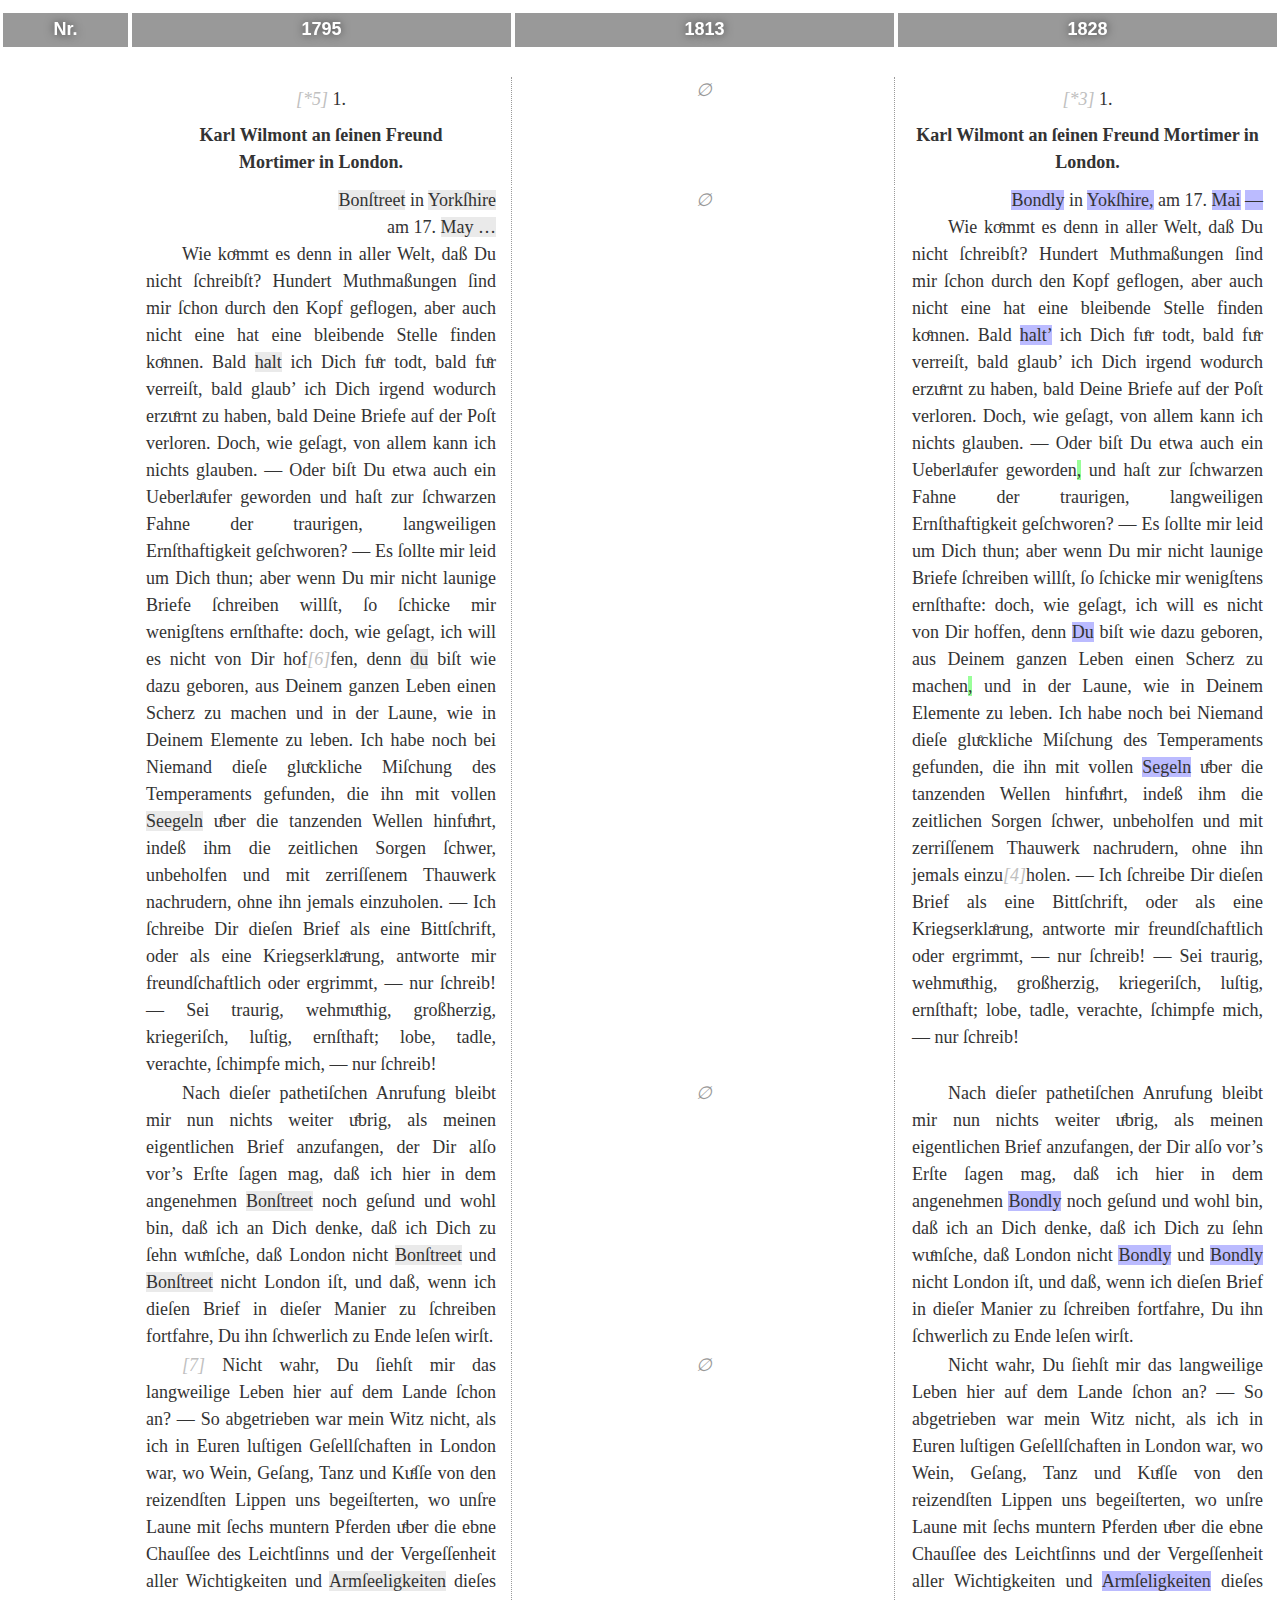
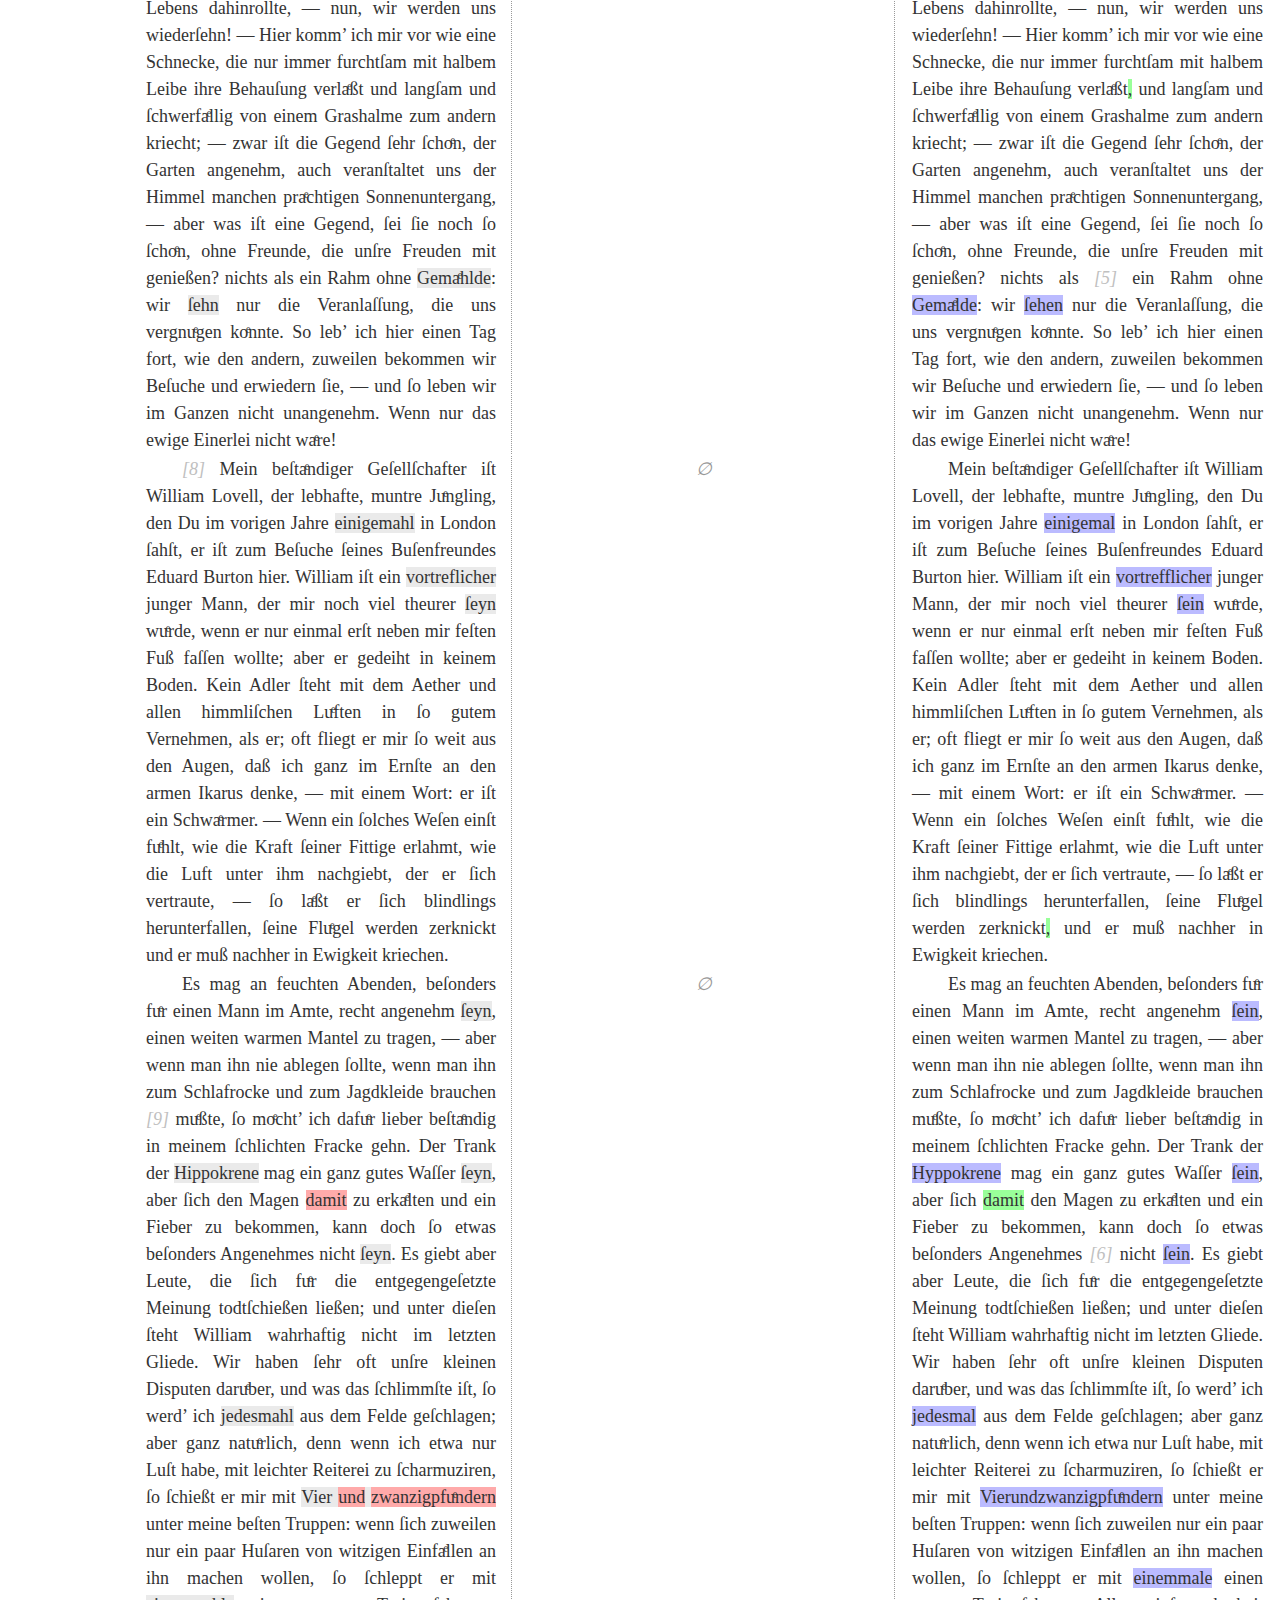
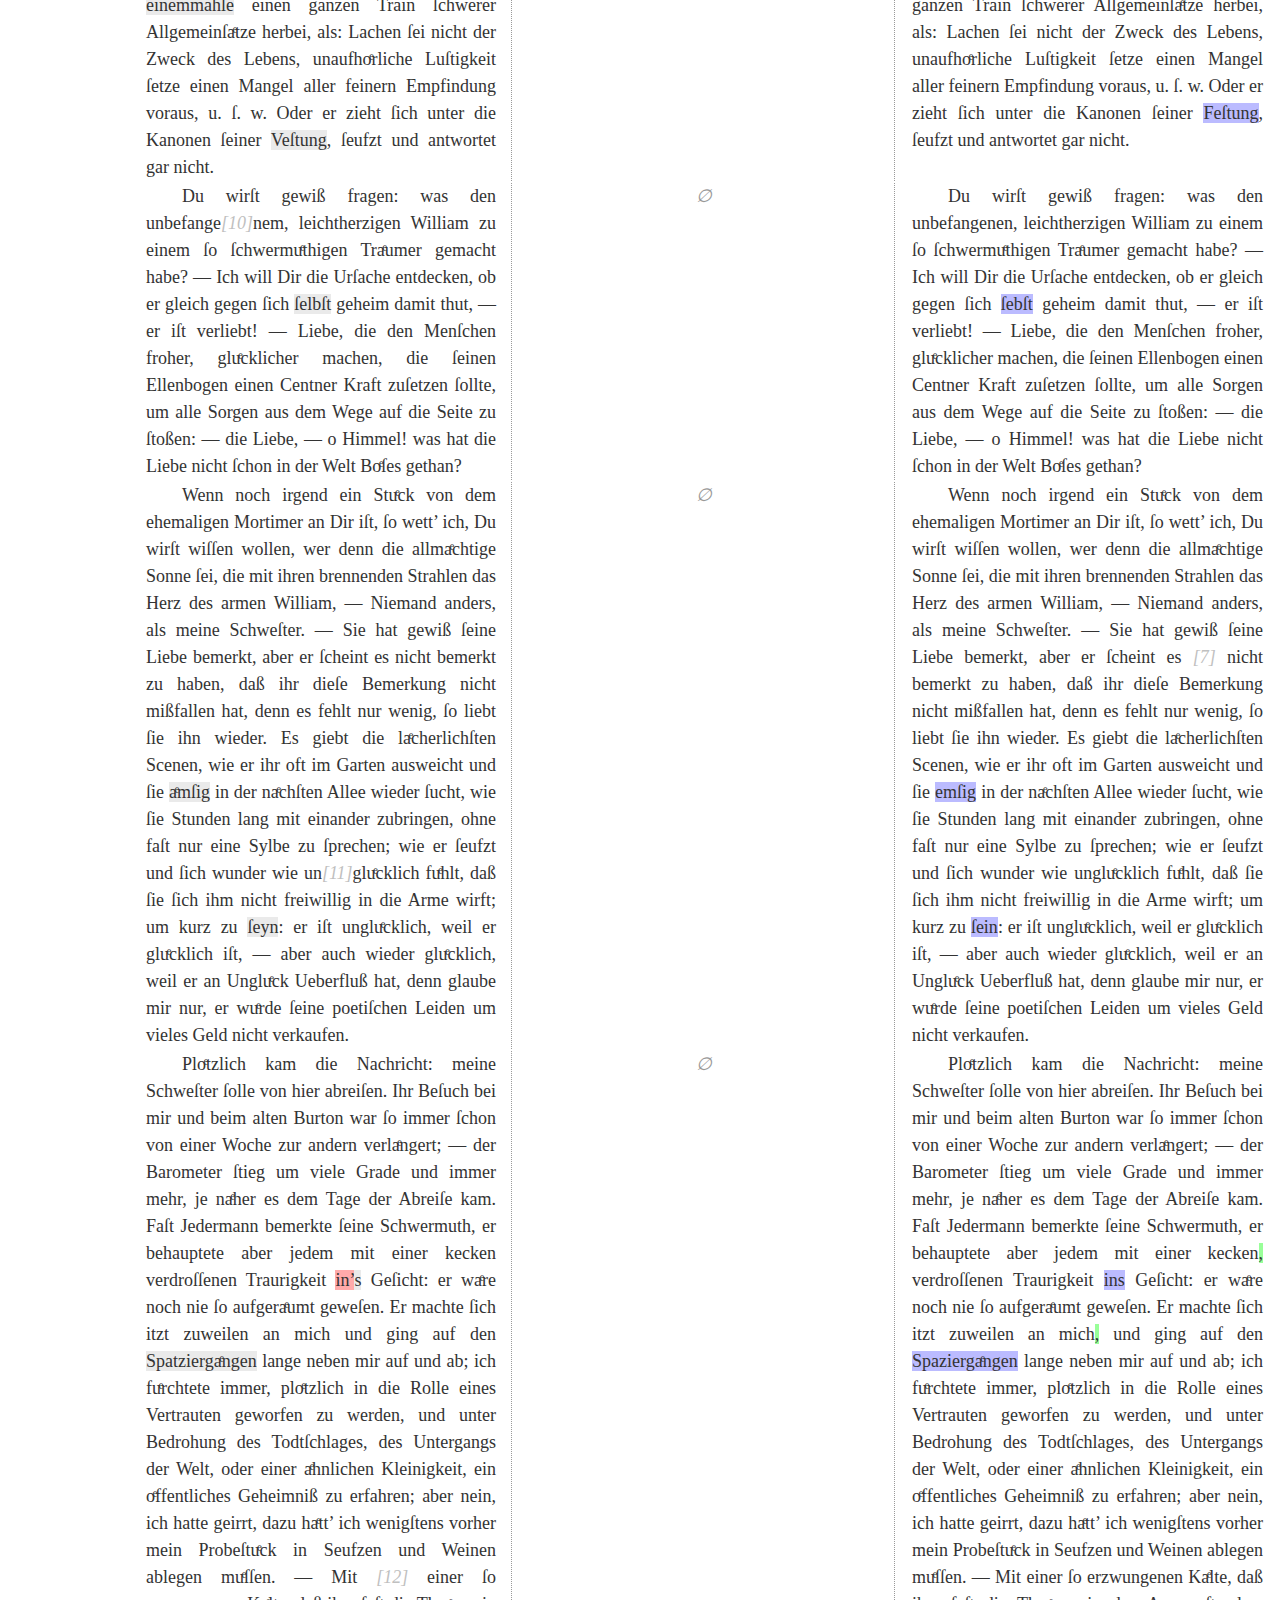
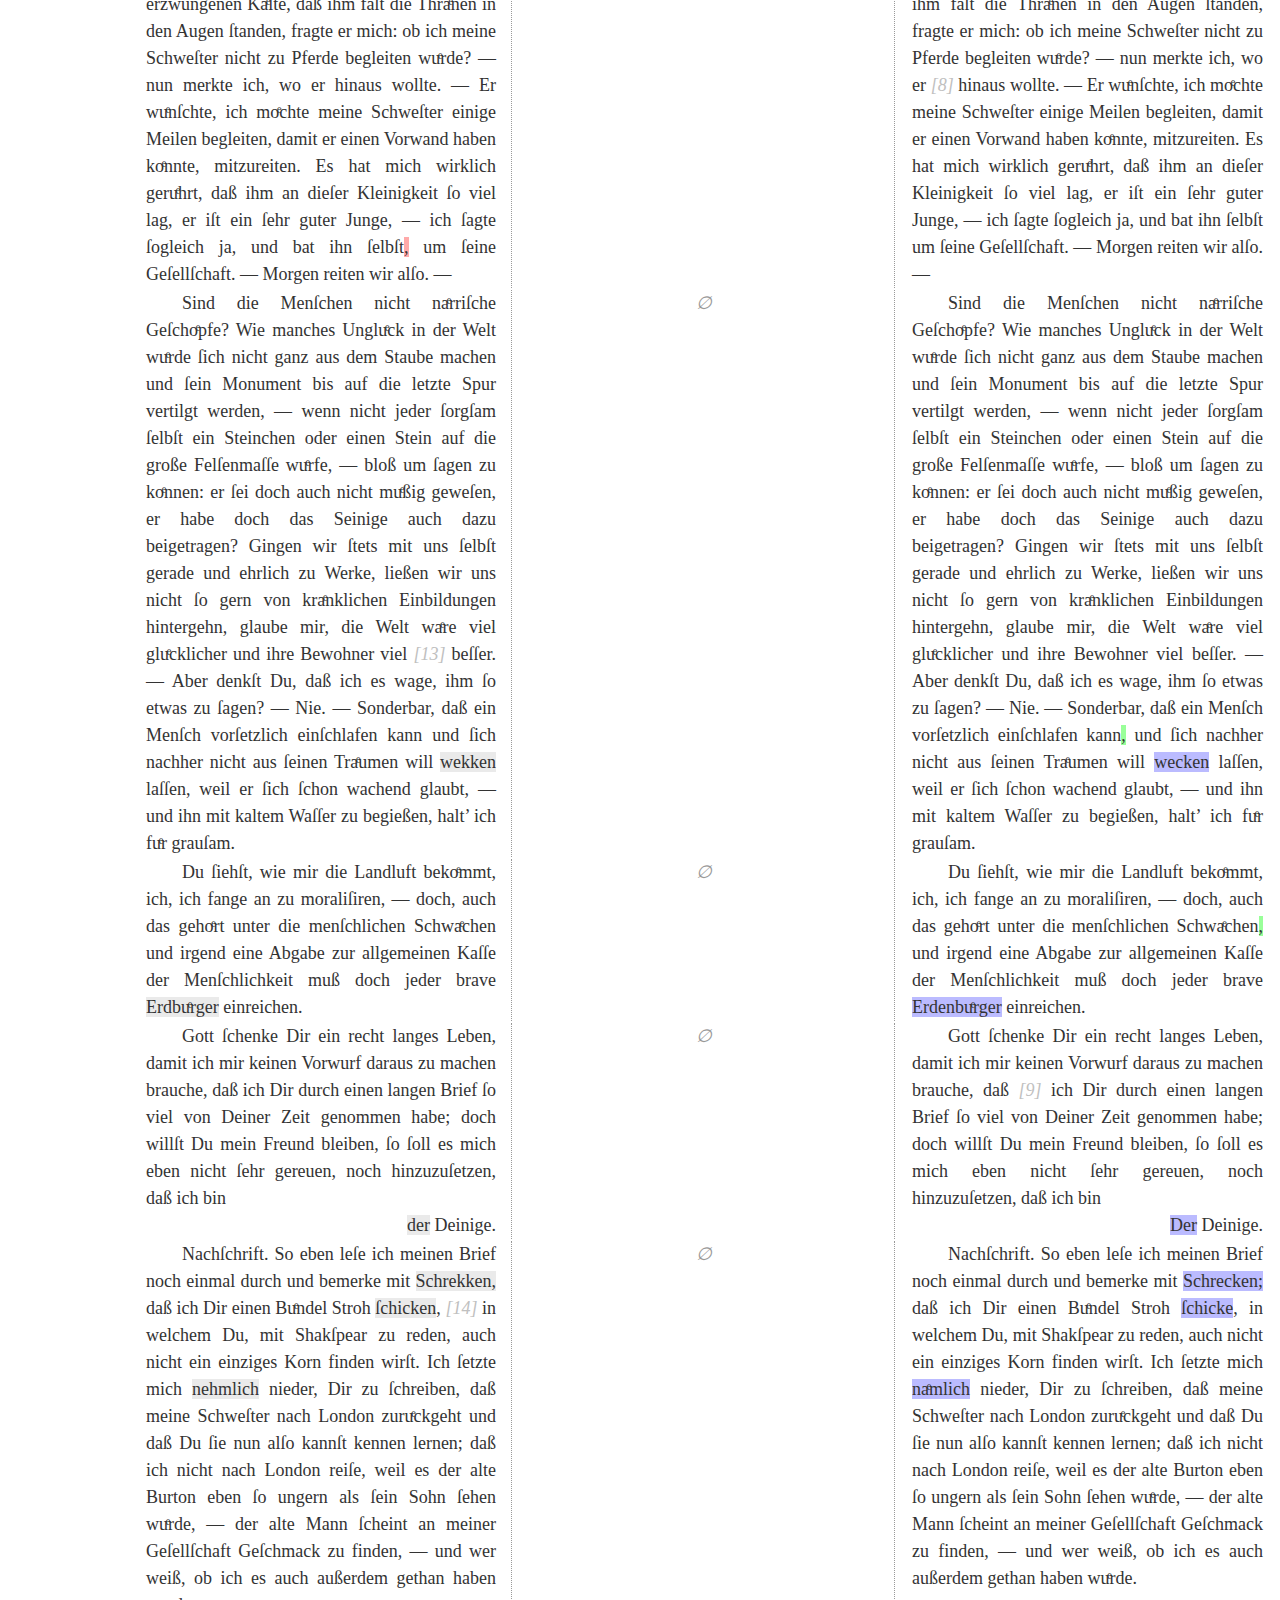
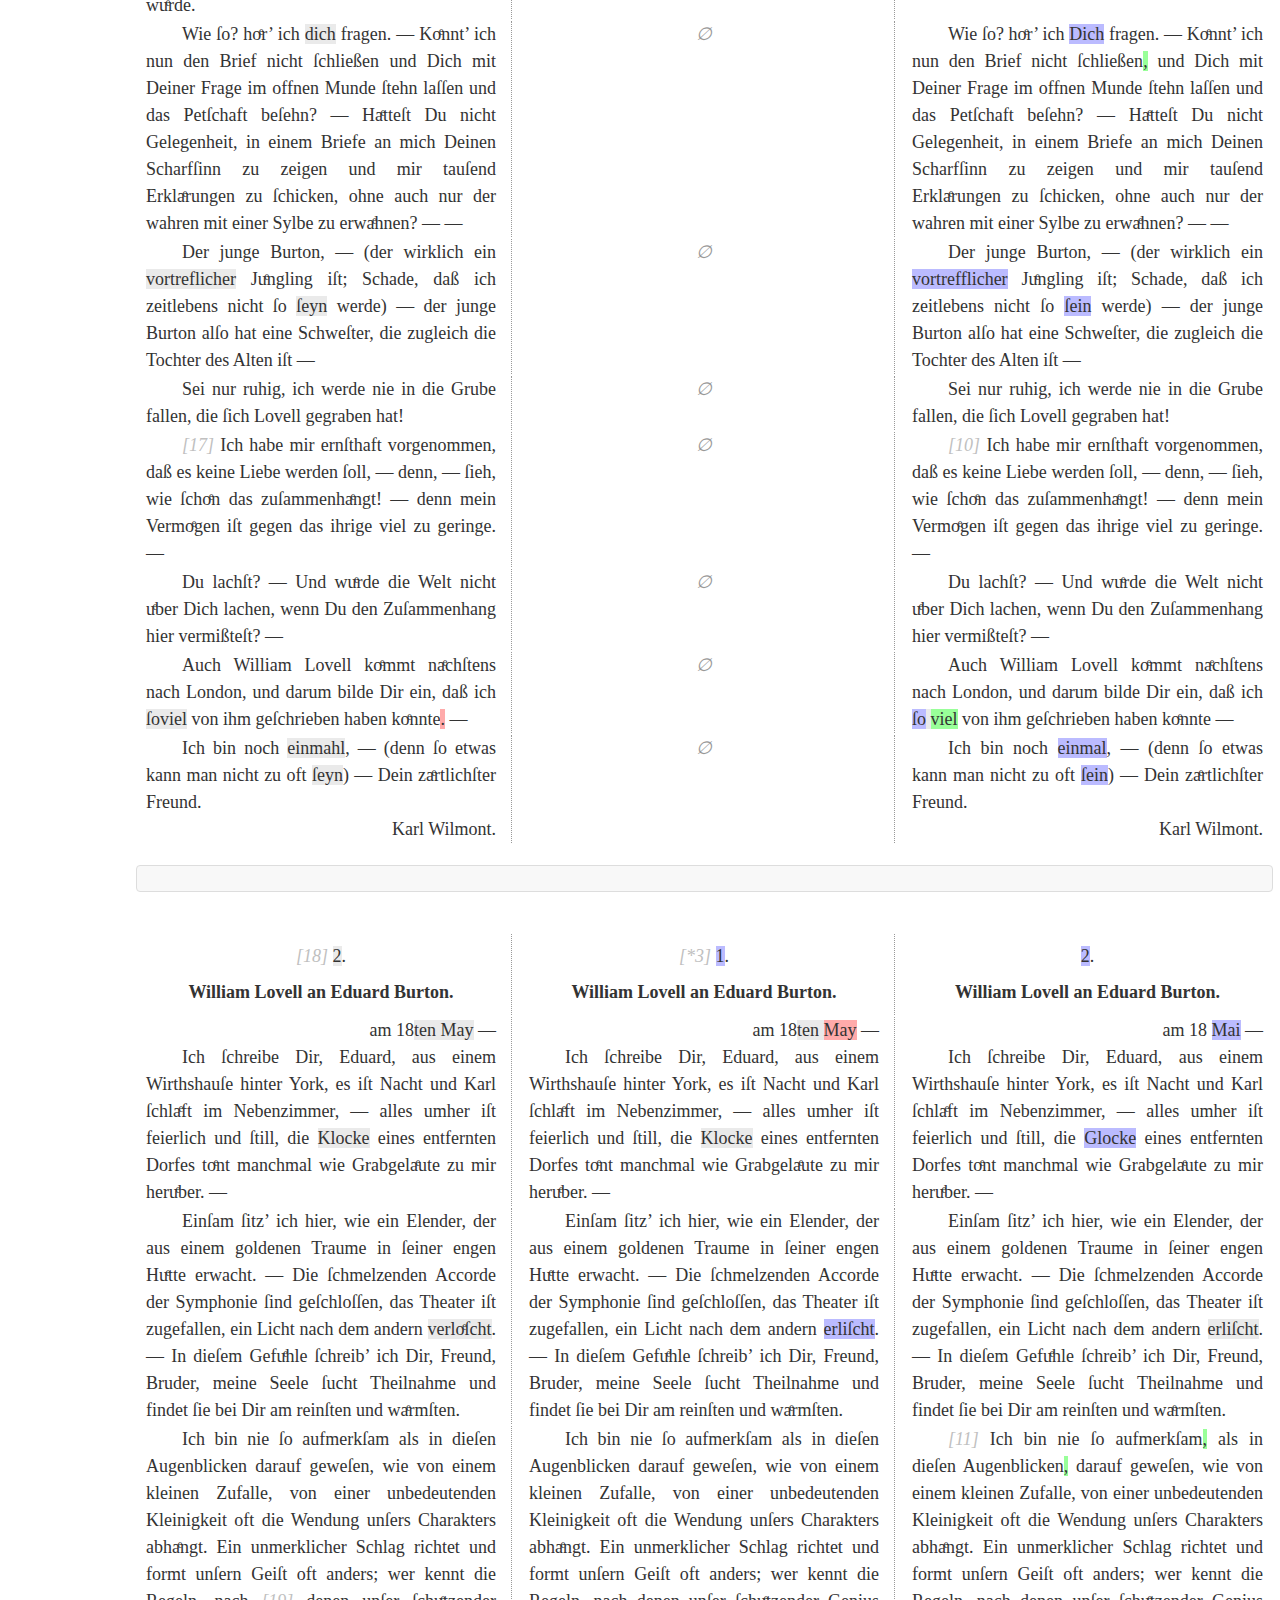
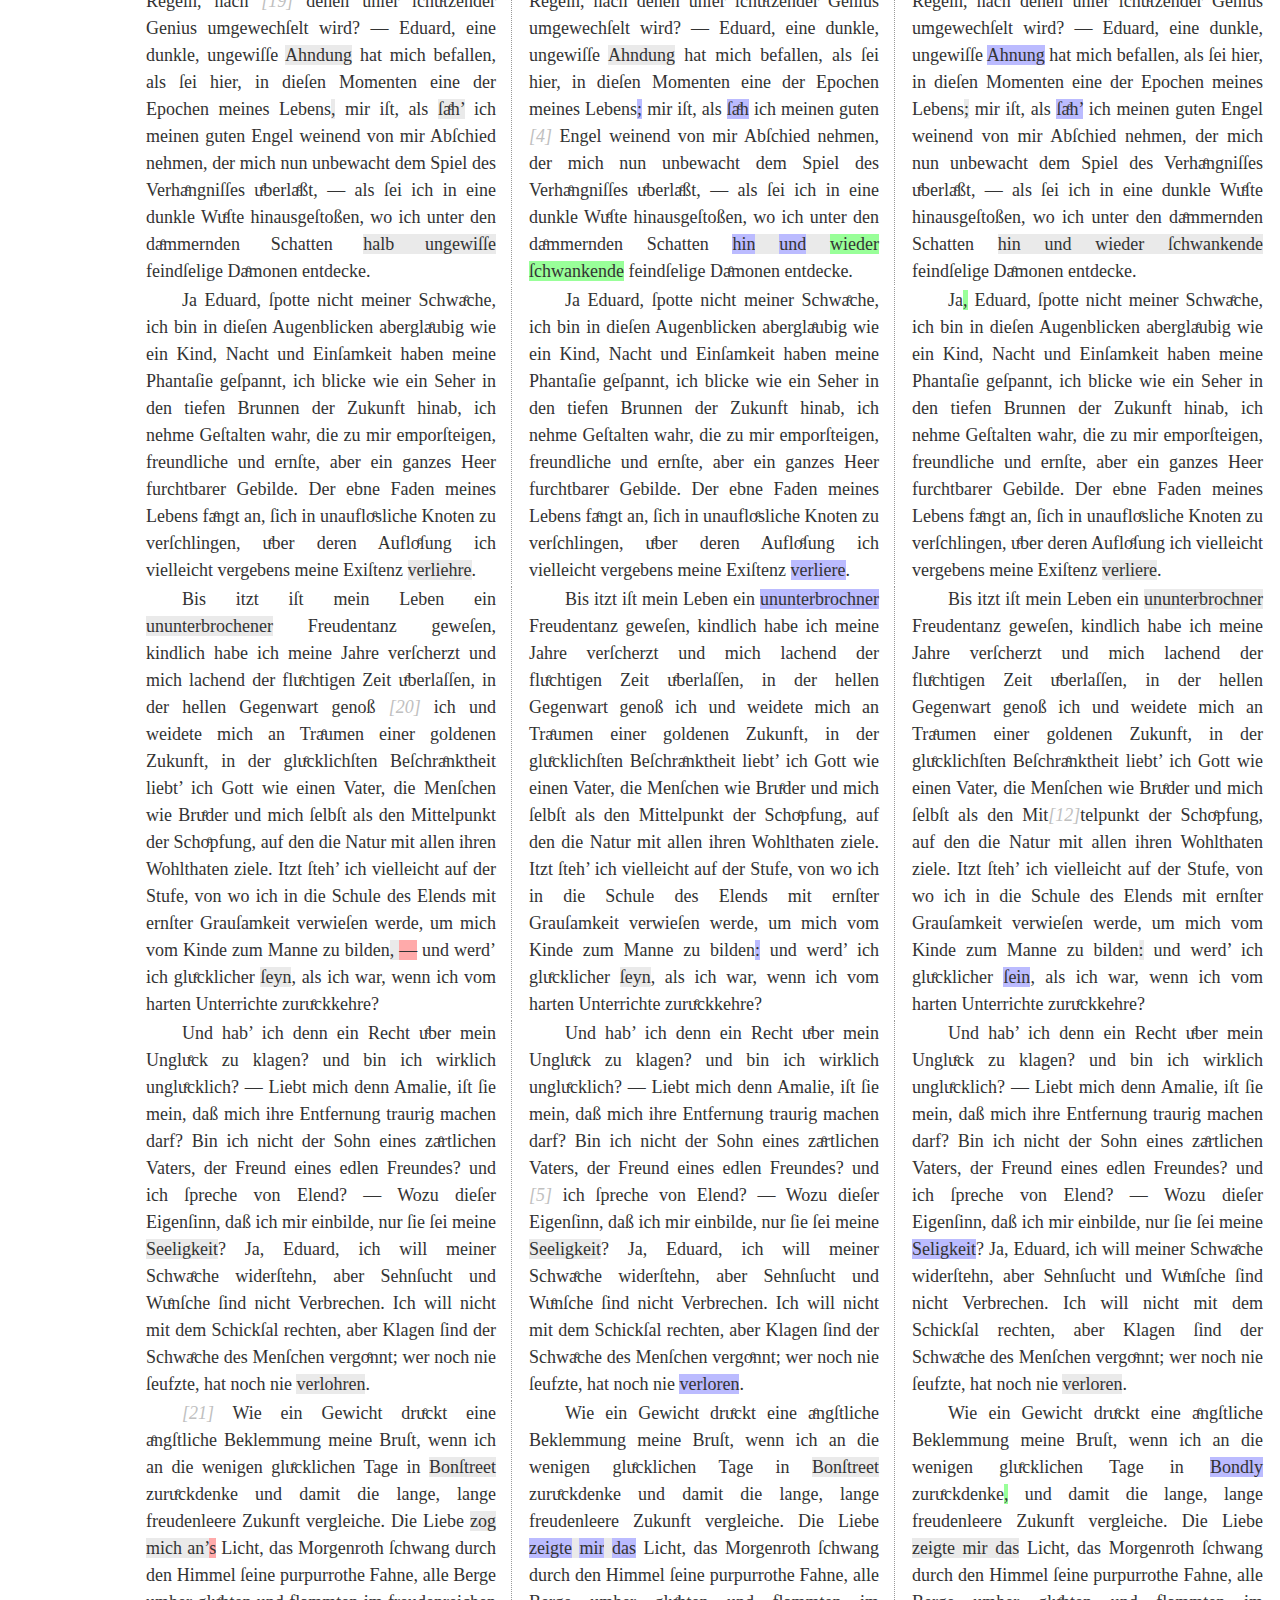
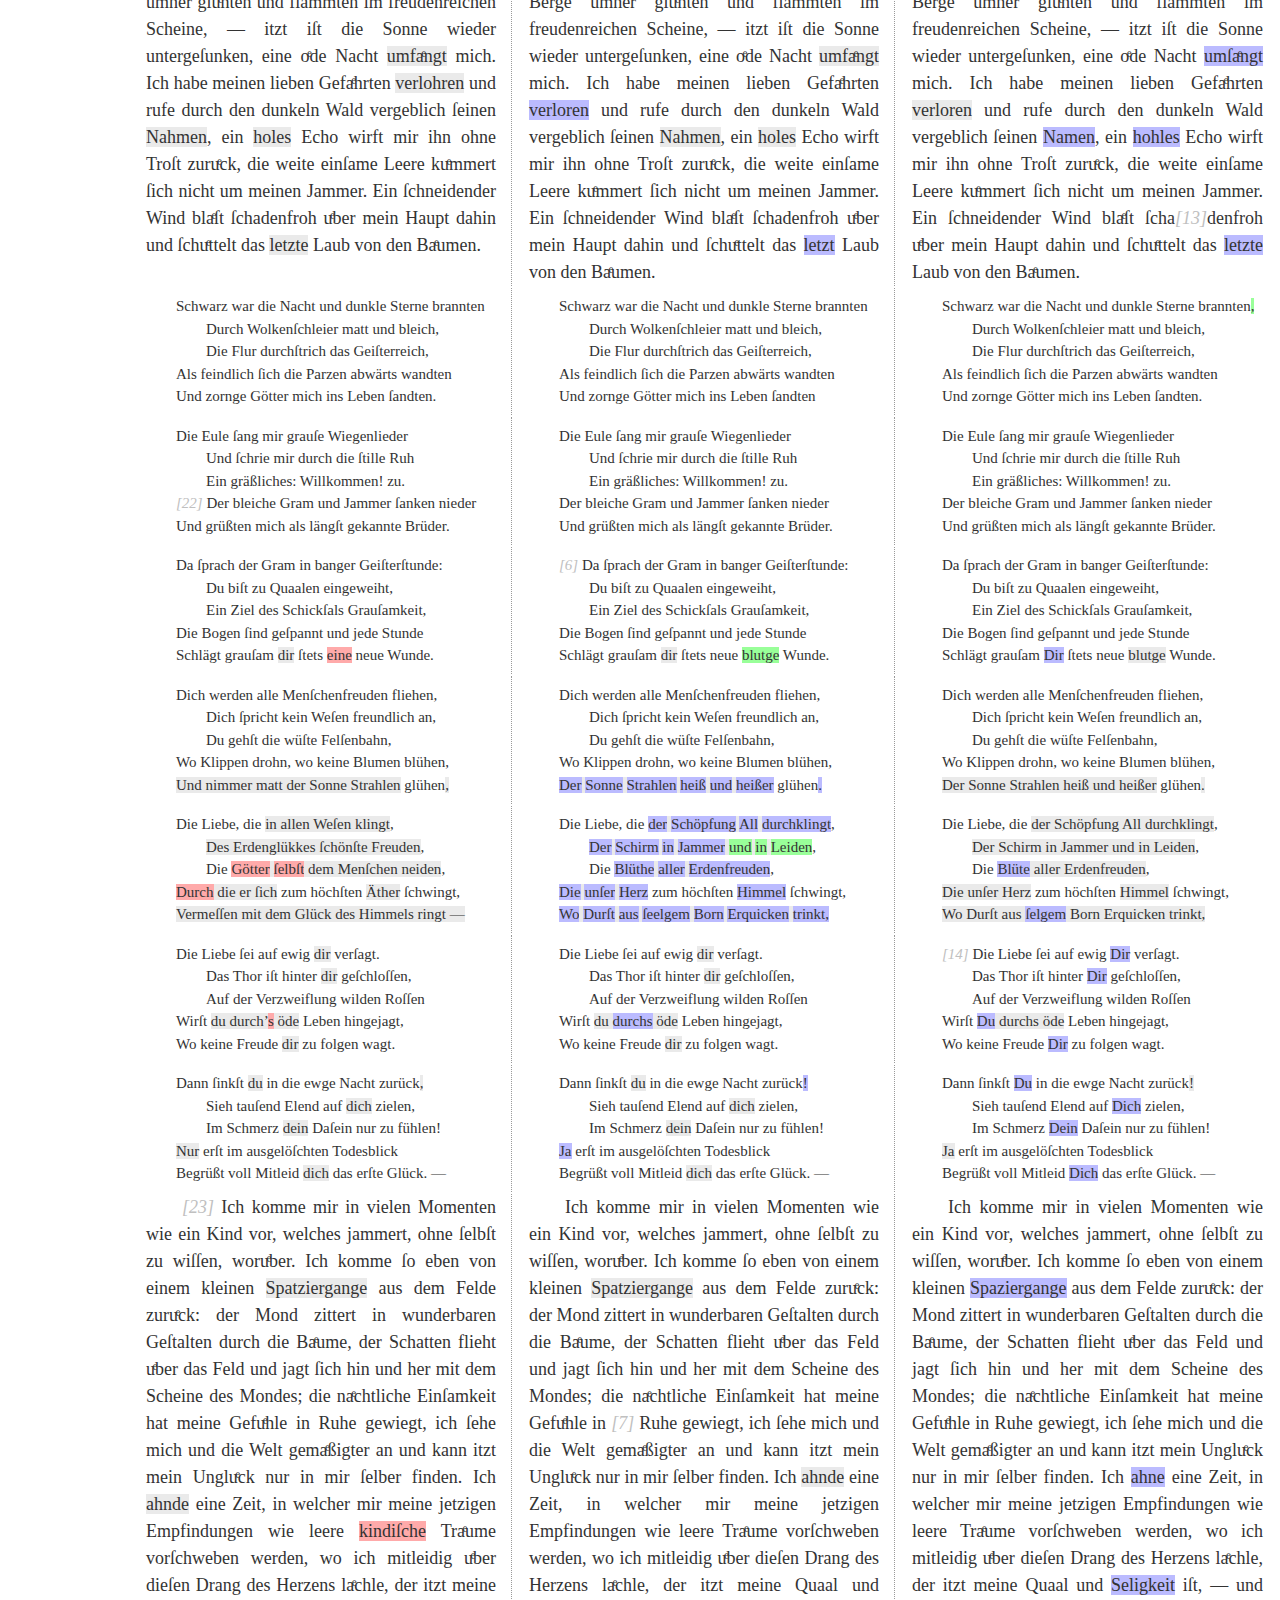
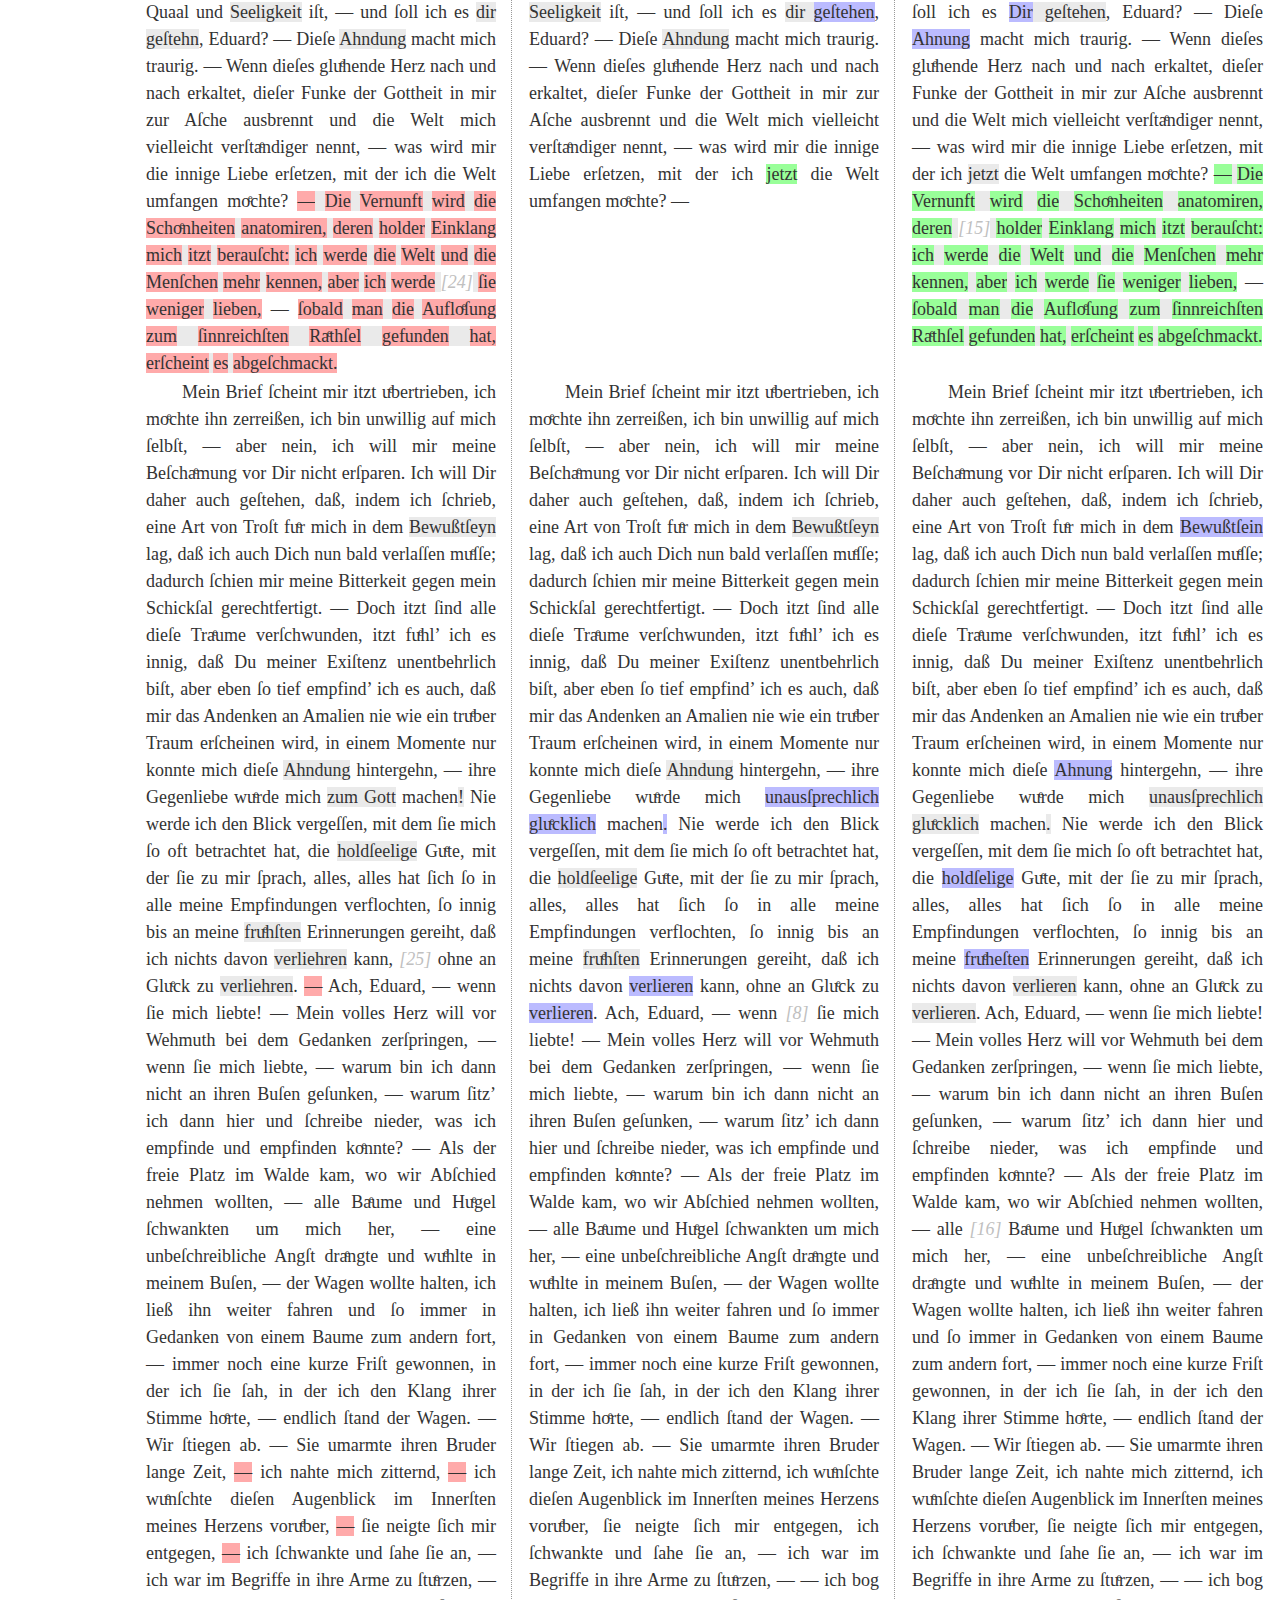
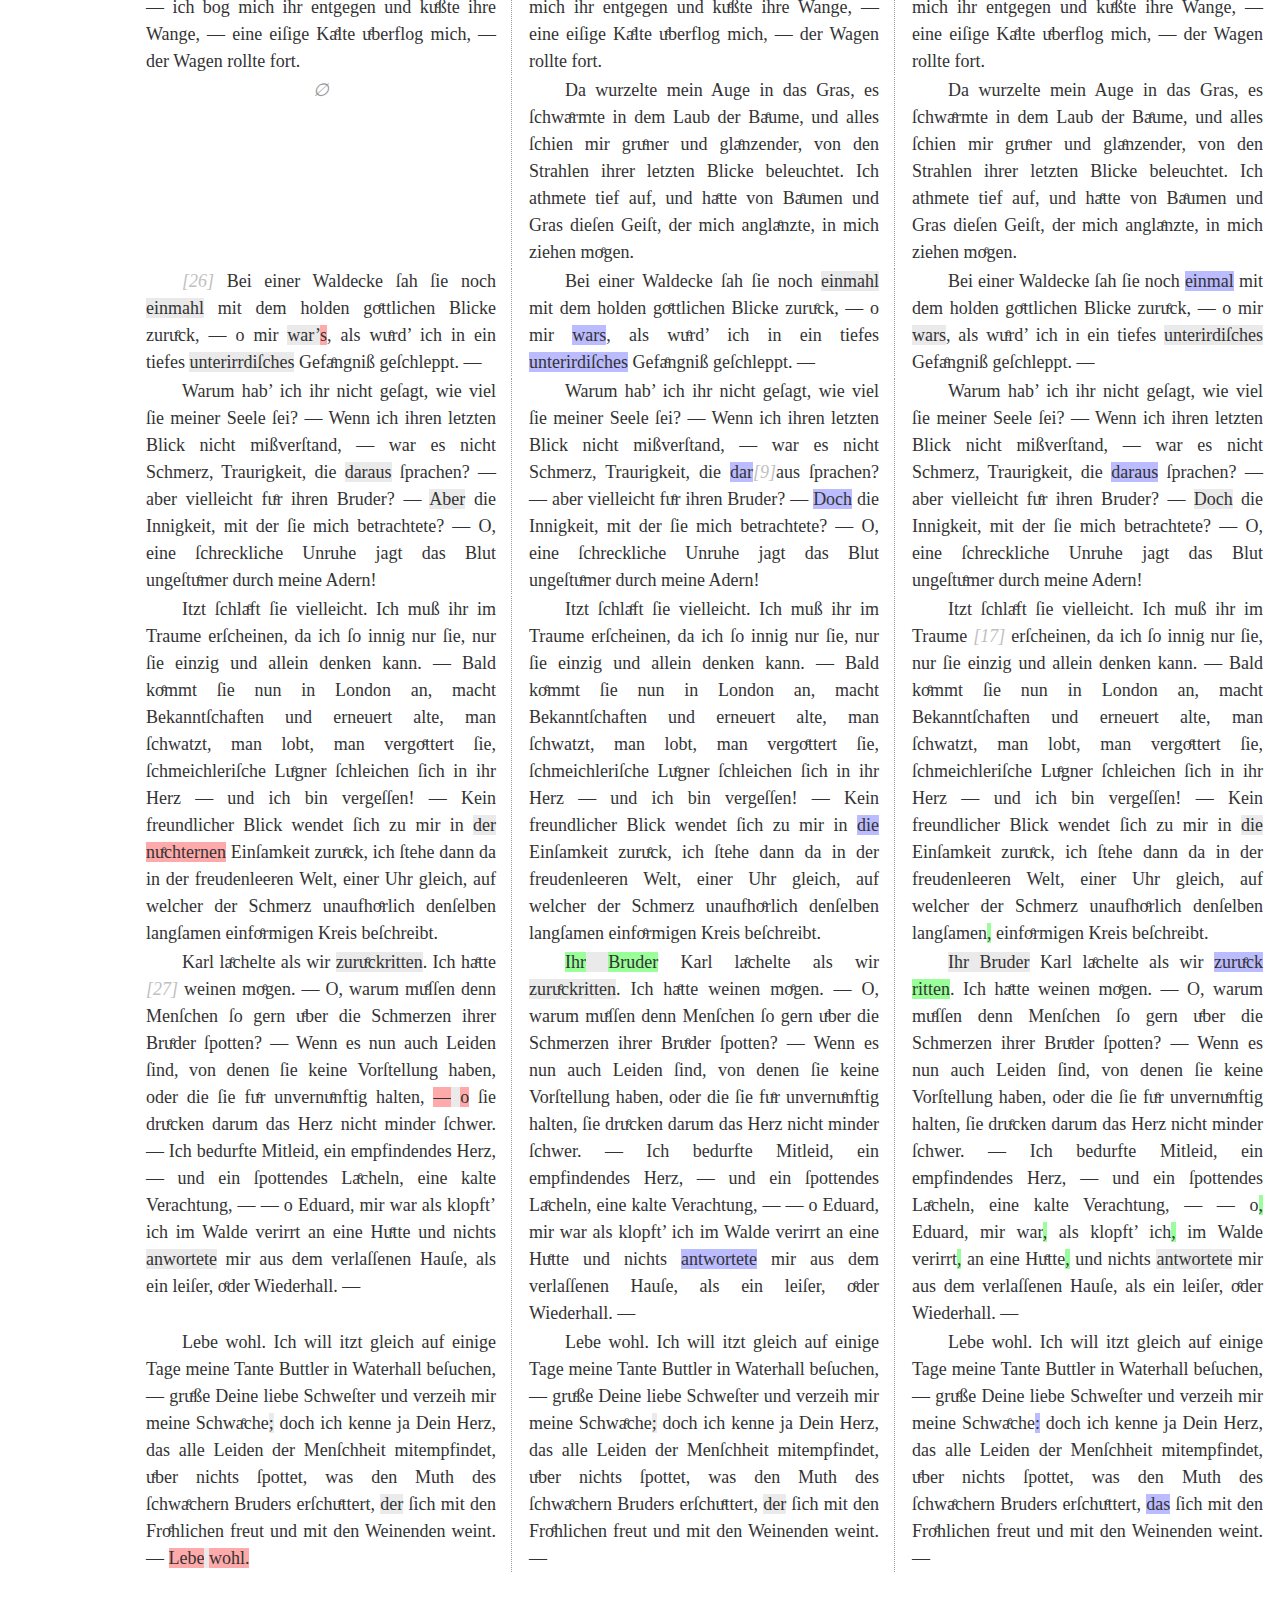
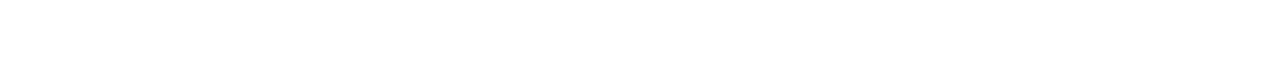
==== docs/preview/index.html @ abcecb5e "screenshots added; preview added" ====
<!DOCTYPE html>
<html>
  <head>
    <title>Lovell Digital - Preview</title>
    <meta http-equiv="content-type" content="text/html; charset=utf-8"/>
    <script src="lib/d3-5.9.0/d3.min.js"></script>
    <link rel="stylesheet" href="lib/catview/catview.css"/>
    <script src="lib/jquery-1.11.3.min.js"></script>
    <link rel="stylesheet" href="lib/lera.css"/>
    <script src="lib/lera.js"></script>
  </head>
  <body>
  	<div id="macro_level">
      <table id="macro-table-sticky" width="100%">
        <thead>
          <tr>
	      <th class="synopsis-headline" width="10%">
	          Nr.
	      </th>
	      <th class="synopsis-headline" width="30%">
              1795
            </th>
            <th class="synopsis-headline" width="30%">
              1813
            </th>
            <th class="synopsis-headline" width="30%">
              1828
            </th>
          </tr>
        </thead>
      	<tbody class="micro_level">
          <tr>
          	<td rowspan="46">
          		<table>
          			
          		</table>
          	</td>
            <td class="synopsis-segment">
              <div class="wasserzeichen">
                <div class="wasserzeichen-inner">
                  1
                </div>
              </div>
              <div class="synopsis-segment-text">
                <p class="align-center">
                  <span class="page-break">[*5]</span> 1.</p>
              	<p class="align-center font-bold">Karl Wilmont an ſeinen Freund<br />
                  Mortimer in London. 
                </p>
              </div>
            </td>
            <td class="synopsis-segment">
              <div class="synopsis-missing">
                ∅
              </div>
            </td>
            <td class="synopsis-segment">
              <div class="synopsis-segment-text">
                <p class="align-center">
                  <span class="page-break">[*3]</span> 1.</p>
              	<p class="align-center font-bold">Karl Wilmont an ſeinen Freund Mortimer in London. 
                </p>
              </div>
            </td>
          </tr>
          <tr>
            <td class="synopsis-segment">
              <div class="wasserzeichen">
                <div class="wasserzeichen-inner">
                  2
                </div>
              </div>
              <div class="synopsis-segment-text">
                <p class="align-right">
                  <span class="copy">Bonſtreet</span> in <span class="copy">Yorkſhire</span></p>
              	<p class="align-right">
                	am 17. <span class="copy">May …</span> </p>
                  <p>Wie koͤmmt es denn in aller Welt, daß Du nicht ſchreibſt? Hundert Muthmaßungen ſind mir ſchon durch den Kopf geflogen, aber auch nicht eine hat eine bleibende Stelle finden koͤnnen. Bald <span class="copy">halt</span> ich Dich fuͤr todt, bald fuͤr verreiſt, bald glaub’ ich Dich irgend wodurch erzuͤrnt zu haben, bald Deine Briefe auf der Poſt verloren. Doch, wie geſagt, von allem kann ich nichts glauben. — Oder biſt Du etwa auch ein Ueberlaͤufer geworden und haſt zur ſchwarzen Fahne der traurigen, langweiligen Ernſthaftigkeit geſchworen? — Es ſollte mir leid um Dich thun; aber wenn Du mir nicht launige Briefe ſchreiben willſt, ſo ſchicke mir wenigſtens ernſthafte: doch, wie geſagt, ich will es nicht von Dir hof<span class="page-break">[6]</span>fen, denn <span class="copy">du</span> biſt wie dazu geboren, aus Deinem ganzen Leben einen Scherz zu machen und in der Laune, wie in Deinem Elemente zu leben. Ich habe noch bei Niemand dieſe gluͤckliche Miſchung des Temperaments gefunden, die ihn mit vollen <span class="copy">Seegeln</span> uͤber die tanzenden Wellen hinfuͤhrt, indeß ihm die zeitlichen Sorgen ſchwer, unbeholfen und mit zerriſſenem Thauwerk nachrudern, ohne ihn jemals einzuholen. — Ich ſchreibe Dir dieſen Brief als eine Bittſchrift, oder als eine Kriegserklaͤrung, antworte mir freundſchaftlich oder ergrimmt, — nur ſchreib! — Sei traurig, wehmuͤthig, großherzig, kriegeriſch, luſtig, ernſthaft; lobe, tadle, verachte, ſchimpfe mich, — nur ſchreib! 
                </p>
              </div>
            </td>
            <td class="synopsis-segment">
              <div class="synopsis-missing">
                ∅
              </div>
            </td>
            <td class="synopsis-segment">
              <div class="synopsis-segment-text">
                <p class="align-right">
                  <span class="sub">Bondly</span> in <span class="sub">Yokſhire,</span> am 17. <span class="sub">Mai</span> <span class="sub">—</span> </p>
                  <p>Wie koͤmmt es denn in aller Welt, daß Du nicht ſchreibſt? Hundert Muthmaßungen ſind mir ſchon durch den Kopf geflogen, aber auch nicht eine hat eine bleibende Stelle finden koͤnnen. Bald <span class="sub">halt’</span> ich Dich fuͤr todt, bald fuͤr verreiſt, bald glaub’ ich Dich irgend wodurch erzuͤrnt zu haben, bald Deine Briefe auf der Poſt verloren. Doch, wie geſagt, von allem kann ich nichts glauben. — Oder biſt Du etwa auch ein Ueberlaͤufer geworden<span class="add">,</span> und haſt zur ſchwarzen Fahne der traurigen, langweiligen Ernſthaftigkeit geſchworen? — Es ſollte mir leid um Dich thun; aber wenn Du mir nicht launige Briefe ſchreiben willſt, ſo ſchicke mir wenigſtens ernſthafte: doch, wie geſagt, ich will es nicht von Dir hoffen, denn <span class="sub">Du</span> biſt wie dazu geboren, aus Deinem ganzen Leben einen Scherz zu machen<span class="add">,</span> und in der Laune, wie in Deinem Elemente zu leben. Ich habe noch bei Niemand dieſe gluͤckliche Miſchung des Temperaments gefunden, die ihn mit vollen <span class="sub">Segeln</span> uͤber die tanzenden Wellen hinfuͤhrt, indeß ihm die zeitlichen Sorgen ſchwer, unbeholfen und mit zerriſſenem Thauwerk nachrudern, ohne ihn jemals einzu<span class="page-break">[4]</span>holen. — Ich ſchreibe Dir dieſen Brief als eine Bittſchrift, oder als eine Kriegserklaͤrung, antworte mir freundſchaftlich oder ergrimmt, — nur ſchreib! — Sei traurig, wehmuͤthig, großherzig, kriegeriſch, luſtig, ernſthaft; lobe, tadle, verachte, ſchimpfe mich, — nur ſchreib! 
                </p>
              </div>
            </td>
          </tr>
          <tr>
            <td class="synopsis-segment">
              <div class="wasserzeichen">
                <div class="wasserzeichen-inner">
                  3
                </div>
              </div>
              <div class="synopsis-segment-text">
                <p>
                  Nach dieſer pathetiſchen Anrufung bleibt mir nun nichts weiter uͤbrig, als meinen eigentlichen Brief anzufangen, der Dir alſo vor’s Erſte ſagen mag, daß ich hier in dem angenehmen <span class="copy">Bonſtreet</span> noch geſund und wohl bin, daß ich an Dich denke, daß ich Dich zu ſehn wuͤnſche, daß London nicht <span class="copy">Bonſtreet</span> und <span class="copy">Bonſtreet</span> nicht London iſt, und daß, wenn ich dieſen Brief in dieſer Manier zu ſchreiben fortfahre, Du ihn ſchwerlich zu Ende leſen wirſt. 
                </p>
              </div>
            </td>
            <td class="synopsis-segment">
              <div class="synopsis-missing">
                ∅
              </div>
            </td>
            <td class="synopsis-segment">
              <div class="synopsis-segment-text">
                <p>
                  Nach dieſer pathetiſchen Anrufung bleibt mir nun nichts weiter uͤbrig, als meinen eigentlichen Brief anzufangen, der Dir alſo vor’s Erſte ſagen mag, daß ich hier in dem angenehmen <span class="sub">Bondly</span> noch geſund und wohl bin, daß ich an Dich denke, daß ich Dich zu ſehn wuͤnſche, daß London nicht <span class="sub">Bondly</span> und <span class="sub">Bondly</span> nicht London iſt, und daß, wenn ich dieſen Brief in dieſer Manier zu ſchreiben fortfahre, Du ihn ſchwerlich zu Ende leſen wirſt. 
                </p>
              </div>
            </td>
          </tr>
          <tr>
            <td class="synopsis-segment">
              <div class="wasserzeichen">
                <div class="wasserzeichen-inner">
                  4
                </div>
              </div>
              <div class="synopsis-segment-text">
                <p>
                  <span class="page-break">[7]</span>  Nicht wahr, Du ſiehſt mir das langweilige Leben hier auf dem Lande ſchon an? — So abgetrieben war mein Witz nicht, als ich in Euren luſtigen Geſellſchaften in London war, wo Wein, Geſang, Tanz und Kuͤſſe von den reizendſten Lippen uns begeiſterten, wo unſre Laune mit ſechs muntern Pferden uͤber die ebne Chauſſee des Leichtſinns und der Vergeſſenheit aller Wichtigkeiten und <span class="copy">Armſeeligkeiten</span> dieſes Lebens dahinrollte, — nun, wir werden uns wiederſehn! — Hier komm’ ich mir vor wie eine Schnecke, die nur immer furchtſam mit halbem Leibe ihre Behauſung verlaͤßt und langſam und ſchwerfaͤllig von einem Grashalme zum andern kriecht; — zwar iſt die Gegend ſehr ſchoͤn, der Garten angenehm, auch veranſtaltet uns der Himmel manchen praͤchtigen Sonnenuntergang, — aber was iſt eine Gegend, ſei ſie noch ſo ſchoͤn, ohne Freunde, die unſre Freuden mit genießen? nichts als ein Rahm ohne <span class="copy">Gemaͤhlde</span>: wir <span class="copy">ſehn</span> nur die Veranlaſſung, die uns vergnuͤgen koͤnnte. So leb’ ich hier einen Tag fort, wie den andern, zuweilen bekommen wir Beſuche und erwiedern ſie, — und ſo leben wir im Ganzen nicht unangenehm. Wenn nur das ewige Einerlei nicht waͤre! 
                </p>
              </div>
            </td>
            <td class="synopsis-segment">
              <div class="synopsis-missing">
                ∅
              </div>
            </td>
            <td class="synopsis-segment">
              <div class="synopsis-segment-text">
                <p>
                  Nicht wahr, Du ſiehſt mir das langweilige Leben hier auf dem Lande ſchon an? — So abgetrieben war mein Witz nicht, als ich in Euren luſtigen Geſellſchaften in London war, wo Wein, Geſang, Tanz und Kuͤſſe von den reizendſten Lippen uns begeiſterten, wo unſre Laune mit ſechs muntern Pferden uͤber die ebne Chauſſee des Leichtſinns und der Vergeſſenheit aller Wichtigkeiten und <span class="sub">Armſeligkeiten</span> dieſes Lebens dahinrollte, — nun, wir werden uns wiederſehn! — Hier komm’ ich mir vor wie eine Schnecke, die nur immer furchtſam mit halbem Leibe ihre Behauſung verlaͤßt<span class="add">,</span> und langſam und ſchwerfaͤllig von einem Grashalme zum andern kriecht; — zwar iſt die Gegend ſehr ſchoͤn, der Garten angenehm, auch veranſtaltet uns der Himmel manchen praͤchtigen Sonnenuntergang, — aber was iſt eine Gegend, ſei ſie noch ſo ſchoͤn, ohne Freunde, die unſre Freuden mit genießen? nichts als <span class="page-break">[5]</span> ein Rahm ohne <span class="sub">Gemaͤlde</span>: wir <span class="sub">ſehen</span> nur die Veranlaſſung, die uns vergnuͤgen koͤnnte. So leb’ ich hier einen Tag fort, wie den andern, zuweilen bekommen wir Beſuche und erwiedern ſie, — und ſo leben wir im Ganzen nicht unangenehm. Wenn nur das ewige Einerlei nicht waͤre! 
                </p>
              </div>
            </td>
          </tr>
          <tr>
            <td class="synopsis-segment">
              <div class="wasserzeichen">
                <div class="wasserzeichen-inner">
                  5
                </div>
              </div>
              <div class="synopsis-segment-text">
                <p>
                  <span class="page-break">[8]</span>  Mein beſtaͤndiger Geſellſchafter iſt William Lovell, der lebhafte, muntre Juͤngling, den Du im vorigen Jahre <span class="copy">einigemahl</span> in London ſahſt, er iſt zum Beſuche ſeines Buſenfreundes Eduard Burton hier. William iſt ein <span class="copy">vortreflicher</span> junger Mann, der mir noch viel theurer <span class="copy">ſeyn</span> wuͤrde, wenn er nur einmal erſt neben mir feſten Fuß faſſen wollte; aber er gedeiht in keinem Boden. Kein Adler ſteht mit dem Aether und allen himmliſchen Luͤften in ſo gutem Vernehmen, als er; oft fliegt er mir ſo weit aus den Augen, daß ich ganz im Ernſte an den armen Ikarus denke, — mit einem Wort: er iſt ein Schwaͤrmer. — Wenn ein ſolches Weſen einſt fuͤhlt, wie die Kraft ſeiner Fittige erlahmt, wie die Luft unter ihm nachgiebt, der er ſich vertraute, — ſo laͤßt er ſich blindlings herunterfallen, ſeine Fluͤgel werden zerknickt und er muß nachher in Ewigkeit kriechen. 
                </p>
              </div>
            </td>
            <td class="synopsis-segment">
              <div class="synopsis-missing">
                ∅
              </div>
            </td>
            <td class="synopsis-segment">
              <div class="synopsis-segment-text">
                <p>
                  Mein beſtaͤndiger Geſellſchafter iſt William Lovell, der lebhafte, muntre Juͤngling, den Du im vorigen Jahre <span class="sub">einigemal</span> in London ſahſt, er iſt zum Beſuche ſeines Buſenfreundes Eduard Burton hier. William iſt ein <span class="sub">vortrefflicher</span> junger Mann, der mir noch viel theurer <span class="sub">ſein</span> wuͤrde, wenn er nur einmal erſt neben mir feſten Fuß faſſen wollte; aber er gedeiht in keinem Boden. Kein Adler ſteht mit dem Aether und allen himmliſchen Luͤften in ſo gutem Vernehmen, als er; oft fliegt er mir ſo weit aus den Augen, daß ich ganz im Ernſte an den armen Ikarus denke, — mit einem Wort: er iſt ein Schwaͤrmer. — Wenn ein ſolches Weſen einſt fuͤhlt, wie die Kraft ſeiner Fittige erlahmt, wie die Luft unter ihm nachgiebt, der er ſich vertraute, — ſo laͤßt er ſich blindlings herunterfallen, ſeine Fluͤgel werden zerknickt<span class="add">,</span> und er muß nachher in Ewigkeit kriechen. 
                </p>
              </div>
            </td>
          </tr>
          <tr>
            <td class="synopsis-segment">
              <div class="wasserzeichen">
                <div class="wasserzeichen-inner">
                  6
                </div>
              </div>
              <div class="synopsis-segment-text">
                <p>
                  Es mag an feuchten Abenden, beſonders fuͤr einen Mann im Amte, recht angenehm <span class="copy">ſeyn</span>, einen weiten warmen Mantel zu tragen, — aber wenn man ihn nie ablegen ſollte, wenn man ihn zum Schlafrocke und zum Jagdkleide brauchen <span class="page-break">[9]</span> muͤßte, ſo moͤcht’ ich dafuͤr lieber beſtaͤndig in meinem ſchlichten Fracke gehn. Der Trank der <span class="copy">Hippokrene</span> mag ein ganz gutes Waſſer <span class="copy">ſeyn</span>, aber ſich den Magen <span class="del">damit</span> zu erkaͤlten und ein Fieber zu bekommen, kann doch ſo etwas beſonders Angenehmes nicht <span class="copy">ſeyn</span>. Es giebt aber Leute, die ſich fuͤr die entgegengeſetzte Meinung todtſchießen ließen; und unter dieſen ſteht William wahrhaftig nicht im letzten Gliede. Wir haben ſehr oft unſre kleinen Disputen daruͤber, und was das ſchlimmſte iſt, ſo werd’ ich <span class="copy">jedesmahl</span> aus dem Felde geſchlagen; aber ganz natuͤrlich, denn wenn ich etwa nur Luſt habe, mit leichter Reiterei zu ſcharmuziren, ſo ſchießt er mir mit <span class="copy">Vier </span><span class="del">und</span><span class="copy"> </span><span class="del">zwanzigpfuͤndern</span> unter meine beſten Truppen: wenn ſich zuweilen nur ein paar Huſaren von witzigen Einfaͤllen an ihn machen wollen, ſo ſchleppt er mit <span class="copy">einemmahle</span> einen ganzen Train ſchwerer Allgemeinſaͤtze herbei, als: Lachen ſei nicht der Zweck des Lebens, unaufhoͤrliche Luſtigkeit ſetze einen Mangel aller feinern Empfindung voraus, u. ſ. w. Oder er zieht ſich unter die Kanonen ſeiner <span class="copy">Veſtung</span>, ſeufzt und antwortet gar nicht. 
                </p>
              </div>
            </td>
            <td class="synopsis-segment">
              <div class="synopsis-missing">
                ∅
              </div>
            </td>
            <td class="synopsis-segment">
              <div class="synopsis-segment-text">
                <p>
                  Es mag an feuchten Abenden, beſonders fuͤr einen Mann im Amte, recht angenehm <span class="sub">ſein</span>, einen weiten warmen Mantel zu tragen, — aber wenn man ihn nie ablegen ſollte, wenn man ihn zum Schlafrocke und zum Jagdkleide brauchen muͤßte, ſo moͤcht’ ich dafuͤr lieber beſtaͤndig in meinem ſchlichten Fracke gehn. Der Trank der <span class="sub">Hyppokrene</span> mag ein ganz gutes Waſſer <span class="sub">ſein</span>, aber ſich <span class="add">damit</span> den Magen zu erkaͤlten und ein Fieber zu bekommen, kann doch ſo etwas beſonders Angenehmes <span class="page-break">[6]</span> nicht <span class="sub">ſein</span>. Es giebt aber Leute, die ſich fuͤr die entgegengeſetzte Meinung todtſchießen ließen; und unter dieſen ſteht William wahrhaftig nicht im letzten Gliede. Wir haben ſehr oft unſre kleinen Disputen daruͤber, und was das ſchlimmſte iſt, ſo werd’ ich <span class="sub">jedesmal</span> aus dem Felde geſchlagen; aber ganz natuͤrlich, denn wenn ich etwa nur Luſt habe, mit leichter Reiterei zu ſcharmuziren, ſo ſchießt er mir mit <span class="sub">Vierundzwanzigpfuͤndern</span> unter meine beſten Truppen: wenn ſich zuweilen nur ein paar Huſaren von witzigen Einfaͤllen an ihn machen wollen, ſo ſchleppt er mit <span class="sub">einemmale</span> einen ganzen Train ſchwerer Allgemeinſaͤtze herbei, als: Lachen ſei nicht der Zweck des Lebens, unaufhoͤrliche Luſtigkeit ſetze einen Mangel aller feinern Empfindung voraus, u. ſ. w. Oder er zieht ſich unter die Kanonen ſeiner <span class="sub">Feſtung</span>, ſeufzt und antwortet gar nicht. 
                </p>
              </div>
            </td>
          </tr>
          <tr>
            <td class="synopsis-segment">
              <div class="wasserzeichen">
                <div class="wasserzeichen-inner">
                  7
                </div>
              </div>
              <div class="synopsis-segment-text">
                <p>
                  Du wirſt gewiß fragen: was den unbefange<span class="page-break">[10]</span>nem, leichtherzigen William zu einem ſo ſchwermuͤthigen Traͤumer gemacht habe? — Ich will Dir die Urſache entdecken, ob er gleich gegen ſich <span class="copy">ſelbſt</span> geheim damit thut, — er iſt verliebt! — Liebe, die den Menſchen froher, gluͤcklicher machen, die ſeinen Ellenbogen einen Centner Kraft zuſetzen ſollte, um alle Sorgen aus dem Wege auf die Seite zu ſtoßen: — die Liebe, — o Himmel! was hat die Liebe nicht ſchon in der Welt Boͤſes gethan? 
                </p>
              </div>
            </td>
            <td class="synopsis-segment">
              <div class="synopsis-missing">
                ∅
              </div>
            </td>
            <td class="synopsis-segment">
              <div class="synopsis-segment-text">
                <p>
                  Du wirſt gewiß fragen: was den unbefangenen, leichtherzigen William zu einem ſo ſchwermuͤthigen Traͤumer gemacht habe? — Ich will Dir die Urſache entdecken, ob er gleich gegen ſich <span class="sub">ſebſt</span> geheim damit thut, — er iſt verliebt! — Liebe, die den Menſchen froher, gluͤcklicher machen, die ſeinen Ellenbogen einen Centner Kraft zuſetzen ſollte, um alle Sorgen aus dem Wege auf die Seite zu ſtoßen: — die Liebe, — o Himmel! was hat die Liebe nicht ſchon in der Welt Boͤſes gethan? 
                </p>
              </div>
            </td>
          </tr>
          <tr>
            <td class="synopsis-segment">
              <div class="wasserzeichen">
                <div class="wasserzeichen-inner">
                  8
                </div>
              </div>
              <div class="synopsis-segment-text">
                <p>
                	Wenn noch irgend ein Stuͤck von dem ehemaligen Mortimer an Dir iſt, ſo wett’ ich, Du wirſt wiſſen wollen, wer denn die allmaͤchtige Sonne ſei, die mit ihren brennenden Strahlen das Herz des armen William, — Niemand anders, als meine Schweſter. — Sie hat gewiß ſeine Liebe bemerkt, aber er ſcheint es nicht bemerkt zu haben, daß ihr dieſe Bemerkung nicht mißfallen hat, denn es fehlt nur wenig, ſo liebt ſie ihn wieder. Es giebt die laͤcherlichſten Scenen, wie er ihr oft im Garten ausweicht und ſie <span class="copy">aͤmſig</span> in der naͤchſten Allee wieder ſucht, wie ſie Stunden lang mit einander zubringen, ohne faſt nur eine Sylbe zu ſprechen; wie er ſeufzt und ſich wunder wie un<span class="page-break">[11]</span>gluͤcklich fuͤhlt, daß ſie ſich ihm nicht freiwillig in die Arme wirft; um kurz zu <span class="copy">ſeyn</span>: er iſt ungluͤcklich, weil er gluͤcklich iſt, — aber auch wieder gluͤcklich, weil er an Ungluͤck Ueberfluß hat, denn glaube mir nur, er wuͤrde ſeine poetiſchen Leiden um vieles Geld nicht verkaufen. 
                </p>
              </div>
            </td>
            <td class="synopsis-segment">
              <div class="synopsis-missing">
                ∅
              </div>
            </td>
            <td class="synopsis-segment">
              <div class="synopsis-segment-text">
                <p>
                  Wenn noch irgend ein Stuͤck von dem ehemaligen Mortimer an Dir iſt, ſo wett’ ich, Du wirſt wiſſen wollen, wer denn die allmaͤchtige Sonne ſei, die mit ihren brennenden Strahlen das Herz des armen William, — Niemand anders, als meine Schweſter. — Sie hat gewiß ſeine Liebe bemerkt, aber er ſcheint es <span class="page-break">[7]</span> nicht bemerkt zu haben, daß ihr dieſe Bemerkung nicht mißfallen hat, denn es fehlt nur wenig, ſo liebt ſie ihn wieder. Es giebt die laͤcherlichſten Scenen, wie er ihr oft im Garten ausweicht und ſie <span class="sub">emſig</span> in der naͤchſten Allee wieder ſucht, wie ſie Stunden lang mit einander zubringen, ohne faſt nur eine Sylbe zu ſprechen; wie er ſeufzt und ſich wunder wie ungluͤcklich fuͤhlt, daß ſie ſich ihm nicht freiwillig in die Arme wirft; um kurz zu <span class="sub">ſein</span>: er iſt ungluͤcklich, weil er gluͤcklich iſt, — aber auch wieder gluͤcklich, weil er an Ungluͤck Ueberfluß hat, denn glaube mir nur, er wuͤrde ſeine poetiſchen Leiden um vieles Geld nicht verkaufen. 
                </p>
              </div>
            </td>
          </tr>
          <tr>
            <td class="synopsis-segment">
              <div class="wasserzeichen">
                <div class="wasserzeichen-inner">
                  9
                </div>
              </div>
              <div class="synopsis-segment-text">
                <p>
                  Ploͤtzlich kam die Nachricht: meine Schweſter ſolle von hier abreiſen. Ihr Beſuch bei mir und beim alten Burton war ſo immer ſchon von einer Woche zur andern verlaͤngert; — der Barometer ſtieg um viele Grade und immer mehr, je naͤher es dem Tage der Abreiſe kam. Faſt Jedermann bemerkte ſeine Schwermuth, er behauptete aber jedem mit einer kecken verdroſſenen Traurigkeit <span class="del">in’</span><span class="copy">s</span> Geſicht: er waͤre noch nie ſo aufgeraͤumt geweſen. Er machte ſich itzt zuweilen an mich und ging auf den <span class="copy">Spatziergaͤngen</span> lange neben mir auf und ab; ich fuͤrchtete immer, ploͤtzlich in die Rolle eines Vertrauten geworfen zu werden, und unter Bedrohung des Todtſchlages, des Untergangs der Welt, oder einer aͤhnlichen Kleinigkeit, ein oͤffentliches Geheimniß zu erfahren; aber nein, ich hatte geirrt, dazu haͤtt’ ich wenigſtens vorher mein Probeſtuͤck in Seufzen und Weinen ablegen muͤſſen. — Mit <span class="page-break">[12]</span> einer ſo erzwungenen Kaͤlte, daß ihm faſt die Thraͤnen in den Augen ſtanden, fragte er mich: ob ich meine Schweſter nicht zu Pferde begleiten wuͤrde? — nun merkte ich, wo er hinaus wollte. — Er wuͤnſchte, ich moͤchte meine Schweſter einige Meilen begleiten, damit er einen Vorwand haben koͤnnte, mitzureiten. Es hat mich wirklich geruͤhrt, daß ihm an dieſer Kleinigkeit ſo viel lag, er iſt ein ſehr guter Junge, — ich ſagte ſogleich ja, und bat ihn ſelbſt<span class="del">,</span> um ſeine Geſellſchaft. — Morgen reiten wir alſo. — 
                </p>
              </div>
            </td>
            <td class="synopsis-segment">
              <div class="synopsis-missing">
                ∅
              </div>
            </td>
            <td class="synopsis-segment">
              <div class="synopsis-segment-text">
                <p>
                  Ploͤtzlich kam die Nachricht: meine Schweſter ſolle von hier abreiſen. Ihr Beſuch bei mir und beim alten Burton war ſo immer ſchon von einer Woche zur andern verlaͤngert; — der Barometer ſtieg um viele Grade und immer mehr, je naͤher es dem Tage der Abreiſe kam. Faſt Jedermann bemerkte ſeine Schwermuth, er behauptete aber jedem mit einer kecken<span class="add">,</span> verdroſſenen Traurigkeit <span class="sub">ins</span> Geſicht: er waͤre noch nie ſo aufgeraͤumt geweſen. Er machte ſich itzt zuweilen an mich<span class="add">,</span> und ging auf den <span class="sub">Spaziergaͤngen</span> lange neben mir auf und ab; ich fuͤrchtete immer, ploͤtzlich in die Rolle eines Vertrauten geworfen zu werden, und unter Bedrohung des Todtſchlages, des Untergangs der Welt, oder einer aͤhnlichen Kleinigkeit, ein oͤffentliches Geheimniß zu erfahren; aber nein, ich hatte geirrt, dazu haͤtt’ ich wenigſtens vorher mein Probeſtuͤck in Seufzen und Weinen ablegen muͤſſen. — Mit einer ſo erzwungenen Kaͤlte, daß ihm faſt die Thraͤnen in den Augen ſtanden, fragte er mich: ob ich meine Schweſter nicht zu Pferde begleiten wuͤrde? — nun merkte ich, wo er <span class="page-break">[8]</span> hinaus wollte. — Er wuͤnſchte, ich moͤchte meine Schweſter einige Meilen begleiten, damit er einen Vorwand haben koͤnnte, mitzureiten. Es hat mich wirklich geruͤhrt, daß ihm an dieſer Kleinigkeit ſo viel lag, er iſt ein ſehr guter Junge, — ich ſagte ſogleich ja, und bat ihn ſelbſt um ſeine Geſellſchaft. — Morgen reiten wir alſo. — 
                </p>
              </div>
            </td>
          </tr>
          <tr>
            <td class="synopsis-segment">
              <div class="wasserzeichen">
                <div class="wasserzeichen-inner">
                  10
                </div>
              </div>
              <div class="synopsis-segment-text">
                <p>
                  Sind die Menſchen nicht naͤrriſche Geſchoͤpfe? Wie manches Ungluͤck in der Welt wuͤrde ſich nicht ganz aus dem Staube machen und ſein Monument bis auf die letzte Spur vertilgt werden, — wenn nicht jeder ſorgſam ſelbſt ein Steinchen oder einen Stein auf die große Felſenmaſſe wuͤrfe, — bloß um ſagen zu koͤnnen: er ſei doch auch nicht muͤßig geweſen, er habe doch das Seinige auch dazu beigetragen? Gingen wir ſtets mit uns ſelbſt gerade und ehrlich zu Werke, ließen wir uns nicht ſo gern von kraͤnklichen Einbildungen hintergehn, glaube mir, die Welt waͤre viel gluͤcklicher und ihre Bewohner viel <span class="page-break">[13]</span> beſſer. — Aber denkſt Du, daß ich es wage, ihm ſo etwas zu ſagen? — Nie. — Sonderbar, daß ein Menſch vorſetzlich einſchlafen kann und ſich nachher nicht aus ſeinen Traͤumen will <span class="copy">wekken</span> laſſen, weil er ſich ſchon wachend glaubt, — und ihn mit kaltem Waſſer zu begießen, halt’ ich fuͤr grauſam. 
                </p>
              </div>
            </td>
            <td class="synopsis-segment">
              <div class="synopsis-missing">
                ∅
              </div>
            </td>
            <td class="synopsis-segment">
              <div class="synopsis-segment-text">
                <p>
                  Sind die Menſchen nicht naͤrriſche Geſchoͤpfe? Wie manches Ungluͤck in der Welt wuͤrde ſich nicht ganz aus dem Staube machen und ſein Monument bis auf die letzte Spur vertilgt werden, — wenn nicht jeder ſorgſam ſelbſt ein Steinchen oder einen Stein auf die große Felſenmaſſe wuͤrfe, — bloß um ſagen zu koͤnnen: er ſei doch auch nicht muͤßig geweſen, er habe doch das Seinige auch dazu beigetragen? Gingen wir ſtets mit uns ſelbſt gerade und ehrlich zu Werke, ließen wir uns nicht ſo gern von kraͤnklichen Einbildungen hintergehn, glaube mir, die Welt waͤre viel gluͤcklicher und ihre Bewohner viel beſſer. — Aber denkſt Du, daß ich es wage, ihm ſo etwas zu ſagen? — Nie. — Sonderbar, daß ein Menſch vorſetzlich einſchlafen kann<span class="add">,</span> und ſich nachher nicht aus ſeinen Traͤumen will <span class="sub">wecken</span> laſſen, weil er ſich ſchon wachend glaubt, — und ihn mit kaltem Waſſer zu begießen, halt’ ich fuͤr grauſam. 
                </p>
              </div>
            </td>
          </tr>
          <tr>
            <td class="synopsis-segment">
              <div class="wasserzeichen">
                <div class="wasserzeichen-inner">
                  11
                </div>
              </div>
              <div class="synopsis-segment-text">
                <p>
                  Du ſiehſt, wie mir die Landluft bekoͤmmt, ich, ich fange an zu moraliſiren, — doch, auch das gehoͤrt unter die menſchlichen Schwaͤchen und irgend eine Abgabe zur allgemeinen Kaſſe der Menſchlichkeit muß doch jeder brave <span class="copy">Erdbuͤrger</span> einreichen. 
                </p>
              </div>
            </td>
            <td class="synopsis-segment">
              <div class="synopsis-missing">
                ∅
              </div>
            </td>
            <td class="synopsis-segment">
              <div class="synopsis-segment-text">
                <p>
                  Du ſiehſt, wie mir die Landluft bekoͤmmt, ich, ich fange an zu moraliſiren, — doch, auch das gehoͤrt unter die menſchlichen Schwaͤchen<span class="add">,</span> und irgend eine Abgabe zur allgemeinen Kaſſe der Menſchlichkeit muß doch jeder brave <span class="sub">Erdenbuͤrger</span> einreichen. 
                </p>
              </div>
            </td>
          </tr>
          <tr>
            <td class="synopsis-segment">
              <div class="wasserzeichen">
                <div class="wasserzeichen-inner">
                  12
                </div>
              </div>
              <div class="synopsis-segment-text">
                <p>
                  Gott ſchenke Dir ein recht langes Leben, damit ich mir keinen Vorwurf daraus zu machen brauche, daß ich Dir durch einen langen Brief ſo viel von Deiner Zeit genommen habe; doch willſt Du mein Freund bleiben, ſo ſoll es mich eben nicht ſehr gereuen, noch hinzuzuſetzen, daß ich bin
                  </p><p class="align-right"><span class="copy">der</span> Deinige. 
                </p>
              </div>
            </td>
            <td class="synopsis-segment">
              <div class="synopsis-missing">
                ∅
              </div>
            </td>
            <td class="synopsis-segment">
              <div class="synopsis-segment-text">
                <p>
                  Gott ſchenke Dir ein recht langes Leben, damit ich mir keinen Vorwurf daraus zu machen brauche, daß <span class="page-break">[9]</span> ich Dir durch einen langen Brief ſo viel von Deiner Zeit genommen habe; doch willſt Du mein Freund bleiben, ſo ſoll es mich eben nicht ſehr gereuen, noch hinzuzuſetzen, daß ich bin
                	</p><p class="align-right"><span class="sub">Der</span> Deinige. 
                </p>
              </div>
            </td>
          </tr>
          <tr>
            <td class="synopsis-segment">
              <div class="wasserzeichen">
                <div class="wasserzeichen-inner">
                  13
                </div>
              </div>
              <div class="synopsis-segment-text">
                <p>
                  Nachſchrift. So eben leſe ich meinen Brief noch einmal durch und bemerke mit <span class="copy">Schrekken,</span> daß ich Dir einen Buͤndel Stroh <span class="copy">ſchicken</span>, <span class="page-break">[14]</span> in welchem Du, mit Shakſpear zu reden, auch nicht ein einziges Korn finden wirſt. Ich ſetzte mich <span class="copy">nehmlich</span> nieder, Dir zu ſchreiben, daß meine Schweſter nach London zuruͤckgeht und daß Du ſie nun alſo kannſt kennen lernen; daß ich nicht nach London reiſe, weil es der alte Burton eben ſo ungern als ſein Sohn ſehen wuͤrde, — der alte Mann ſcheint an meiner Geſellſchaft Geſchmack zu finden, — und wer weiß, ob ich es auch außerdem gethan haben wuͤrde. 
                </p>
              </div>
            </td>
            <td class="synopsis-segment">
              <div class="synopsis-missing">
                ∅
              </div>
            </td>
            <td class="synopsis-segment">
              <div class="synopsis-segment-text">
                <p>
                  Nachſchrift. So eben leſe ich meinen Brief noch einmal durch und bemerke mit <span class="sub">Schrecken;</span> daß ich Dir einen Buͤndel Stroh <span class="sub">ſchicke</span>, in welchem Du, mit Shakſpear zu reden, auch nicht ein einziges Korn finden wirſt. Ich ſetzte mich <span class="sub">naͤmlich</span> nieder, Dir zu ſchreiben, daß meine Schweſter nach London zuruͤckgeht und daß Du ſie nun alſo kannſt kennen lernen; daß ich nicht nach London reiſe, weil es der alte Burton eben ſo ungern als ſein Sohn ſehen wuͤrde, — der alte Mann ſcheint an meiner Geſellſchaft Geſchmack zu finden, — und wer weiß, ob ich es auch außerdem gethan haben wuͤrde. 
                </p>
              </div>
            </td>
          </tr>
          <tr>
            <td class="synopsis-segment">
              <div class="wasserzeichen">
                <div class="wasserzeichen-inner">
                  14
                </div>
              </div>
              <div class="synopsis-segment-text">
                <p>
                  Wie ſo? hoͤr’ ich <span class="copy">dich</span> fragen. — Koͤnnt’ ich nun den Brief nicht ſchließen und Dich mit Deiner Frage im offnen Munde ſtehn laſſen und das Petſchaft beſehn? — Haͤtteſt Du nicht Gelegenheit, in einem Briefe an mich Deinen Scharfſinn zu zeigen und mir tauſend Erklaͤrungen zu ſchicken, ohne auch nur der wahren mit einer Sylbe zu erwaͤhnen? — — 
                </p>
              </div>
            </td>
            <td class="synopsis-segment">
              <div class="synopsis-missing">
                ∅
              </div>
            </td>
            <td class="synopsis-segment">
              <div class="synopsis-segment-text">
                <p>
                  Wie ſo? hoͤr’ ich <span class="sub">Dich</span> fragen. — Koͤnnt’ ich nun den Brief nicht ſchließen<span class="add">,</span> und Dich mit Deiner Frage im offnen Munde ſtehn laſſen und das Petſchaft beſehn? — Haͤtteſt Du nicht Gelegenheit, in einem Briefe an mich Deinen Scharfſinn zu zeigen und mir tauſend Erklaͤrungen zu ſchicken, ohne auch nur der wahren mit einer Sylbe zu erwaͤhnen? — — 
                </p>
              </div>
            </td>
          </tr>
          <tr>
            <td class="synopsis-segment">
              <div class="wasserzeichen">
                <div class="wasserzeichen-inner">
                  15
                </div>
              </div>
              <div class="synopsis-segment-text">
                <p>
                  Der junge Burton, — (der wirklich ein <span class="copy">vortreflicher</span> Juͤngling iſt; Schade, daß ich zeitlebens nicht ſo <span class="copy">ſeyn</span> werde) — der junge Burton alſo hat eine Schweſter, die zugleich die Tochter des Alten iſt — 
                </p>
              </div>
            </td>
            <td class="synopsis-segment">
              <div class="synopsis-missing">
                ∅
              </div>
            </td>
            <td class="synopsis-segment">
              <div class="synopsis-segment-text">
                <p>
                  Der junge Burton, — (der wirklich ein <span class="sub">vortrefflicher</span> Juͤngling iſt; Schade, daß ich zeitlebens nicht ſo <span class="sub">ſein</span> werde) — der junge Burton alſo hat eine Schweſter, die zugleich die Tochter des Alten iſt — 
                </p>
              </div>
            </td>
          </tr>
          <tr>
            <td class="synopsis-segment">
              <div class="wasserzeichen">
                <div class="wasserzeichen-inner">
                  16
                </div>
              </div>
              <div class="synopsis-segment-text">
                <p>
                  Sei nur ruhig, ich werde nie in die Grube fallen, die ſich Lovell gegraben hat! 
                </p>
              </div>
            </td>
            <td class="synopsis-segment">
              <div class="synopsis-missing">
                ∅
              </div>
            </td>
            <td class="synopsis-segment">
              <div class="synopsis-segment-text">
                <p>
                  Sei nur ruhig, ich werde nie in die Grube fallen, die ſich Lovell gegraben hat! 
                </p>
              </div>
            </td>
          </tr>
          <tr>
            <td class="synopsis-segment">
              <div class="wasserzeichen">
                <div class="wasserzeichen-inner">
                  17
                </div>
              </div>
              <div class="synopsis-segment-text">
                <p>
                  <span class="page-break">[17]</span>  Ich habe mir ernſthaft vorgenommen, daß es keine Liebe werden ſoll, — denn, — ſieh, wie ſchoͤn das zuſammenhaͤngt! — denn mein Vermoͤgen iſt gegen das ihrige viel zu geringe. — 
                </p>
              </div>
            </td>
            <td class="synopsis-segment">
              <div class="synopsis-missing">
                ∅
              </div>
            </td>
            <td class="synopsis-segment">
              <div class="synopsis-segment-text">
                <p>
                  <span class="page-break">[10]</span> Ich habe mir ernſthaft vorgenommen, daß es keine Liebe werden ſoll, — denn, — ſieh, wie ſchoͤn das zuſammenhaͤngt! — denn mein Vermoͤgen iſt gegen das ihrige viel zu geringe. — 
                </p>
              </div>
            </td>
          </tr>
          <tr>
            <td class="synopsis-segment">
              <div class="wasserzeichen">
                <div class="wasserzeichen-inner">
                  18
                </div>
              </div>
              <div class="synopsis-segment-text">
                <p>
                  Du lachſt? — Und wuͤrde die Welt nicht uͤber Dich lachen, wenn Du den Zuſammenhang hier vermißteſt? — 
                </p>
              </div>
            </td>
            <td class="synopsis-segment">
              <div class="synopsis-missing">
                ∅
              </div>
            </td>
            <td class="synopsis-segment">
              <div class="synopsis-segment-text">
                <p>
                  Du lachſt? — Und wuͤrde die Welt nicht uͤber Dich lachen, wenn Du den Zuſammenhang hier vermißteſt? — 
                </p>
              </div>
            </td>
          </tr>
          <tr>
            <td class="synopsis-segment">
              <div class="wasserzeichen">
                <div class="wasserzeichen-inner">
                  19
                </div>
              </div>
              <div class="synopsis-segment-text">
                <p>
                  Auch William Lovell koͤmmt naͤchſtens nach London, und darum bilde Dir ein, daß ich <span class="copy">ſoviel</span> von ihm geſchrieben haben koͤnnte<span class="del">.</span> — 
                </p>
              </div>
            </td>
            <td class="synopsis-segment">
              <div class="synopsis-missing">
                ∅
              </div>
            </td>
            <td class="synopsis-segment">
              <div class="synopsis-segment-text">
                <p>
                  Auch William Lovell koͤmmt naͤchſtens nach London, und darum bilde Dir ein, daß ich <span class="sub">ſo</span><span class="copy"> </span><span class="add">viel</span> von ihm geſchrieben haben koͤnnte — 
                </p>
              </div>
            </td>
          </tr>
          <tr>
            <td class="synopsis-segment">
              <div class="wasserzeichen">
                <div class="wasserzeichen-inner">
                  20
                </div>
              </div>
              <div class="synopsis-segment-text">
                <p>
                  Ich bin noch <span class="copy">einmahl</span>, — (denn ſo etwas kann man nicht zu oft <span class="copy">ſeyn</span>) — Dein zaͤrtlichſter Freund.
                	</p><p class="align-right">Karl Wilmont. 
                </p>
              </div>
            </td>
            <td class="synopsis-segment">
              <div class="synopsis-missing">
                ∅
              </div>
            </td>
            <td class="synopsis-segment">
              <div class="synopsis-segment-text">
                <p>
                  Ich bin noch <span class="sub">einmal</span>, — (denn ſo etwas kann man nicht zu oft <span class="sub">ſein</span>) — Dein zaͤrtlichſter Freund.
                	</p><p class="align-right">Karl Wilmont. 
                </p>
              </div>
            </td>
          </tr>
      		<tr>
      			<td class="synopsis-ml-menu" colspan="3">
      				<span class="btn btn-ml-menu-non">&nbsp;</span>
      			</td>
      		</tr>
      		<tr>
            <td class="synopsis-segment">
              <div class="wasserzeichen">
                <div class="wasserzeichen-inner">
                  21
                </div>
              </div>
              <div class="synopsis-segment-text">
                <p class="align-center">
                  <span class="page-break">[18]</span> <span class="copy">2</span>.</p>
              	<p class="align-center font-bold">William Lovell an Eduard Burton. 
                </p>
              </div>
            </td>
            <td class="synopsis-segment">
              <div class="synopsis-segment-text">
              	<p class="align-center">
                  <span class="page-break">[*3]</span> <span class="sub">1</span>.</p>
              	<p class="align-center font-bold">William Lovell an Eduard Burton. 
                </p>
              </div>
            </td>
            <td class="synopsis-segment">
              <div class="synopsis-segment-text">
              	<p class="align-center"><span class="sub">2</span>.</p>
              	<p class="align-center font-bold">William Lovell an Eduard Burton. 
                </p>
              </div>
            </td>
          </tr>
      	<tr>
            <td class="synopsis-segment">
              <div class="wasserzeichen">
                <div class="wasserzeichen-inner">
                  22
                </div>
              </div>
              <div class="synopsis-segment-text">
              	<p class="align-right">
                  am 18<span class="copy">ten May</span> — </p>
                  <p>Ich ſchreibe Dir, Eduard, aus einem Wirthshauſe hinter York, es iſt Nacht und Karl ſchlaͤft im Nebenzimmer, — alles umher iſt feierlich und ſtill, die <span class="copy">Klocke</span> eines entfernten Dorfes toͤnt manchmal wie Grabgelaͤute zu mir heruͤber. — 
                </p>
              </div>
            </td>
            <td class="synopsis-segment">
              <div class="synopsis-segment-text">
              	<p class="align-right">
                  am 18<span class="copy">ten </span><span class="del">May</span> — </p>
                  <p>Ich ſchreibe Dir, Eduard, aus einem Wirthshauſe hinter York, es iſt Nacht und Karl ſchlaͤft im Nebenzimmer, — alles umher iſt feierlich und ſtill, die <span class="copy">Klocke</span> eines entfernten Dorfes toͤnt manchmal wie Grabgelaͤute  zu mir heruͤber. — 
                </p>
              </div>
            </td>
            <td class="synopsis-segment">
              <div class="synopsis-segment-text">
              	<p class="align-right">
                  am 18 <span class="sub">Mai</span> — </p>
                  <p>Ich ſchreibe Dir, Eduard, aus einem Wirthshauſe hinter York, es iſt Nacht und Karl ſchlaͤft im Nebenzimmer, — alles umher iſt feierlich und ſtill, die <span class="sub">Glocke</span> eines entfernten Dorfes toͤnt manchmal wie Grabgelaͤute zu mir heruͤber. — 
                </p>
              </div>
            </td>
          </tr>
          <tr>
            <td class="synopsis-segment">
              <div class="wasserzeichen">
                <div class="wasserzeichen-inner">
                  23
                </div>
              </div>
              <div class="synopsis-segment-text">
                <p>
                  Einſam ſitz’ ich hier, wie ein Elender, der aus einem goldenen Traume in ſeiner engen Huͤtte erwacht. — Die ſchmelzenden Accorde der Symphonie ſind geſchloſſen, das Theater iſt zugefallen, ein Licht nach dem andern <span class="copy">verloͤſcht</span>. — In dieſem Gefuͤhle ſchreib’ ich Dir, Freund, Bruder, meine Seele ſucht Theilnahme und findet ſie bei Dir am reinſten und waͤrmſten. 
                </p>
              </div>
            </td>
            <td class="synopsis-segment">
              <div class="synopsis-segment-text">
                <p>
                  Einſam ſitz’ ich hier, wie ein Elender, der aus einem  goldenen Traume in ſeiner engen Huͤtte erwacht. — Die  ſchmelzenden Accorde der Symphonie ſind geſchloſſen,  das Theater iſt zugefallen, ein Licht nach dem andern <span class="sub">erliſcht</span>. — In dieſem Gefuͤhle ſchreib’ ich Dir, Freund,  Bruder, meine Seele ſucht Theilnahme und findet ſie  bei Dir am reinſten und waͤrmſten. 
                </p>
              </div>
            </td>
            <td class="synopsis-segment">
              <div class="synopsis-segment-text">
                <p>
                  Einſam ſitz’ ich hier, wie ein Elender, der aus einem goldenen Traume in ſeiner engen Huͤtte erwacht. — Die ſchmelzenden Accorde der Symphonie ſind geſchloſſen, das Theater iſt zugefallen, ein Licht nach dem andern <span class="copy">erliſcht</span>. — In dieſem Gefuͤhle ſchreib’ ich Dir, Freund, Bruder, meine Seele ſucht Theilnahme und findet ſie bei Dir am reinſten und waͤrmſten. 
                </p>
              </div>
            </td>
          </tr>
          <tr>
            <td class="synopsis-segment">
              <div class="wasserzeichen">
                <div class="wasserzeichen-inner">
                  24
                </div>
              </div>
              <div class="synopsis-segment-text">
                <p>
                  Ich bin nie ſo aufmerkſam als in dieſen Augenblicken darauf geweſen, wie von einem kleinen Zufalle, von einer unbedeutenden Kleinigkeit oft die Wendung unſers Charakters abhaͤngt. Ein unmerklicher Schlag richtet und formt unſern Geiſt oft anders; wer kennt die Regeln, nach <span class="page-break">[19]</span> denen unſer ſchuͤtzender Genius umgewechſelt wird? — Eduard, eine dunkle, ungewiſſe <span class="copy">Ahndung</span> hat mich befallen, als ſei hier, in dieſen Momenten eine der Epochen meines Lebens<span class="copy">,</span> mir iſt, als <span class="copy">ſaͤh’</span> ich meinen guten Engel weinend von mir Abſchied nehmen, der mich nun unbewacht dem Spiel des Verhaͤngniſſes uͤberlaͤßt, — als ſei ich in eine dunkle Wuͤſte hinausgeſtoßen, wo ich unter den daͤmmernden Schatten <span class="copy">halb ungewiſſe</span> feindſelige Daͤmonen entdecke. 
                </p>
              </div>
            </td>
            <td class="synopsis-segment">
              <div class="synopsis-segment-text">
                <p>
                  Ich bin nie ſo aufmerkſam als in dieſen Augenblicken  darauf geweſen, wie von einem kleinen Zufalle, von einer unbedeutenden Kleinigkeit oft die Wendung unſers  Charakters abhaͤngt. Ein unmerklicher Schlag richtet  und formt unſern Geiſt oft anders; wer kennt die Regeln, nach denen unſer ſchuͤtzender Genius umgewechſelt  wird? — Eduard, eine dunkle, ungewiſſe <span class="copy">Ahndung</span> hat  mich befallen, als ſei hier, in dieſen Momenten eine der  Epochen meines Lebens<span class="sub">;</span> mir iſt, als <span class="sub">ſaͤh</span> ich meinen guten  <span class="page-break">[4]</span> Engel weinend von mir Abſchied nehmen, der mich nun  unbewacht dem Spiel des Verhaͤngniſſes uͤberlaͤßt, — als  ſei ich in eine dunkle Wuͤſte hinausgeſtoßen, wo ich unter den daͤmmernden Schatten <span class="sub">hin</span><span class="copy"> </span><span class="sub">und</span><span class="copy"> </span><span class="add">wieder</span><span class="copy"> </span><span class="add">ſchwankende</span> feindſelige Daͤmonen entdecke. 
                </p>
              </div>
            </td>
            <td class="synopsis-segment">
              <div class="synopsis-segment-text">
                <p>
                  <span class="page-break">[11]</span> Ich bin nie ſo aufmerkſam<span class="add">,</span> als in dieſen Augenblicken<span class="add">,</span> darauf geweſen, wie von einem kleinen Zufalle, von einer unbedeutenden Kleinigkeit oft die Wendung unſers Charakters abhaͤngt. Ein unmerklicher Schlag richtet und formt unſern Geiſt oft anders; wer kennt die Regeln, nach denen unſer ſchuͤtzender Genius umgewechſelt wird? — Eduard, eine dunkle, ungewiſſe <span class="sub">Ahnung</span> hat mich befallen, als ſei hier, in dieſen Momenten eine der Epochen meines Lebens<span class="copy">;</span> mir iſt, als <span class="sub">ſaͤh’</span> ich meinen guten Engel weinend von mir Abſchied nehmen, der mich nun unbewacht dem Spiel des Verhaͤngniſſes uͤberlaͤßt, — als ſei ich in eine dunkle Wuͤſte hinausgeſtoßen, wo ich unter den daͤmmernden Schatten <span class="copy">hin und wieder ſchwankende</span> feindſelige Daͤmonen entdecke. 
                </p>
              </div>
            </td>
          </tr>
          <tr>
            <td class="synopsis-segment">
              <div class="wasserzeichen">
                <div class="wasserzeichen-inner">
                  25
                </div>
              </div>
              <div class="synopsis-segment-text">
                <p>
                  Ja Eduard, ſpotte nicht meiner Schwaͤche, ich bin in dieſen Augenblicken aberglaͤubig wie ein Kind, Nacht und Einſamkeit haben meine Phantaſie geſpannt, ich blicke wie ein Seher in den tiefen Brunnen der Zukunft hinab, ich nehme Geſtalten wahr, die zu mir emporſteigen, freundliche und ernſte, aber ein ganzes Heer furchtbarer Gebilde. Der ebne Faden meines Lebens faͤngt an, ſich in unaufloͤsliche Knoten zu verſchlingen, uͤber deren Aufloͤſung ich vielleicht vergebens meine Exiſtenz <span class="copy">verliehre</span>. 
                </p>
              </div>
            </td>
            <td class="synopsis-segment">
              <div class="synopsis-segment-text">
                <p>
                  Ja Eduard, ſpotte nicht meiner Schwaͤche, ich bin in  dieſen Augenblicken aberglaͤubig wie ein Kind, Nacht und  Einſamkeit haben meine Phantaſie geſpannt, ich blicke wie  ein Seher in den tiefen Brunnen der Zukunft hinab, ich  nehme Geſtalten wahr, die zu mir emporſteigen, freundliche und ernſte, aber ein ganzes Heer furchtbarer Gebilde.  Der ebne Faden meines Lebens faͤngt an, ſich in unaufloͤsliche Knoten zu verſchlingen, uͤber deren Aufloͤſung ich  vielleicht vergebens meine Exiſtenz <span class="sub">verliere</span>. 
                </p>
              </div>
            </td>
            <td class="synopsis-segment">
              <div class="synopsis-segment-text">
                <p>
                  Ja<span class="add">,</span> Eduard, ſpotte nicht meiner Schwaͤche, ich bin in dieſen Augenblicken aberglaͤubig wie ein Kind, Nacht und Einſamkeit haben meine Phantaſie geſpannt, ich blicke wie ein Seher in den tiefen Brunnen der Zukunft hinab, ich nehme Geſtalten wahr, die zu mir emporſteigen, freundliche und ernſte, aber ein ganzes Heer furchtbarer Gebilde. Der ebne Faden meines Lebens faͤngt an, ſich in unaufloͤsliche Knoten zu verſchlingen, uͤber deren Aufloͤſung ich vielleicht vergebens meine Exiſtenz <span class="copy">verliere</span>. 
                </p>
              </div>
            </td>
          </tr>
          <tr>
            <td class="synopsis-segment">
              <div class="wasserzeichen">
                <div class="wasserzeichen-inner">
                  26
                </div>
              </div>
              <div class="synopsis-segment-text">
                <p>
                  Bis itzt iſt mein Leben ein <span class="copy">ununterbrochener</span> Freudentanz geweſen, kindlich habe ich meine Jahre verſcherzt und mich lachend der fluͤchtigen Zeit uͤberlaſſen, in der hellen Gegenwart genoß  <span class="page-break">[20]</span> ich und weidete mich an Traͤumen einer goldenen Zukunft, in der gluͤcklichſten Beſchraͤnktheit liebt’ ich Gott wie einen Vater, die Menſchen wie Bruͤder und mich ſelbſt als den Mittelpunkt der Schoͤpfung, auf den die Natur mit allen ihren Wohlthaten ziele. Itzt ſteh’ ich vielleicht auf der Stufe, von wo ich in die Schule des Elends mit ernſter Grauſamkeit verwieſen werde, um mich vom Kinde zum Manne zu bilden<span class="copy">, </span><span class="del">—</span> und werd’ ich gluͤcklicher <span class="copy">ſeyn</span>, als ich war, wenn ich vom harten Unterrichte zuruͤckkehre? 
                </p>
              </div>
            </td>
            <td class="synopsis-segment">
              <div class="synopsis-segment-text">
                <p>
                  Bis itzt iſt mein Leben ein <span class="sub">ununterbrochner</span> Freudentanz geweſen, kindlich habe ich meine Jahre verſcherzt und  mich lachend der fluͤchtigen Zeit uͤberlaſſen, in der hellen  Gegenwart genoß ich und weidete mich an Traͤumen einer goldenen Zukunft, in der gluͤcklichſten Beſchraͤnktheit  liebt’ ich Gott wie einen Vater, die Menſchen wie Bruͤder und mich ſelbſt als den Mittelpunkt der Schoͤpfung,  auf den die Natur mit allen ihren Wohlthaten ziele.  Itzt ſteh’ ich vielleicht auf der Stufe, von wo ich in die  Schule des Elends mit ernſter Grauſamkeit verwieſen  werde, um mich vom Kinde zum Manne zu bilden<span class="sub">:</span> und  werd’ ich gluͤcklicher <span class="copy">ſeyn</span>, als ich war, wenn ich vom  harten Unterrichte zuruͤckkehre? 
                </p>
              </div>
            </td>
            <td class="synopsis-segment">
              <div class="synopsis-segment-text">
                <p>
                  Bis itzt iſt mein Leben ein <span class="copy">ununterbrochner</span> Freudentanz geweſen, kindlich habe ich meine Jahre verſcherzt und mich lachend der fluͤchtigen Zeit uͤberlaſſen, in der hellen Gegenwart genoß ich und weidete mich an Traͤumen einer goldenen Zukunft, in der gluͤcklichſten Beſchraͤnktheit liebt’ ich Gott wie einen Vater, die Menſchen wie Bruͤder und mich ſelbſt als den Mit<span class="page-break">[12]</span>telpunkt der Schoͤpfung, auf den die Natur mit allen ihren Wohlthaten ziele. Itzt ſteh’ ich vielleicht auf der Stufe, von wo ich in die Schule des Elends mit ernſter Grauſamkeit verwieſen werde, um mich vom Kinde zum Manne zu bilden<span class="copy">:</span> und werd’ ich gluͤcklicher <span class="sub">ſein</span>, als ich war, wenn ich vom harten Unterrichte zuruͤckkehre? 
                </p>
              </div>
            </td>
          </tr>
          <tr>
            <td class="synopsis-segment">
              <div class="wasserzeichen">
                <div class="wasserzeichen-inner">
                  27
                </div>
              </div>
              <div class="synopsis-segment-text">
                <p>
                  Und hab’ ich denn ein Recht uͤber mein Ungluͤck zu klagen? und bin ich wirklich ungluͤcklich? — Liebt mich denn Amalie, iſt ſie mein, daß mich ihre Entfernung traurig machen darf? Bin ich nicht der Sohn eines zaͤrtlichen Vaters, der Freund eines edlen Freundes? und ich ſpreche von Elend? — Wozu dieſer Eigenſinn, daß ich mir einbilde, nur ſie ſei meine <span class="copy">Seeligkeit</span>? Ja, Eduard, ich will meiner Schwaͤche widerſtehn, aber Sehnſucht und Wuͤnſche ſind nicht Verbrechen. Ich will nicht mit dem Schickſal rechten, aber Klagen ſind der Schwaͤche des Menſchen vergoͤnnt; wer noch nie ſeufzte, hat noch nie <span class="copy">verlohren</span>. 
                </p>
              </div>
            </td>
            <td class="synopsis-segment">
              <div class="synopsis-segment-text">
                <p>
                  Und hab’ ich denn ein Recht uͤber mein Ungluͤck zu  klagen? und bin ich wirklich ungluͤcklich? — Liebt mich  denn Amalie, iſt ſie mein, daß mich ihre Entfernung  traurig machen darf? Bin ich nicht der Sohn eines  zaͤrtlichen Vaters, der Freund eines edlen Freundes? und  <span class="page-break">[5]</span>  ich ſpreche von Elend? — Wozu dieſer Eigenſinn, daß  ich mir einbilde, nur ſie ſei meine <span class="copy">Seeligkeit</span>? Ja,  Eduard, ich will meiner Schwaͤche widerſtehn, aber Sehnſucht und Wuͤnſche ſind nicht Verbrechen. Ich will nicht  mit dem Schickſal rechten, aber Klagen ſind der Schwaͤche  des Menſchen vergoͤnnt; wer noch nie ſeufzte, hat noch  nie <span class="sub">verloren</span>. 
                </p>
              </div>
            </td>
            <td class="synopsis-segment">
              <div class="synopsis-segment-text">
                <p>
                  Und hab’ ich denn ein Recht uͤber mein Ungluͤck zu klagen? und bin ich wirklich ungluͤcklich? — Liebt mich denn Amalie, iſt ſie mein, daß mich ihre Entfernung traurig machen darf? Bin ich nicht der Sohn eines zaͤrtlichen Vaters, der Freund eines edlen Freundes? und ich ſpreche von Elend? — Wozu dieſer Eigenſinn, daß ich mir einbilde, nur ſie ſei meine <span class="sub">Seligkeit</span>? Ja, Eduard, ich will meiner Schwaͤche widerſtehn, aber Sehnſucht und Wuͤnſche ſind nicht Verbrechen. Ich will nicht mit dem Schickſal rechten, aber Klagen ſind der Schwaͤche des Menſchen vergoͤnnt; wer noch nie ſeufzte, hat noch nie <span class="copy">verloren</span>. 
                </p>
              </div>
            </td>
          </tr>
          <tr>
            <td class="synopsis-segment">
              <div class="wasserzeichen">
                <div class="wasserzeichen-inner">
                  28
                </div>
              </div>
              <div class="synopsis-segment-text">
                <p>
                  <span class="page-break">[21]</span>  Wie ein Gewicht druͤckt eine aͤngſtliche Beklemmung meine Bruſt, wenn ich an die wenigen gluͤcklichen Tage in <span class="copy">Bonſtreet</span> zuruͤckdenke und damit die lange, lange freudenleere Zukunft vergleiche. Die Liebe <span class="copy">zog mich an’</span><span class="del">s</span> Licht, das Morgenroth ſchwang durch den Himmel ſeine purpurrothe Fahne, alle Berge umher gluͤhten und flammten im freudenreichen Scheine, — itzt iſt die Sonne wieder untergeſunken, eine oͤde Nacht <span class="copy">umfaͤngt</span> mich. Ich habe meinen lieben Gefaͤhrten <span class="copy">verlohren</span> und rufe durch den dunkeln Wald vergeblich ſeinen <span class="copy">Nahmen</span>, ein <span class="copy">holes</span> Echo wirft mir ihn ohne Troſt zuruͤck, die weite einſame Leere kuͤmmert ſich nicht um meinen Jammer. Ein ſchneidender Wind blaͤſt ſchadenfroh uͤber mein Haupt dahin und ſchuͤttelt das <span class="copy">letzte</span> Laub von den Baͤumen. 
                </p>
              </div>
            </td>
            <td class="synopsis-segment">
              <div class="synopsis-segment-text">
                <p>
                  Wie ein Gewicht druͤckt eine aͤngſtliche Beklemmung  meine Bruſt, wenn ich an die wenigen gluͤcklichen Tage  in <span class="copy">Bonſtreet</span> zuruͤckdenke und damit die lange, lange  freudenleere Zukunft vergleiche. Die Liebe <span class="sub">zeigte</span><span class="copy"> </span><span class="sub">mir</span><span class="copy"> </span><span class="sub">das</span>  Licht, das Morgenroth ſchwang durch den Himmel ſeine  purpurrothe Fahne, alle Berge umher gluͤhten und flammten im freudenreichen Scheine, — itzt iſt die Sonne  wieder untergeſunken, eine oͤde Nacht <span class="copy">umfaͤngt</span> mich. Ich  habe meinen lieben Gefaͤhrten <span class="sub">verloren</span> und rufe durch  den dunkeln Wald vergeblich ſeinen <span class="copy">Nahmen</span>, ein <span class="copy">holes</span>  Echo wirft mir ihn ohne Troſt zuruͤck, die weite einſame  Leere kuͤmmert ſich nicht um meinen Jammer. Ein ſchneidender Wind blaͤſt ſchadenfroh uͤber mein Haupt dahin  und ſchuͤttelt das <span class="sub">letzt</span> Laub von den Baͤumen. 
                </p>
              </div>
            </td>
            <td class="synopsis-segment">
              <div class="synopsis-segment-text">
                <p>
                  Wie ein Gewicht druͤckt eine aͤngſtliche Beklemmung meine Bruſt, wenn ich an die wenigen gluͤcklichen Tage in <span class="sub">Bondly</span> zuruͤckdenke<span class="add">,</span> und damit die lange, lange freudenleere Zukunft vergleiche. Die Liebe <span class="copy">zeigte mir das</span> Licht, das Morgenroth ſchwang durch den Himmel ſeine purpurrothe Fahne, alle Berge umher gluͤhten und flammten im freudenreichen Scheine, — itzt iſt die Sonne wieder untergeſunken, eine oͤde Nacht <span class="sub">umſaͤngt</span> mich. Ich habe meinen lieben Gefaͤhrten <span class="copy">verloren</span> und rufe durch den dunkeln Wald vergeblich ſeinen <span class="sub">Namen</span>, ein <span class="sub">hohles</span> Echo wirft mir ihn ohne Troſt zuruͤck, die weite einſame Leere kuͤmmert ſich nicht um meinen Jammer. Ein ſchneidender Wind blaͤſt ſcha<span class="page-break">[13]</span>denfroh uͤber mein Haupt dahin und ſchuͤttelt das <span class="sub">letzte</span> Laub von den Baͤumen. 
                </p>
              </div>
            </td>
          </tr>
          <tr>
            <td class="synopsis-segment">
              <div class="wasserzeichen">
                <div class="wasserzeichen-inner">
                  29
                </div>
              </div>
              <div class="synopsis-segment-text">
              	<p class="verse">
                  Schwarz war die Nacht und dunkle Sterne brannten 
                  <br />  Durch Wolkenſchleier matt und bleich, 
                  <br />  Die Flur durchſtrich das Geiſterreich, 
                  <br />Als feindlich ſich die Parzen abwärts wandten
                  <br />Und zornge Götter mich ins Leben ſandten.
                  </p>
              </div>
            </td>
            <td class="synopsis-segment">
              <div class="synopsis-segment-text">
              	<p class="verse">
                  Schwarz war die Nacht und dunkle Sterne brannten  
                  <br />  Durch Wolkenſchleier matt und bleich,  
                  <br />  Die Flur durchſtrich das Geiſterreich,  
                  <br />Als feindlich ſich die Parzen abwärts wandten
                  <br />Und zornge Götter mich ins Leben ſandten
                </p>
              </div>
            </td>
            <td class="synopsis-segment">
              <div class="synopsis-segment-text">
              	<p class="verse">
                  Schwarz war die Nacht und dunkle Sterne brannten<span class="add">,</span> 
                  <br />  Durch Wolkenſchleier matt und bleich, 
                  <br />  Die Flur durchſtrich das Geiſterreich, 
                  <br />Als feindlich ſich die Parzen abwärts wandten 
                  <br />Und zornge Götter mich ins Leben ſandten. 
                </p>
              </div>
            </td>
          </tr>
          <tr>
            <td class="synopsis-segment">
              <div class="wasserzeichen">
                <div class="wasserzeichen-inner">
                  30
                </div>
              </div>
              <div class="synopsis-segment-text">
              	<p class="verse">
                  Die Eule ſang mir grauſe Wiegenlieder 
                  <br />  Und ſchrie mir durch die ſtille Ruh 
                  <br />  Ein gräßliches: Willkommen! zu. 
                  <br /><span class="page-break">[22]</span> Der bleiche Gram und Jammer ſanken nieder 
                  <br />Und grüßten mich als längſt gekannte Brüder. 
                </p>
              </div>
            </td>
            <td class="synopsis-segment">
              <div class="synopsis-segment-text">
              	<p class="verse">
                  Die Eule ſang mir grauſe Wiegenlieder  
                  <br />  Und ſchrie mir durch die ſtille Ruh  
                  <br />  Ein gräßliches: Willkommen! zu.  
                  <br />Der bleiche Gram und Jammer ſanken nieder  
                  <br />Und grüßten mich als längſt gekannte Brüder. 
                </p>
              </div>
            </td>
            <td class="synopsis-segment">
              <div class="synopsis-segment-text">
              	<p class="verse">
                  Die Eule ſang mir grauſe Wiegenlieder 
                  <br />  Und ſchrie mir durch die ſtille Ruh 
                  <br />  Ein gräßliches: Willkommen! zu. 
                  <br />Der bleiche Gram und Jammer ſanken nieder 
                  <br />Und grüßten mich als längſt gekannte Brüder. 
                </p>
              </div>
            </td>
          </tr>
          <tr>
            <td class="synopsis-segment">
              <div class="wasserzeichen">
                <div class="wasserzeichen-inner">
                  31
                </div>
              </div>
              <div class="synopsis-segment-text">
              	<p class="verse">
                  Da ſprach der Gram in banger Geiſterſtunde: 
                  <br />  Du biſt zu Quaalen eingeweiht, 
                  <br />  Ein Ziel des Schickſals Grauſamkeit, 
                  <br />Die Bogen ſind geſpannt und jede Stunde 
                  <br />Schlägt grauſam <span class="copy">dir</span> ſtets <span class="del">eine</span> neue Wunde. 
                </p>
              </div>
            </td>
            <td class="synopsis-segment">
              <div class="synopsis-segment-text">
              	<p class="verse">
                  <span class="page-break">[6]</span> Da ſprach der Gram in banger Geiſterſtunde:  
                  <br />  Du biſt zu Quaalen eingeweiht,  
                  <br />  Ein Ziel des Schickſals Grauſamkeit,  
                  <br />Die Bogen ſind geſpannt und jede Stunde  
                  <br />Schlägt grauſam <span class="copy">dir</span> ſtets neue <span class="add">blutge</span> Wunde. 
                </p>
              </div>
            </td>
            <td class="synopsis-segment">
              <div class="synopsis-segment-text">
              	<p class="verse">
                  Da ſprach der Gram in banger Geiſterſtunde: 
                  <br />  Du biſt zu Quaalen eingeweiht, 
                  <br />  Ein Ziel des Schickſals Grauſamkeit, 
                  <br />Die Bogen ſind geſpannt und jede Stunde 
                  <br />Schlägt grauſam <span class="sub">Dir</span> ſtets neue <span class="copy">blutge</span> Wunde. 
                </p>
              </div>
            </td>
          </tr>
          <tr>
            <td class="synopsis-segment">
              <div class="wasserzeichen">
                <div class="wasserzeichen-inner">
                  32
                </div>
              </div>
              <div class="synopsis-segment-text">
              	<p class="verse">
                  Dich werden alle Menſchenfreuden fliehen, 
                  <br />  Dich ſpricht kein Weſen freundlich an, 
                  <br />  Du gehſt die wüſte Felſenbahn, 
                  <br />Wo Klippen drohn, wo keine Blumen blühen, 
                  <br /><span class="copy">Und nimmer matt der Sonne Strahlen</span> glühen<span class="copy">,</span> 
                </p>
              </div>
            </td>
            <td class="synopsis-segment">
              <div class="synopsis-segment-text">
              	<p class="verse">
                  Dich werden alle Menſchenfreuden fliehen,  
                  <br />  Dich ſpricht kein Weſen freundlich an,  
                  <br />  Du gehſt die wüſte Felſenbahn,  
                  <br />Wo Klippen drohn, wo keine Blumen blühen,  
                  <br /><span class="sub">Der</span><span class="copy"> </span><span class="sub">Sonne</span><span class="copy"> </span><span class="sub">Strahlen</span><span class="copy"> </span><span class="sub">heiß</span><span class="copy"> </span><span class="sub">und</span><span class="copy"> </span><span class="sub">heißer</span> glühen<span class="sub">.</span> 
                </p>
              </div>
            </td>
            <td class="synopsis-segment">
              <div class="synopsis-segment-text">
              	<p class="verse">
                  Dich werden alle Menſchenfreuden fliehen, 
                  <br />  Dich ſpricht kein Weſen freundlich an, 
                  <br />  Du gehſt die wüſte Felſenbahn, 
                  <br />Wo Klippen drohn, wo keine Blumen blühen, 
                  <br /><span class="copy">Der Sonne Strahlen heiß und heißer</span> glühen<span class="copy">.</span> 
                </p>
              </div>
            </td>
          </tr>
          <tr>
            <td class="synopsis-segment">
              <div class="wasserzeichen">
                <div class="wasserzeichen-inner">
                  33
                </div>
              </div>
              <div class="synopsis-segment-text">
              	<p class="verse">
                  Die Liebe, die <span class="copy">in allen Weſen klingt</span>, 
                  <br />  <span class="copy">Des Erdenglükkes ſchönſte Freuden</span>, 
                  <br />  Die <span class="del">Götter</span><span class="copy"> </span><span class="del">ſelbſt</span><span class="copy"> dem Menſchen neiden</span>, 
                  <br /><span class="del">Durch</span><span class="copy"> die er ſich</span> zum höchſten <span class="copy">Äther</span> ſchwingt, 
                  <br /><span class="copy">Vermeſſen mit dem Glück des Himmels ringt —</span> 
                </p>
              </div>
            </td>
            <td class="synopsis-segment">
              <div class="synopsis-segment-text">
              	<p class="verse">
                  Die Liebe, die <span class="sub">der</span><span class="copy"> </span><span class="sub">Schöpfung</span><span class="copy"> </span><span class="sub">All</span><span class="copy"> </span><span class="sub">durchklingt</span>,  
                  <br />  <span class="sub">Der</span><span class="copy"> </span><span class="sub">Schirm</span><span class="copy"> </span><span class="sub">in</span><span class="copy"> </span><span class="sub">Jammer</span><span class="copy"> </span><span class="add">und</span><span class="copy"> </span><span class="add">in</span><span class="copy"> </span><span class="add">Leiden</span>,  
                  <br />  Die <span class="sub">Blüthe</span><span class="copy"> </span><span class="sub">aller</span><span class="copy"> </span><span class="sub">Erdenfreuden</span>,  
                  <br /><span class="sub">Die</span><span class="copy"> </span><span class="sub">unſer</span><span class="copy"> </span><span class="sub">Herz</span> zum höchſten <span class="sub">Himmel</span> ſchwingt,  
                  <br /><span class="sub">Wo</span><span class="copy"> </span><span class="sub">Durſt</span><span class="copy"> </span><span class="sub">aus</span><span class="copy"> </span><span class="sub">ſeelgem</span><span class="copy"> </span><span class="sub">Born</span><span class="copy"> </span><span class="sub">Erquicken</span><span class="copy"> </span><span class="sub">trinkt,</span> 
                </p>
              </div>
            </td>
            <td class="synopsis-segment">
              <div class="synopsis-segment-text">
              	<p class="verse">
                  Die Liebe, die <span class="copy">der Schöpfung All durchklingt</span>, 
                  <br />  <span class="copy">Der Schirm in Jammer und in Leiden</span>, 
                  <br />  Die <span class="sub">Blüte</span><span class="copy"> aller Erdenfreuden</span>, 
                  <br /><span class="copy">Die unſer Herz</span> zum höchſten <span class="copy">Himmel</span> ſchwingt, 
                  <br /><span class="copy">Wo Durſt aus </span><span class="sub">ſelgem</span><span class="copy"> Born Erquicken trinkt,</span> 
                </p>
              </div>
            </td>
          </tr>
          <tr>
            <td class="synopsis-segment">
              <div class="wasserzeichen">
                <div class="wasserzeichen-inner">
                  34
                </div>
              </div>
              <div class="synopsis-segment-text">
              	<p class="verse">
                  Die Liebe ſei auf ewig <span class="copy">dir</span> verſagt. 
                  <br />  Das Thor iſt hinter <span class="copy">dir</span> geſchloſſen, 
                  <br />  Auf der Verzweiflung wilden Roſſen 
                  <br />Wirſt <span class="copy">du durch’</span><span class="del">s</span><span class="copy"> öde</span> Leben hingejagt,  
                  <br />Wo keine Freude <span class="copy">dir</span> zu folgen wagt. 
                </p>
              </div>
            </td>
            <td class="synopsis-segment">
              <div class="synopsis-segment-text">
              	<p class="verse">
                  Die Liebe ſei auf ewig <span class="copy">dir</span> verſagt.  
                  <br />  Das Thor iſt hinter <span class="copy">dir</span> geſchloſſen,  
                  <br />  Auf der Verzweiflung wilden Roſſen  
                  <br />Wirſt <span class="copy">du </span><span class="sub">durchs</span><span class="copy"> öde</span> Leben hingejagt,  
                  <br />Wo keine Freude <span class="copy">dir</span> zu folgen wagt. 
                </p>
              </div>
            </td>
            <td class="synopsis-segment">
              <div class="synopsis-segment-text">
              	<p class="verse">
                  <span class="page-break">[14]</span> Die Liebe ſei auf ewig <span class="sub">Dir</span> verſagt. 
                  <br />  Das Thor iſt hinter <span class="sub">Dir</span> geſchloſſen, 
                  <br />  Auf der Verzweiflung wilden Roſſen 
                  <br />Wirſt <span class="sub">Du</span><span class="copy"> durchs öde</span> Leben hingejagt, 
                  <br />Wo keine Freude <span class="sub">Dir</span> zu folgen wagt. 
                </p>
              </div>
            </td>
          </tr>
          <tr>
            <td class="synopsis-segment">
              <div class="wasserzeichen">
                <div class="wasserzeichen-inner">
                  35
                </div>
              </div>
              <div class="synopsis-segment-text">
              	<p class="verse">
                  Dann ſinkſt <span class="copy">du</span> in die ewge Nacht zurück<span class="copy">,</span> 
                  <br />  Sieh tauſend Elend auf <span class="copy">dich</span> zielen, 
                  <br />  Im Schmerz <span class="copy">dein</span> Daſein nur zu fühlen! 
                  <br /><span class="copy">Nur</span> erſt im ausgelöſchten Todesblick 
                  <br />Begrüßt voll Mitleid <span class="copy">dich</span> das erſte Glück. — 
              	</p>
              </div>
            </td>
            <td class="synopsis-segment">
              <div class="synopsis-segment-text">
              	<p class="verse">
                  Dann ſinkſt <span class="copy">du</span> in die ewge Nacht zurück<span class="sub">!</span>  
                  <br />  Sieh tauſend Elend auf <span class="copy">dich</span> zielen,  
                  <br />  Im Schmerz <span class="copy">dein</span> Daſein nur zu fühlen!  
                  <br /><span class="sub">Ja</span> erſt im ausgelöſchten Todesblick  
                  <br />Begrüßt voll Mitleid <span class="copy">dich</span> das erſte Glück. — 
              	</p>
              </div>
            </td>
            <td class="synopsis-segment">
              <div class="synopsis-segment-text">
                <p class="verse">
                  Dann ſinkſt <span class="sub">Du</span> in die ewge Nacht zurück<span class="copy">!</span> 
                  <br />  Sieh tauſend Elend auf <span class="sub">Dich</span> zielen, 
                  <br />  Im Schmerz <span class="sub">Dein</span> Daſein nur zu fühlen! 
                  <br /><span class="copy">Ja</span> erſt im ausgelöſchten Todesblick 
                  <br />Begrüßt voll Mitleid <span class="sub">Dich</span> das erſte Glück. — 
                </p>
              </div>
            </td>
          </tr>
          <tr>
            <td class="synopsis-segment">
              <div class="wasserzeichen">
                <div class="wasserzeichen-inner">
                  36
                </div>
              </div>
              <div class="synopsis-segment-text">
                <p>
                  <span class="page-break">[23]</span> Ich komme mir in vielen Momenten wie ein Kind vor, welches jammert, ohne ſelbſt zu wiſſen, woruͤber. Ich komme ſo eben von einem kleinen <span class="copy">Spatziergange</span> aus dem Felde zuruͤck: der Mond zittert in wunderbaren Geſtalten durch die Baͤume, der Schatten flieht uͤber das Feld und jagt ſich hin und her mit dem Scheine des Mondes; die naͤchtliche Einſamkeit hat meine Gefuͤhle in Ruhe gewiegt, ich ſehe mich und die Welt gemaͤßigter an und kann itzt mein Ungluͤck nur in mir ſelber finden. Ich <span class="copy">ahnde</span> eine Zeit, in welcher mir meine jetzigen Empfindungen wie leere <span class="del">kindiſche</span> Traͤume vorſchweben werden, wo ich mitleidig uͤber dieſen Drang des Herzens laͤchle, der itzt meine Quaal und <span class="copy">Seeligkeit</span> iſt, — und ſoll ich es <span class="copy">dir geſtehn</span>, Eduard? — Dieſe <span class="copy">Ahndung</span> macht mich traurig. — Wenn dieſes gluͤhende Herz nach und nach erkaltet, dieſer Funke der Gottheit in mir zur Aſche ausbrennt und die Welt mich vielleicht verſtaͤndiger nennt, — was wird mir die innige Liebe erſetzen, mit der ich die Welt umfangen moͤchte? <span class="del">—</span><span class="copy"> </span><span class="del">Die</span><span class="copy"> </span><span class="del">Vernunft</span><span class="copy"> </span><span class="del">wird</span><span class="copy"> </span><span class="del">die</span><span class="copy"> </span><span class="del">Schoͤnheiten</span><span class="copy"> </span><span class="del">anatomiren,</span><span class="copy"> </span><span class="del">deren</span><span class="copy"> </span><span class="del">holder</span><span class="copy"> </span><span class="del">Einklang</span><span class="copy"> </span><span class="del">mich</span><span class="copy"> </span><span class="del">itzt</span><span class="copy"> </span><span class="del">berauſcht:</span><span class="copy"> </span><span class="del">ich</span><span class="copy"> </span><span class="del">werde</span><span class="copy"> </span><span class="del">die</span><span class="copy"> </span><span class="del">Welt</span><span class="copy"> </span><span class="del">und</span><span class="copy"> </span><span class="del">die</span><span class="copy"> </span><span class="del">Menſchen</span><span class="copy"> </span><span class="del">mehr</span><span class="copy"> </span><span class="del">kennen,</span><span class="copy"> </span><span class="del">aber</span><span class="copy"> </span><span class="del">ich</span><span class="copy"> </span><span class="del">werde</span><span class="copy"> </span><span class="page-break">[24]</span><span class="copy"> </span><span class="del">ſie</span><span class="copy"> </span><span class="del">weniger</span><span class="copy"> </span><span class="del">lieben,</span> — <span class="del">ſobald</span><span class="copy"> </span><span class="del">man</span><span class="copy"> </span><span class="del">die</span><span class="copy"> </span><span class="del">Aufloͤſung</span><span class="copy"> </span><span class="del">zum</span><span class="copy"> </span><span class="del">ſinnreichſten</span><span class="copy"> </span><span class="del">Raͤthſel</span><span class="copy"> </span><span class="del">gefunden</span><span class="copy"> </span><span class="del">hat,</span><span class="copy"> </span><span class="del">erſcheint</span><span class="copy"> </span><span class="del">es</span><span class="copy"> </span><span class="del">abgeſchmackt.</span> 
                </p>
              </div>
            </td>
            <td class="synopsis-segment">
              <div class="synopsis-segment-text">
                <p>
                  Ich komme mir in vielen Momenten wie ein Kind  vor, welches jammert, ohne ſelbſt zu wiſſen, woruͤber.  Ich komme ſo eben von einem kleinen <span class="copy">Spatziergange</span> aus  dem Felde zuruͤck: der Mond zittert in wunderbaren Geſtalten durch die Baͤume, der Schatten flieht uͤber das  Feld und jagt ſich hin und her mit dem Scheine des  Mondes; die naͤchtliche Einſamkeit hat meine Gefuͤhle in  <span class="page-break">[7]</span>  Ruhe gewiegt, ich ſehe mich und die Welt gemaͤßigter  an und kann itzt mein Ungluͤck nur in mir ſelber finden.  Ich <span class="copy">ahnde</span> eine Zeit, in welcher mir meine jetzigen Empfindungen wie leere Traͤume vorſchweben werden, wo  ich mitleidig uͤber dieſen Drang des Herzens laͤchle, der  itzt meine Quaal und <span class="copy">Seeligkeit</span> iſt, — und ſoll ich es  <span class="copy">dir </span><span class="sub">geſtehen</span>, Eduard? — Dieſe <span class="copy">Ahndung</span> macht mich  traurig. — Wenn dieſes gluͤhende Herz nach und nach  erkaltet, dieſer Funke der Gottheit in mir zur Aſche ausbrennt und die Welt mich vielleicht verſtaͤndiger nennt,  — was wird mir die innige Liebe erſetzen, mit der ich  <span class="add">jetzt</span> die Welt umfangen moͤchte? — 
                </p>
              </div>
            </td>
            <td class="synopsis-segment">
              <div class="synopsis-segment-text">
                <p>
                  Ich komme mir in vielen Momenten wie ein Kind vor, welches jammert, ohne ſelbſt zu wiſſen, woruͤber. Ich komme ſo eben von einem kleinen <span class="sub">Spaziergange</span> aus dem Felde zuruͤck: der Mond zittert in wunderbaren Geſtalten durch die Baͤume, der Schatten flieht uͤber das Feld und jagt ſich hin und her mit dem Scheine des Mondes; die naͤchtliche Einſamkeit hat meine Gefuͤhle in Ruhe gewiegt, ich ſehe mich und die Welt gemaͤßigter an und kann itzt mein Ungluͤck nur in mir ſelber finden. Ich <span class="sub">ahne</span> eine Zeit, in welcher mir meine jetzigen Empfindungen wie leere Traͤume vorſchweben werden, wo ich mitleidig uͤber dieſen Drang des Herzens laͤchle, der itzt meine Quaal und <span class="sub">Seligkeit</span> iſt, — und ſoll ich es <span class="sub">Dir</span><span class="copy"> geſtehen</span>, Eduard? — Dieſe <span class="sub">Ahnung</span> macht mich traurig. — Wenn dieſes gluͤhende Herz nach und nach erkaltet, dieſer Funke der Gottheit in mir zur Aſche ausbrennt und die Welt mich vielleicht verſtaͤndiger nennt, — was wird mir die innige Liebe erſetzen, mit der ich <span class="copy">jetzt</span> die Welt umfangen moͤchte? <span class="add">—</span><span class="copy"> </span><span class="add">Die</span><span class="copy"> </span><span class="add">Vernunft</span><span class="copy"> </span><span class="add">wird</span><span class="copy"> </span><span class="add">die</span><span class="copy"> </span><span class="add">Schoͤnheiten</span><span class="copy"> </span><span class="add">anatomiren,</span><span class="copy"> </span><span class="add">deren</span><span class="copy"> </span><span class="page-break">[15]</span><span class="copy"> </span><span class="add">holder</span><span class="copy"> </span><span class="add">Einklang</span><span class="copy"> </span><span class="add">mich</span><span class="copy"> </span><span class="add">itzt</span><span class="copy"> </span><span class="add">berauſcht:</span><span class="copy"> </span><span class="add">ich</span><span class="copy"> </span><span class="add">werde</span><span class="copy"> </span><span class="add">die</span><span class="copy"> </span><span class="add">Welt</span><span class="copy"> </span><span class="add">und</span><span class="copy"> </span><span class="add">die</span><span class="copy"> </span><span class="add">Menſchen</span><span class="copy"> </span><span class="add">mehr</span><span class="copy"> </span><span class="add">kennen,</span><span class="copy"> </span><span class="add">aber</span><span class="copy"> </span><span class="add">ich</span><span class="copy"> </span><span class="add">werde</span><span class="copy"> </span><span class="add">ſie</span><span class="copy"> </span><span class="add">weniger</span><span class="copy"> </span><span class="add">lieben,</span> — <span class="add">ſobald</span><span class="copy"> </span><span class="add">man</span><span class="copy"> </span><span class="add">die</span><span class="copy"> </span><span class="add">Aufloͤſung</span><span class="copy"> </span><span class="add">zum</span><span class="copy"> </span><span class="add">ſinnreichſten</span><span class="copy"> </span><span class="add">Raͤthſel</span><span class="copy"> </span><span class="add">gefunden</span><span class="copy"> </span><span class="add">hat,</span><span class="copy"> </span><span class="add">erſcheint</span><span class="copy"> </span><span class="add">es</span><span class="copy"> </span><span class="add">abgeſchmackt.</span> 
                </p>
              </div>
            </td>
          </tr>
          <tr>
            <td class="synopsis-segment">
              <div class="wasserzeichen">
                <div class="wasserzeichen-inner">
                  37
                </div>
              </div>
              <div class="synopsis-segment-text">
                <p>
                  Mein Brief ſcheint mir itzt uͤbertrieben, ich moͤchte ihn zerreißen, ich bin unwillig auf mich ſelbſt, — aber nein, ich will mir meine Beſchaͤmung vor Dir nicht erſparen. Ich will Dir daher auch geſtehen, daß, indem ich ſchrieb, eine Art von Troſt fuͤr mich in dem <span class="copy">Bewußtſeyn</span> lag, daß ich auch Dich nun bald verlaſſen muͤſſe; dadurch ſchien mir meine Bitterkeit gegen mein Schickſal gerechtfertigt. — Doch itzt ſind alle dieſe Traͤume verſchwunden, itzt fuͤhl’ ich es innig, daß Du meiner Exiſtenz unentbehrlich biſt, aber eben ſo tief empfind’ ich es auch, daß mir das Andenken an Amalien nie wie ein truͤber Traum erſcheinen wird, in einem Momente nur konnte mich dieſe <span class="copy">Ahndung</span> hintergehn, — ihre Gegenliebe wuͤrde mich <span class="copy">zum Gott</span> machen<span class="copy">!</span> Nie werde ich den Blick vergeſſen, mit dem ſie mich ſo oft betrachtet hat, die <span class="copy">holdſeelige</span> Guͤte, mit der ſie zu mir ſprach, alles, alles hat ſich ſo in alle meine Empfindungen verflochten, ſo innig bis an meine <span class="copy">fruͤhſten</span> Erinnerungen gereiht, daß ich nichts davon <span class="copy">verliehren</span> kann, <span class="page-break">[25]</span> ohne an Gluͤck zu <span class="copy">verliehren</span>. <span class="del">—</span> Ach, Eduard, — wenn ſie mich liebte! — Mein volles Herz will vor Wehmuth bei dem Gedanken zerſpringen, — wenn ſie mich liebte, — warum bin ich dann nicht an ihren Buſen geſunken, — warum ſitz’ ich dann hier und ſchreibe nieder, was ich empfinde und empfinden koͤnnte? — Als der freie Platz im Walde kam, wo wir Abſchied nehmen wollten, — alle Baͤume und Huͤgel ſchwankten um mich her, — eine unbeſchreibliche Angſt draͤngte und wuͤhlte in meinem Buſen, — der Wagen wollte halten, ich ließ ihn weiter fahren und ſo immer in Gedanken von einem Baume zum andern fort, — immer noch eine kurze Friſt gewonnen, in der ich ſie ſah, in der ich den Klang ihrer Stimme hoͤrte, — endlich ſtand der Wagen. — Wir ſtiegen ab. — Sie umarmte ihren Bruder lange Zeit, <span class="del">—</span> ich nahte mich zitternd, <span class="del">—</span> ich wuͤnſchte dieſen Augenblick im Innerſten meines Herzens voruͤber, <span class="del">—</span> ſie neigte ſich mir entgegen, <span class="del">—</span> ich ſchwankte und ſahe ſie an, — ich war im Begriffe in ihre Arme zu ſtuͤrzen, — — ich bog mich ihr entgegen und kuͤßte ihre Wange, — eine eiſige Kaͤlte uͤberflog mich, — der Wagen rollte fort. 
                </p>
              </div>
            </td>
            <td class="synopsis-segment">
              <div class="synopsis-segment-text">
                <p>
                  Mein Brief ſcheint mir itzt uͤbertrieben, ich moͤchte  ihn zerreißen, ich bin unwillig auf mich ſelbſt, — aber  nein, ich will mir meine Beſchaͤmung vor Dir nicht erſparen. Ich will Dir daher auch geſtehen, daß, indem  ich ſchrieb, eine Art von Troſt fuͤr mich in dem <span class="copy">Bewußtſeyn</span> lag, daß ich auch Dich nun bald verlaſſen muͤſſe;  dadurch ſchien mir meine Bitterkeit gegen mein Schickſal  gerechtfertigt. — Doch itzt ſind alle dieſe Traͤume verſchwunden, itzt fuͤhl’ ich es innig, daß Du meiner  Exiſtenz unentbehrlich biſt, aber eben ſo tief empfind’ ich  es auch, daß mir das Andenken an Amalien nie wie ein  truͤber Traum erſcheinen wird, in einem Momente nur  konnte mich dieſe <span class="copy">Ahndung</span> hintergehn, — ihre Gegenliebe wuͤrde mich <span class="sub">unausſprechlich</span><span class="copy"> </span><span class="sub">gluͤcklich</span> machen<span class="sub">.</span> Nie  werde ich den Blick vergeſſen, mit dem ſie mich ſo oft  betrachtet hat, die <span class="copy">holdſeelige</span> Guͤte, mit der ſie zu mir  ſprach, alles, alles hat ſich ſo in alle meine Empfindungen verflochten, ſo innig bis an meine <span class="copy">fruͤhſten</span> Erinnerungen gereiht, daß ich nichts davon <span class="sub">verlieren</span> kann,  ohne an Gluͤck zu <span class="sub">verlieren</span>. Ach, Eduard, — wenn  <span class="page-break">[8]</span>  ſie mich liebte! — Mein volles Herz will vor Wehmuth  bei dem Gedanken zerſpringen, — wenn ſie mich liebte,  — warum bin ich dann nicht an ihren Buſen geſunken, — warum ſitz’ ich dann hier und ſchreibe nieder,  was ich empfinde und empfinden koͤnnte? — Als der  freie Platz im Walde kam, wo wir Abſchied nehmen  wollten, — alle Baͤume und Huͤgel ſchwankten um mich  her, — eine unbeſchreibliche Angſt draͤngte und wuͤhlte  in meinem Buſen, — der Wagen wollte halten, ich ließ  ihn weiter fahren und ſo immer in Gedanken von einem Baume zum andern fort, — immer noch eine kurze  Friſt gewonnen, in der ich ſie ſah, in der ich den Klang  ihrer Stimme hoͤrte, — endlich ſtand der Wagen. —  Wir ſtiegen ab. — Sie umarmte ihren Bruder lange  Zeit, ich nahte mich zitternd, ich wuͤnſchte dieſen Augenblick im Innerſten meines Herzens voruͤber, ſie neigte  ſich mir entgegen, ich ſchwankte und ſahe ſie an, — ich  war im Begriffe in ihre Arme zu ſtuͤrzen, — — ich bog  mich ihr entgegen und kuͤßte ihre Wange, — eine eiſige  Kaͤlte uͤberflog mich, — der Wagen rollte fort. 
                </p>
              </div>
            </td>
            <td class="synopsis-segment">
              <div class="synopsis-segment-text">
                <p>
                  Mein Brief ſcheint mir itzt uͤbertrieben, ich moͤchte ihn zerreißen, ich bin unwillig auf mich ſelbſt, — aber nein, ich will mir meine Beſchaͤmung vor Dir nicht erſparen. Ich will Dir daher auch geſtehen, daß, indem ich ſchrieb, eine Art von Troſt fuͤr mich in dem <span class="sub">Bewußtſein</span> lag, daß ich auch Dich nun bald verlaſſen muͤſſe; dadurch ſchien mir meine Bitterkeit gegen mein Schickſal gerechtfertigt. — Doch itzt ſind alle dieſe Traͤume verſchwunden, itzt fuͤhl’ ich es innig, daß Du meiner Exiſtenz unentbehrlich biſt, aber eben ſo tief empfind’ ich es auch, daß mir das Andenken an Amalien nie wie ein truͤber Traum erſcheinen wird, in einem Momente nur konnte mich dieſe <span class="sub">Ahnung</span> hintergehn, — ihre Gegenliebe wuͤrde mich <span class="copy">unausſprechlich gluͤcklich</span> machen<span class="copy">.</span> Nie werde ich den Blick vergeſſen, mit dem ſie mich ſo oft betrachtet hat, die <span class="sub">holdſelige</span> Guͤte, mit der ſie zu mir ſprach, alles, alles hat ſich ſo in alle meine Empfindungen verflochten, ſo innig bis an meine <span class="sub">fruͤheſten</span> Erinnerungen gereiht, daß ich nichts davon <span class="copy">verlieren</span> kann, ohne an Gluͤck zu <span class="copy">verlieren</span>. Ach, Eduard, — wenn ſie mich liebte! — Mein volles Herz will vor Wehmuth bei dem Gedanken zerſpringen, — wenn ſie mich liebte, — warum bin ich dann nicht an ihren Buſen geſunken, — warum ſitz’ ich dann hier und ſchreibe nieder, was ich empfinde und empfinden koͤnnte? — Als der freie Platz im Walde kam, wo wir Abſchied nehmen wollten, — alle <span class="page-break">[16]</span> Baͤume und Huͤgel ſchwankten um mich her, — eine unbeſchreibliche Angſt draͤngte und wuͤhlte in meinem Buſen, — der Wagen wollte halten, ich ließ ihn weiter fahren und ſo immer in Gedanken von einem Baume zum andern fort, — immer noch eine kurze Friſt gewonnen, in der ich ſie ſah, in der ich den Klang ihrer Stimme hoͤrte, — endlich ſtand der Wagen. — Wir ſtiegen ab. — Sie umarmte ihren Bruder lange Zeit, ich nahte mich zitternd, ich wuͤnſchte dieſen Augenblick im Innerſten meines Herzens voruͤber, ſie neigte ſich mir entgegen, ich ſchwankte und ſahe ſie an, — ich war im Begriffe in ihre Arme zu ſtuͤrzen, — — ich bog mich ihr entgegen und kuͤßte ihre Wange, — eine eiſige Kaͤlte uͤberflog mich, — der Wagen rollte fort. 
                </p>
              </div>
            </td>
          </tr>
          <tr>
            <td class="synopsis-segment">
              <div class="wasserzeichen">
                <div class="wasserzeichen-inner">
                  38
                </div>
              </div>
              <div class="synopsis-missing">
                ∅
              </div>
            </td>
            <td class="synopsis-segment">
              <div class="synopsis-segment-text">
                <p>
                  Da wurzelte mein Auge in das Gras, es ſchwaͤrmte  in dem Laub der Baͤume, und alles ſchien mir gruͤner  und glaͤnzender, von den Strahlen ihrer letzten Blicke  beleuchtet. Ich athmete tief auf, und haͤtte von Baͤumen und Gras dieſen Geiſt, der mich anglaͤnzte, in mich  ziehen moͤgen. 
                </p>
              </div>
            </td>
            <td class="synopsis-segment">
              <div class="synopsis-segment-text">
                <p>
                  Da wurzelte mein Auge in das Gras, es ſchwaͤrmte in dem Laub der Baͤume, und alles ſchien mir gruͤner und glaͤnzender, von den Strahlen ihrer letzten Blicke beleuchtet. Ich athmete tief auf, und haͤtte von Baͤumen und Gras dieſen Geiſt, der mich anglaͤnzte, in mich ziehen moͤgen. 
                </p>
              </div>
            </td>
          </tr>
          <tr>
            <td class="synopsis-segment">
              <div class="wasserzeichen">
                <div class="wasserzeichen-inner">
                  39
                </div>
              </div>
              <div class="synopsis-segment-text">
                <p>
                  <span class="page-break">[26]</span>  Bei einer Waldecke ſah ſie noch <span class="copy">einmahl</span> mit dem holden goͤttlichen Blicke zuruͤck, — o mir <span class="copy">war’</span><span class="del">s</span>, als wuͤrd’ ich in ein tiefes <span class="copy">unterirrdiſches</span> Gefaͤngniß geſchleppt. — 
                </p>
              </div>
            </td>
            <td class="synopsis-segment">
              <div class="synopsis-segment-text">
                <p>
                  Bei einer Waldecke ſah ſie noch <span class="copy">einmahl</span> mit dem holden goͤttlichen Blicke zuruͤck, — o mir <span class="sub">wars</span>, als wuͤrd’  ich in ein tiefes <span class="sub">unterirdiſches</span> Gefaͤngniß geſchleppt. — 
                </p>
              </div>
            </td>
            <td class="synopsis-segment">
              <div class="synopsis-segment-text">
                <p>
                  Bei einer Waldecke ſah ſie noch <span class="sub">einmal</span> mit dem holden goͤttlichen Blicke zuruͤck, — o mir <span class="copy">wars</span>, als wuͤrd’ ich in ein tiefes <span class="copy">unterirdiſches</span> Gefaͤngniß geſchleppt. — 
                </p>
              </div>
            </td>
          </tr>
          <tr>
            <td class="synopsis-segment">
              <div class="wasserzeichen">
                <div class="wasserzeichen-inner">
                  40
                </div>
              </div>
              <div class="synopsis-segment-text">
                <p>
                  Warum hab’ ich ihr nicht geſagt, wie viel ſie meiner Seele ſei? — Wenn ich ihren letzten Blick nicht mißverſtand, — war es nicht Schmerz, Traurigkeit, die <span class="copy">daraus</span> ſprachen? — aber vielleicht fuͤr ihren Bruder? — <span class="copy">Aber</span> die Innigkeit, mit der ſie mich betrachtete? — O, eine ſchreckliche Unruhe jagt das Blut ungeſtuͤmer durch meine Adern! 
                </p>
              </div>
            </td>
            <td class="synopsis-segment">
              <div class="synopsis-segment-text">
                <p>
                  Warum hab’ ich ihr nicht geſagt, wie viel ſie meiner  Seele ſei? — Wenn ich ihren letzten Blick nicht mißverſtand, — war es nicht Schmerz, Traurigkeit, die <span class="sub">dar</span><span class="page-break">[9]</span>aus  ſprachen? — aber vielleicht fuͤr ihren Bruder? —  <span class="sub">Doch</span> die Innigkeit, mit der ſie mich betrachtete? — O,  eine ſchreckliche Unruhe jagt das Blut ungeſtuͤmer durch  meine Adern! 
                </p>
              </div>
            </td>
            <td class="synopsis-segment">
              <div class="synopsis-segment-text">
                <p>
                  Warum hab’ ich ihr nicht geſagt, wie viel ſie meiner Seele ſei? — Wenn ich ihren letzten Blick nicht mißverſtand, — war es nicht Schmerz, Traurigkeit, die <span class="sub">daraus</span> ſprachen? — aber vielleicht fuͤr ihren Bruder? — <span class="copy">Doch</span> die Innigkeit, mit der ſie mich betrachtete? — O, eine ſchreckliche Unruhe jagt das Blut ungeſtuͤmer durch meine Adern! 
                </p>
              </div>
            </td>
          </tr>
          <tr>
            <td class="synopsis-segment">
              <div class="wasserzeichen">
                <div class="wasserzeichen-inner">
                  41
                </div>
              </div>
              <div class="synopsis-segment-text">
                <p>
                  Itzt ſchlaͤft ſie vielleicht. Ich muß ihr im Traume erſcheinen, da ich ſo innig nur ſie, nur ſie einzig und allein denken kann. — Bald koͤmmt ſie nun in London an, macht Bekanntſchaften und erneuert alte, man ſchwatzt, man lobt, man vergoͤttert ſie, ſchmeichleriſche Luͤgner ſchleichen ſich in ihr Herz — und ich bin vergeſſen! — Kein freundlicher Blick wendet ſich zu mir in <span class="copy">der </span><span class="del">nuͤchternen</span> Einſamkeit zuruͤck, ich ſtehe dann da in der freudenleeren Welt, einer Uhr gleich, auf welcher der Schmerz unaufhoͤrlich denſelben langſamen einfoͤrmigen Kreis beſchreibt. 
                </p>
              </div>
            </td>
            <td class="synopsis-segment">
              <div class="synopsis-segment-text">
                <p>
                  Itzt ſchlaͤft ſie vielleicht. Ich muß ihr im Traume  erſcheinen, da ich ſo innig nur ſie, nur ſie einzig und  allein denken kann. — Bald koͤmmt ſie nun in London  an, macht Bekanntſchaften und erneuert alte, man ſchwatzt,  man lobt, man vergoͤttert ſie, ſchmeichleriſche Luͤgner  ſchleichen ſich in ihr Herz — und ich bin vergeſſen! —  Kein freundlicher Blick wendet ſich zu mir in <span class="sub">die</span> Einſamkeit zuruͤck, ich ſtehe dann da in der freudenleeren  Welt, einer Uhr gleich, auf welcher der Schmerz unaufhoͤrlich denſelben langſamen einfoͤrmigen Kreis beſchreibt. 
                </p>
              </div>
            </td>
            <td class="synopsis-segment">
              <div class="synopsis-segment-text">
                <p>
                  Itzt ſchlaͤft ſie vielleicht. Ich muß ihr im Traume <span class="page-break">[17]</span> erſcheinen, da ich ſo innig nur ſie, nur ſie einzig und allein denken kann. — Bald koͤmmt ſie nun in London an, macht Bekanntſchaften und erneuert alte, man ſchwatzt, man lobt, man vergoͤttert ſie, ſchmeichleriſche Luͤgner ſchleichen ſich in ihr Herz — und ich bin vergeſſen! — Kein freundlicher Blick wendet ſich zu mir in <span class="copy">die</span> Einſamkeit zuruͤck, ich ſtehe dann da in der freudenleeren Welt, einer Uhr gleich, auf welcher der Schmerz unaufhoͤrlich denſelben langſamen<span class="add">,</span> einfoͤrmigen Kreis beſchreibt. 
                </p>
              </div>
            </td>
          </tr>
          <tr>
            <td class="synopsis-segment">
              <div class="wasserzeichen">
                <div class="wasserzeichen-inner">
                  42
                </div>
              </div>
              <div class="synopsis-segment-text">
                <p>
                  Karl laͤchelte als wir <span class="copy">zuruͤckritten</span>. Ich haͤtte <span class="page-break">[27]</span> weinen moͤgen. — O, warum muͤſſen denn Menſchen ſo gern uͤber die Schmerzen ihrer Bruͤder ſpotten? — Wenn es nun auch Leiden ſind, von denen ſie keine Vorſtellung haben, oder die ſie fuͤr unvernuͤnftig halten, <span class="del">—</span><span class="copy"> </span><span class="del">o</span> ſie druͤcken darum das Herz nicht minder ſchwer. — Ich bedurfte Mitleid, ein empfindendes Herz, — und ein ſpottendes Laͤcheln, eine kalte Verachtung, — — o Eduard, mir war als klopft’ ich im Walde verirrt an eine Huͤtte und nichts <span class="copy">anwortete</span> mir aus dem verlaſſenen Hauſe, als ein leiſer, oͤder Wiederhall. — 
                </p>
              </div>
            </td>
            <td class="synopsis-segment">
              <div class="synopsis-segment-text">
                <p>
                  <span class="add">Ihr</span><span class="copy"> </span><span class="add">Bruder</span> Karl laͤchelte als wir <span class="copy">zuruͤckritten</span>. Ich  haͤtte weinen moͤgen. — O, warum muͤſſen denn Menſchen ſo gern uͤber die Schmerzen ihrer Bruͤder ſpotten?  — Wenn es nun auch Leiden ſind, von denen ſie keine  Vorſtellung haben, oder die ſie fuͤr unvernuͤnftig halten,  ſie druͤcken darum das Herz nicht minder ſchwer. — Ich  bedurfte Mitleid, ein empfindendes Herz, — und ein  ſpottendes Laͤcheln, eine kalte Verachtung, — — o Eduard, mir war als klopft’ ich im Walde verirrt an eine  Huͤtte und nichts <span class="sub">antwortete</span> mir aus dem verlaſſenen  Hauſe, als ein leiſer, oͤder Wiederhall. — 
                </p>
              </div>
            </td>
            <td class="synopsis-segment">
              <div class="synopsis-segment-text">
                <p>
                  <span class="copy">Ihr Bruder</span> Karl laͤchelte als wir <span class="sub">zuruͤck</span><span class="copy"> </span><span class="add">ritten</span>. Ich haͤtte weinen moͤgen. — O, warum muͤſſen denn Menſchen ſo gern uͤber die Schmerzen ihrer Bruͤder ſpotten? — Wenn es nun auch Leiden ſind, von denen ſie keine Vorſtellung haben, oder die ſie fuͤr unvernuͤnftig halten, ſie druͤcken darum das Herz nicht minder ſchwer. — Ich bedurfte Mitleid, ein empfindendes Herz, — und ein ſpottendes Laͤcheln, eine kalte Verachtung, — — o<span class="add">,</span> Eduard, mir war<span class="add">,</span> als klopft’ ich<span class="add">,</span> im Walde verirrt<span class="add">,</span> an eine Huͤtte<span class="add">,</span> und nichts <span class="copy">antwortete</span> mir aus dem verlaſſenen Hauſe, als ein leiſer, oͤder Wiederhall. — 
                </p>
              </div>
            </td>
          </tr>
          <tr>
            <td class="synopsis-segment">
              <div class="wasserzeichen">
                <div class="wasserzeichen-inner">
                  43
                </div>
              </div>
              <div class="synopsis-segment-text">
                <p>
                  Lebe wohl. Ich will itzt gleich auf einige Tage meine Tante Buttler in Waterhall beſuchen, — gruͤße Deine liebe Schweſter und verzeih mir meine Schwaͤche<span class="copy">;</span> doch ich kenne ja Dein Herz, das alle Leiden der Menſchheit mitempfindet, uͤber nichts ſpottet, was den Muth des ſchwaͤchern Bruders erſchuͤttert, <span class="copy">der</span> ſich mit den Froͤhlichen freut und mit den Weinenden weint. — <span class="del">Lebe</span><span class="copy"> </span><span class="del">wohl.</span>  
                </p>
              </div>
            </td>
            <td class="synopsis-segment">
              <div class="synopsis-segment-text">
                <p>
                  Lebe wohl. Ich will itzt gleich auf einige Tage meine  Tante Buttler in Waterhall beſuchen, — gruͤße  Deine liebe Schweſter und verzeih mir meine Schwaͤche<span class="copy">;</span>  doch ich kenne ja Dein Herz, das alle Leiden der Menſchheit mitempfindet, uͤber nichts ſpottet, was den Muth  des ſchwaͤchern Bruders erſchuͤttert, <span class="copy">der</span> ſich mit den Froͤhlichen freut und mit den Weinenden weint. —  
                </p>
              </div>
            </td>
            <td class="synopsis-segment">
              <div class="synopsis-segment-text">
                <p>
                  Lebe wohl. Ich will itzt gleich auf einige Tage meine Tante Buttler in Waterhall beſuchen, — gruͤße Deine liebe Schweſter und verzeih mir meine Schwaͤche<span class="sub">:</span> doch ich kenne ja Dein Herz, das alle Leiden der Menſchheit mitempfindet, uͤber nichts ſpottet, was den Muth des ſchwaͤchern Bruders erſchuͤttert, <span class="sub">das</span> ſich mit den Froͤhlichen freut und mit den Weinenden weint. — 
                </p>
              </div>
            </td>
          </tr>          
        </tbody>
      </table>
    </div>
  </body>
</html>
---- docs/preview/lib/catview/catview.css ----
/*
  The MIT License (MIT)

  Copyright (c) 2015-2021 Marcus Pöckelmann

  Permission is hereby granted, free of charge, to any person obtaining a copy
  of this software and associated documentation files (the "Software"), to deal
  in the Software without restriction, including without limitation the rights
  to use, copy, modify, merge, publish, distribute, sublicense, and/or sell
  copies of the Software, and to permit persons to whom the Software is
  furnished to do so, subject to the following conditions:

  The above copyright notice and this permission notice shall be included in all
  copies or substantial portions of the Software.

  THE SOFTWARE IS PROVIDED "AS IS", WITHOUT WARRANTY OF ANY KIND, EXPRESS OR
  IMPLIED, INCLUDING BUT NOT LIMITED TO THE WARRANTIES OF MERCHANTABILITY,
  FITNESS FOR A PARTICULAR PURPOSE AND NON-INFRINGEMENT. IN NO EVENT SHALL THE
  AUTHORS OR COPYRIGHT HOLDERS BE LIABLE FOR ANY CLAIM, DAMAGES OR OTHER
  LIABILITY, WHETHER IN AN ACTION OF CONTRACT, TORT OR OTHERWISE, ARISING FROM,
  OUT OF OR IN CONNECTION WITH THE SOFTWARE OR THE USE OR OTHER DEALINGS IN THE
  SOFTWARE.
*/

/* load font-awesome for tool icons */
/*@import url("lib/font-awesome-4.7.0/css/font-awesome.min.css");*/

#CATview svg {
  background-color: #f8f8f8;
}

#CATview .axis path,
.axis line {
  fill: none;
  stroke: black;
  shape-rendering: crispEdges;
}

#CATview .search_result {
  fill: yellow;
  /*fill: #dcdc00;  // darker for sw-print*/
}

#CATview .scroll_spy {
  fill: orange;
  stroke: black;
  stroke-width: 1px;
}

#CATview .remaining{
  stroke-width: 2;
  stroke: orange;
}

#CATview .brush .extent {
  stroke: black;
  fill-opacity: 0.125;
  shape-rendering: crispEdges;
}

#CATview .tool-icon{
  cursor: pointer;
  font-family: FontAwesome;
}

#CATview .edge-name {
  position: absolute;
  margin: 0;
  padding: 4px;
  font-size: 1em;
  background: #f8f8f8;
  z-index: 1;
  pointer-events: none;
  opacity: 0;
  white-space: nowrap;
}
#CATview .edge-name-top { text-align: center; border-radius: 0 0 8px 8px; } /* tl tr br bl*/
#CATview .edge-name-right { text-align: right; border-radius: 8px 0 0 8px; } /* tl tr br bl*/
#CATview .edge-name-bottom { text-align: center; border-radius: 8px 8px 0 0; } /* tl tr br bl*/
#CATview .edge-name-left { text-align: left; border-radius: 0 8px 8px 0; } /* tl tr br bl*/
---- docs/preview/lib/lera.css ----
body{
        font-family: "Helvetica Neue", Helvetica, Arial, sans-serif;
        color: #333;
        line-height: 1.42857143;
        margin: 10px 0 0;
        overflow-y: scroll; /* always display vertical scrollbar */
      }

      #macro_level{
        margin-bottom: 100px;
        table-layout: fixed;
      }

      .synopsis-headline {
        position: sticky;
        top: 12px;
        z-index: 2;
        background: #999999;
        color: white;
        text-align: center;
        border: solid 1px white;
        font-size: 18px;
        padding: 4px;
        text-shadow: 0 0 10px rgba(0,0,0,0.6);
      }
      .synopsis-segment {
        padding: 0 15px;
        vertical-align: top;
        text-align: justify;
        font-family: serif;
        font-size: 18px;
        line-height: 1.5;
        border-right: dotted 1px #999;
        word-wrap: break-word;
      }
      .synopsis-segment:last-child { border-right: 0 none; }

      .dir_right{ direction: rtl; }

      /* styling of missing segment */
      .synopsis-missing{
        text-align: center;
        color: #999999;
        font-style: italic;
      }

      /* elements for colored markings of differences */
      span.copy{ background-color:#EAEAEA; }
      span.add{ background-color:#99FF99; }
      span.del{ background-color:#FFAAAA; }
      span.sub{ background-color:#BBBBFF; }

      /* menu of micro levels */
      .synopsis-ml-menu { padding: 20px 5px 40px; }
      .collapse{
        max-height: 0;
        overflow: hidden;
        transition: max-height 0.2s ease-out;
        background-color: #f5f5f5;
        border: 1px solid #e3e3e3;
        border-bottom: none;
        border-radius: 4px;
      }
      .btn-ml-menu {
        display: block;
        padding: 1px;
        text-align: center;
        border: 1px solid #dddddd;
        background-color: #f8f8f8;
        border-radius: 4px;
        cursor: pointer;
        color: #337ab7;
      }
      .btn-ml-menu:hover { color: #333; }

      /* neu */
      .btn-ml-menu-non {
         display: block;
         padding: 1px;
         border: 1px solid #dddddd;
         background-color: #f8f8f8;
         border-radius: 4px;
         color: #337ab7;
       }

      .wasserzeichen{
        display:none;
        position: absolute;
        left: 50%;
        text-align: center;
        color: #d8d8d8;
        z-index: -1;
        margin-top: -30px;
        font-family: serif;
        font-size: 22px;
      }
      .wasserzeichen-inner{
        position: relative;
        left: -50%;
      }

      .micro_level:first-of-type::before{
        content: '';
        display: block;
        height: 25px;
      }

      .copy-segment{
        color: #bbb;
        z-index: -1;
      }
      .copy-ref{
        text-align: center;
        z-index: -1;
      }
      .copy-ref a {
        cursor: pointer;
        color: #337ab7;
        text-decoration: none;
      }

      .macro-table-rtl{ direction: rtl; }
      .macro-table-rtl thread{ direction: ltr; }
      .macro-table-rtl tbody{ direction: ltr; }
      .macro-table-rtl .synopsis-segment:last-child { border-right: dotted 1px #999; }
      .macro-table-rtl .synopsis-segment:first-child { border-right: 0 none; }
      .macro-table-rtl .apparatus_rtl .apparatus-table-inner td:last-child { text-align: right; }

      /* style of renditions and macros */
      .lera-unclear{ opacity: 0.8; text-shadow: 0 0 5px #333; }
      .lera-head{ font-size: 125%; font-weight: bold; }
      .lera-alteration{ color: red; }
      .lera-name { color: darkblue; }
      .lera-name-person {}

      /* html-download specific */
      .micro_level:first-of-type::before{
        content: '';
        display: block;
        height: 25px;
      }

p { text-indent:2em; margin:0; font-family:"Cambria", "Times New Roman"; }
p.align-right { text-align:right; text-indent:0; }
p.align-center { text-align:center; text-indent:0; margin:0.5em 0; }
p.verse { text-indent:0; font-size:smaller; margin:0.5em 0 0.5em 2em; }
.font-bold { font-weight:bold; }

span.page-break { font-style:italic; color:silver; }
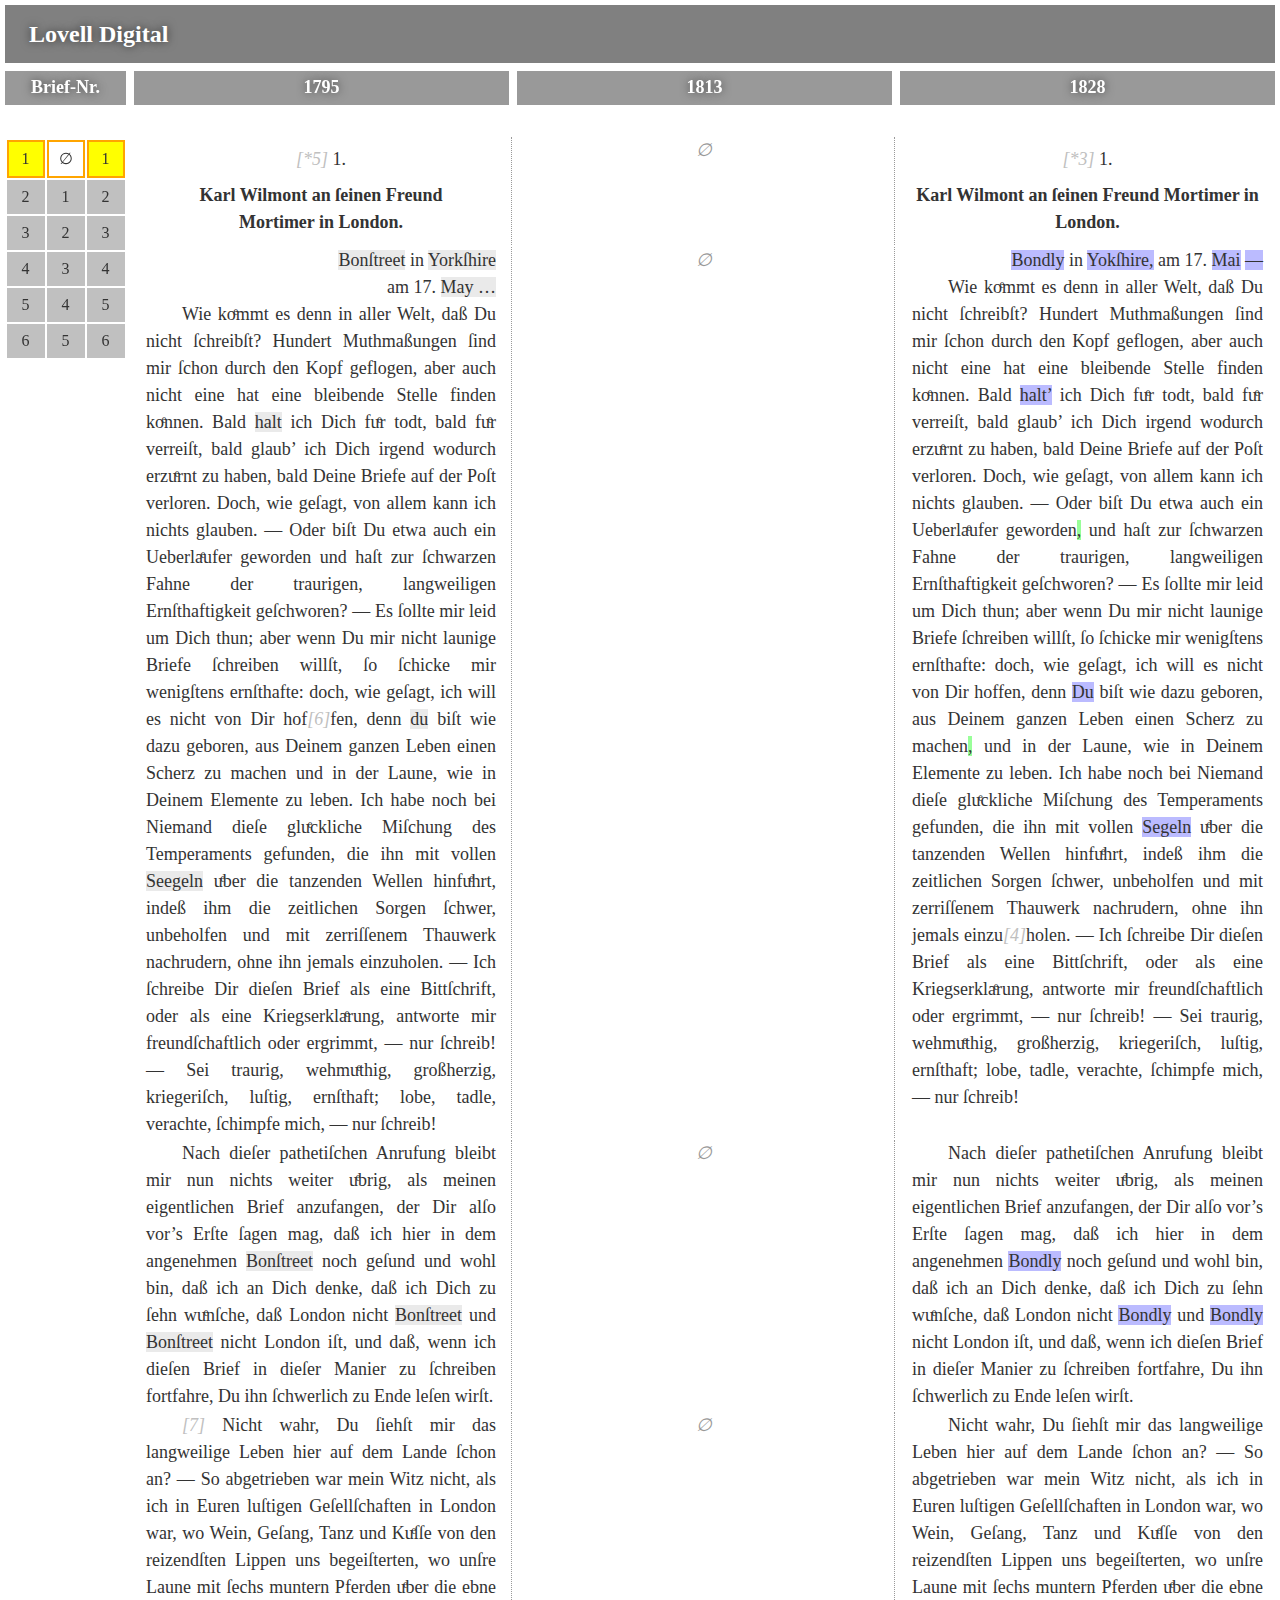
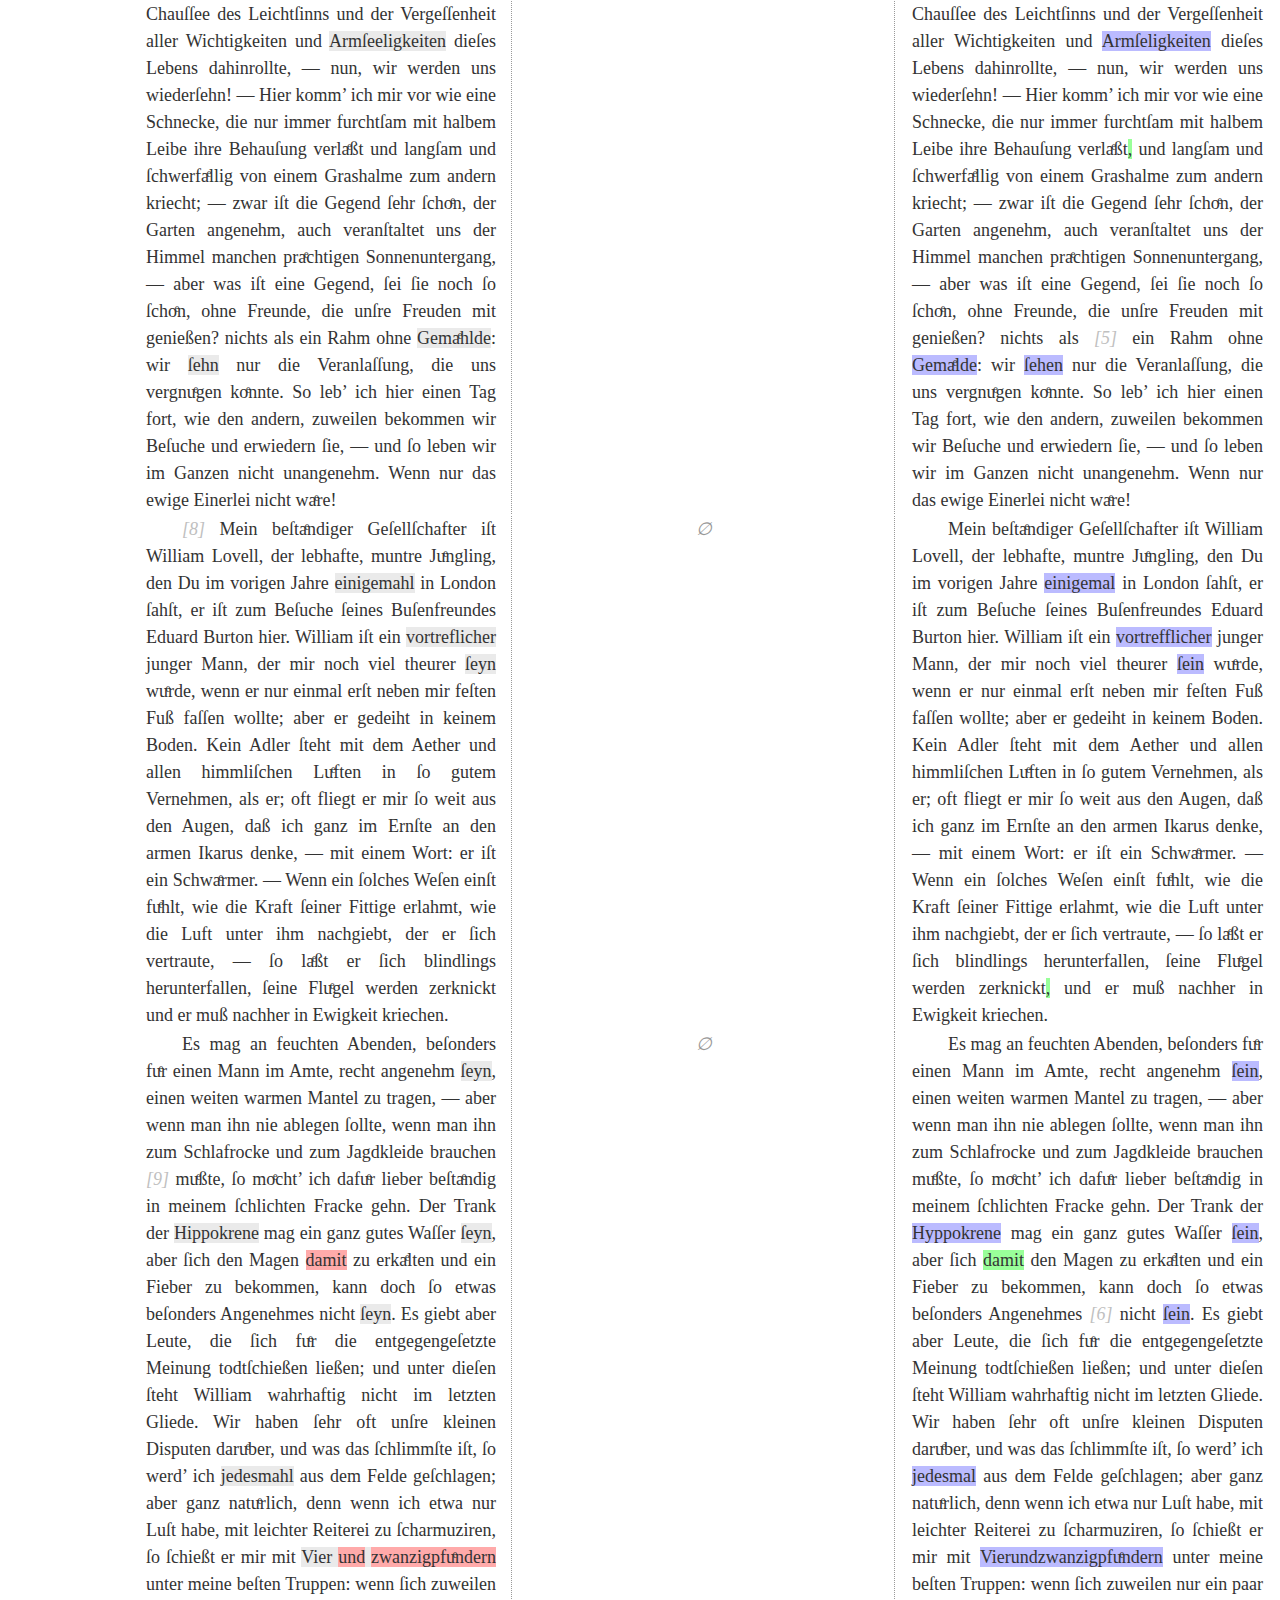
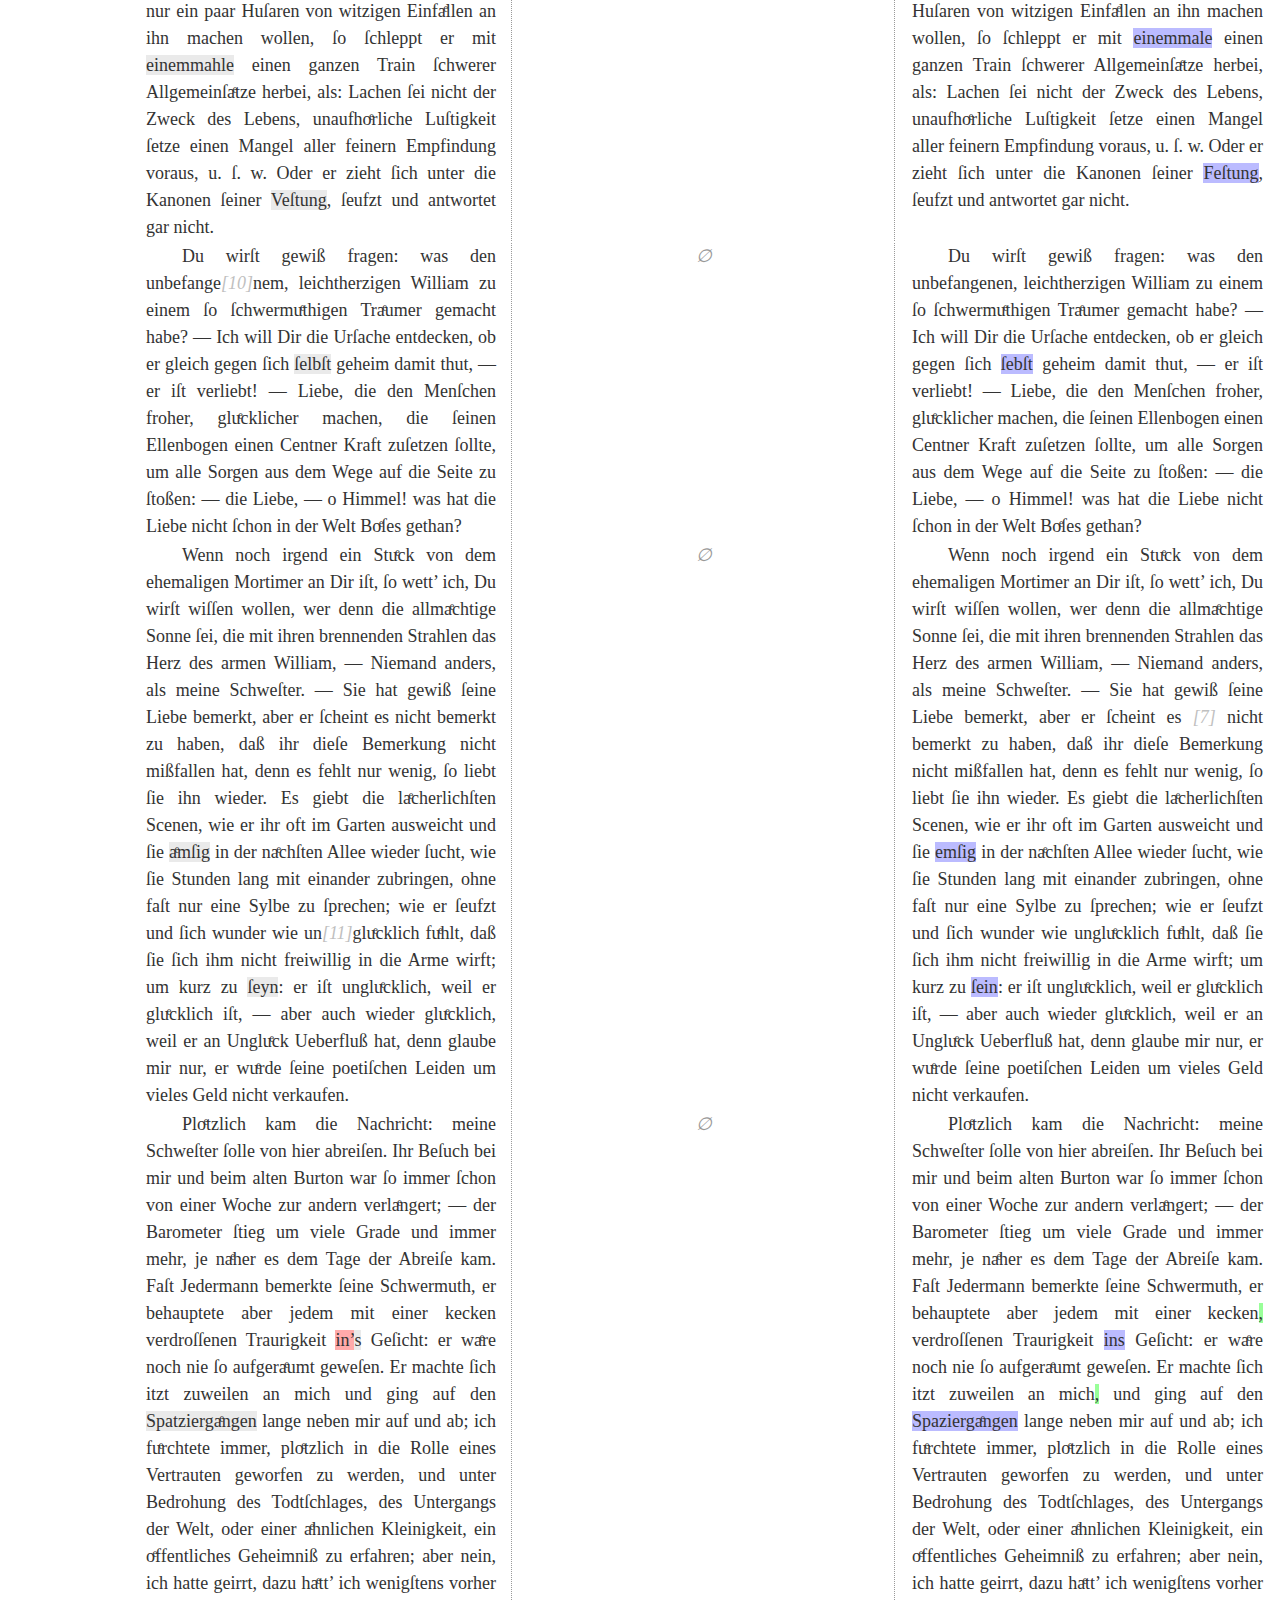
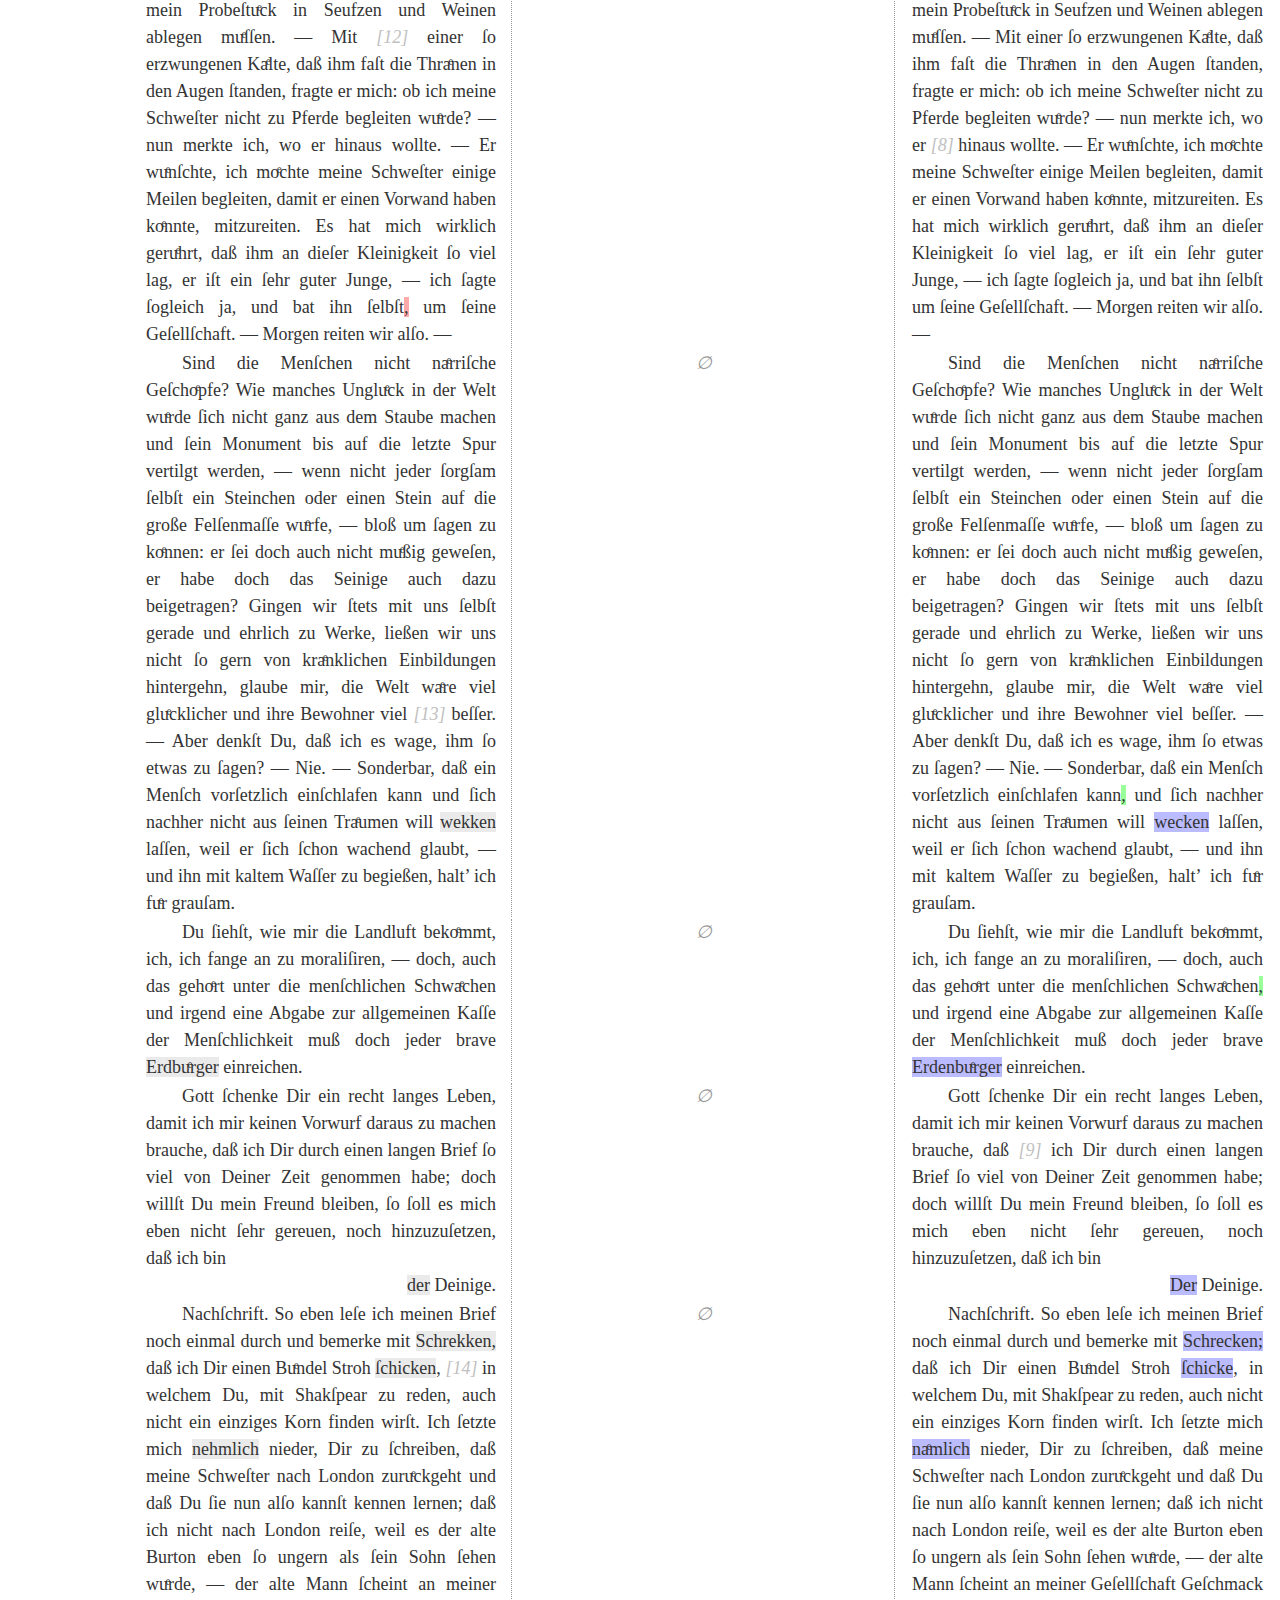
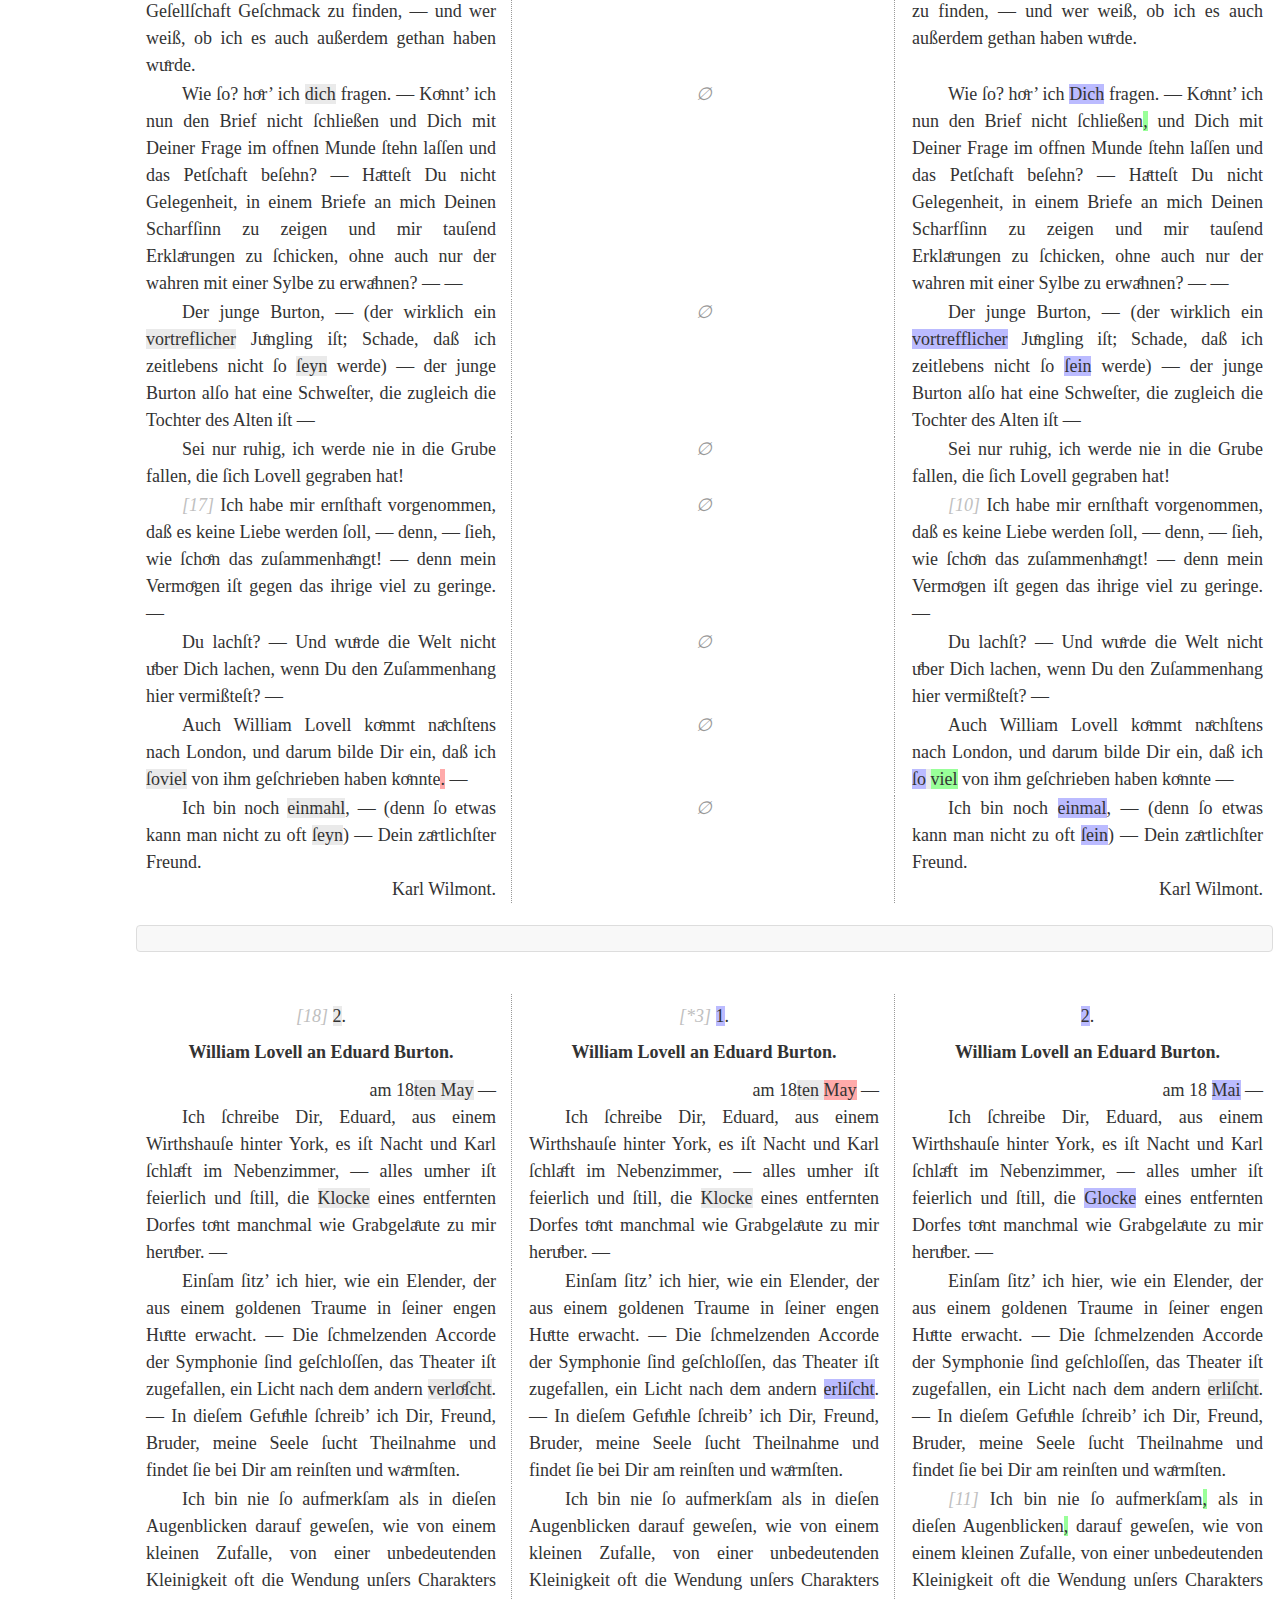
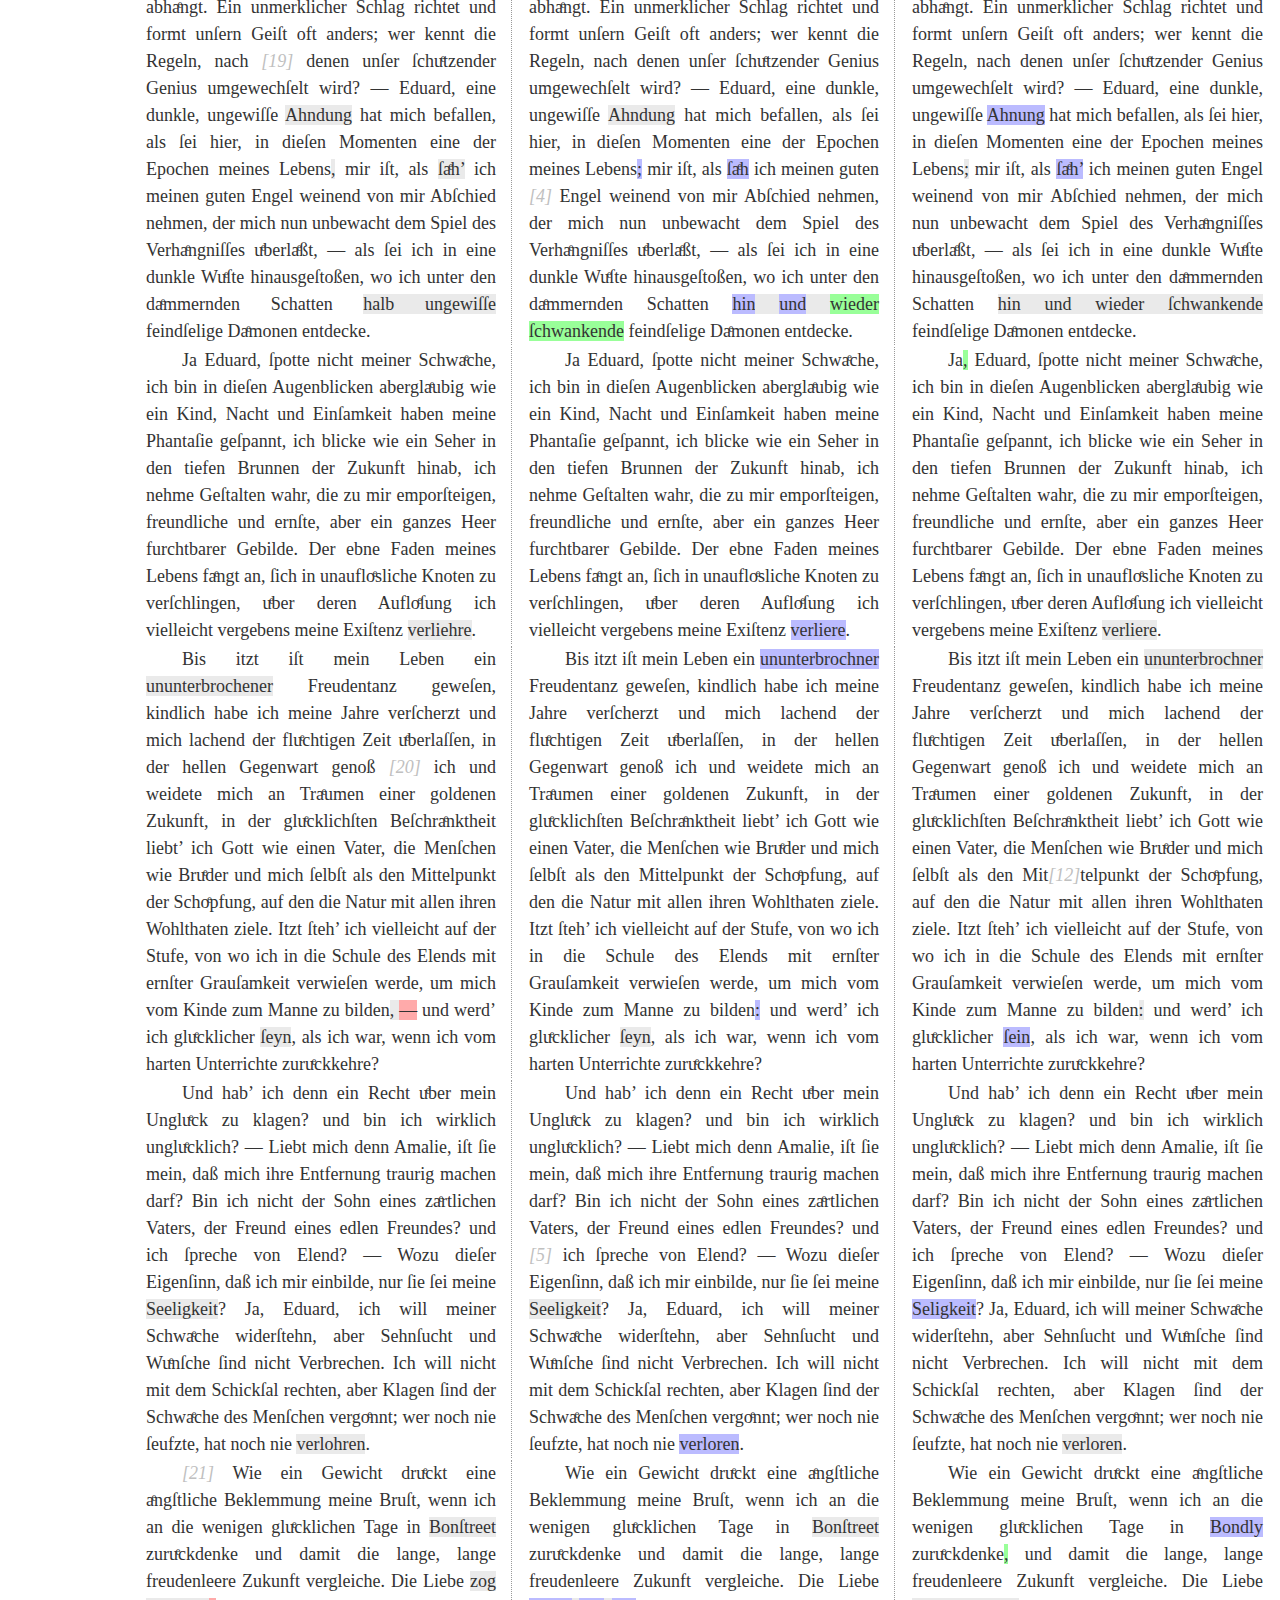
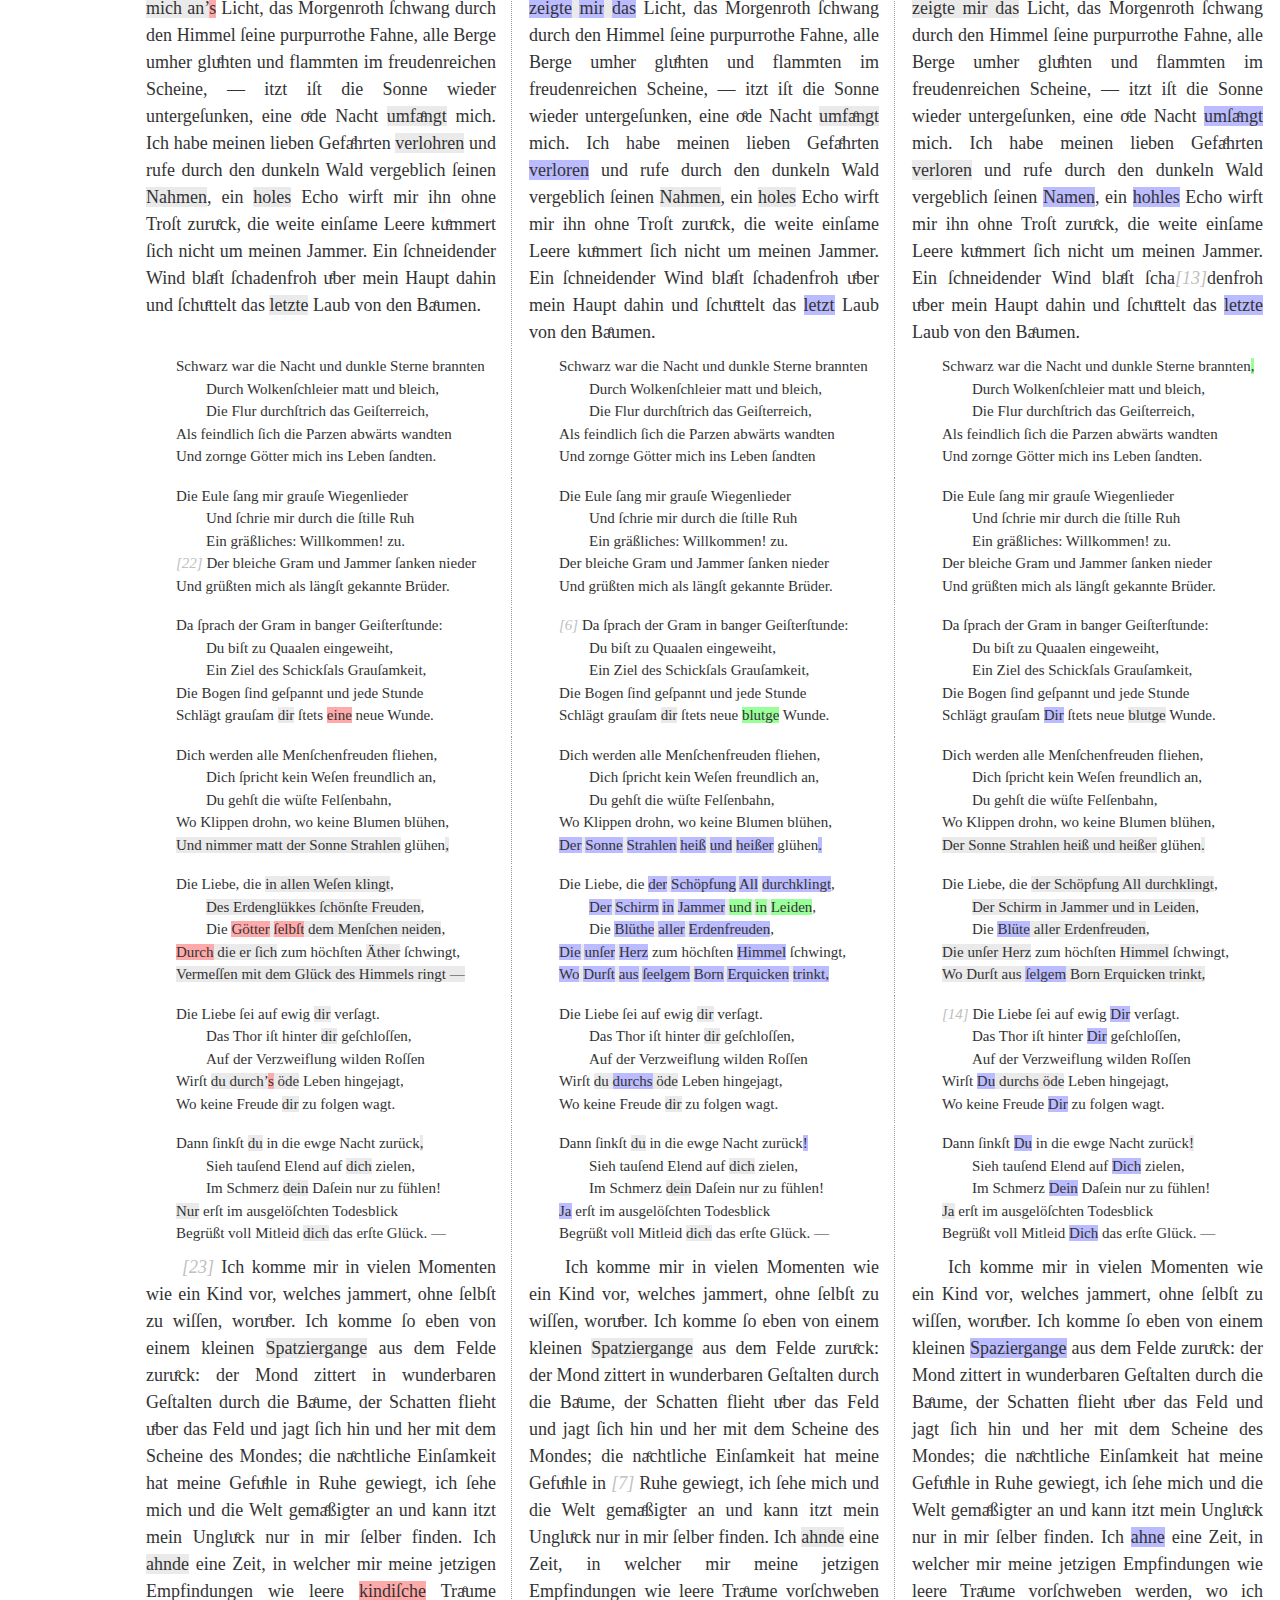
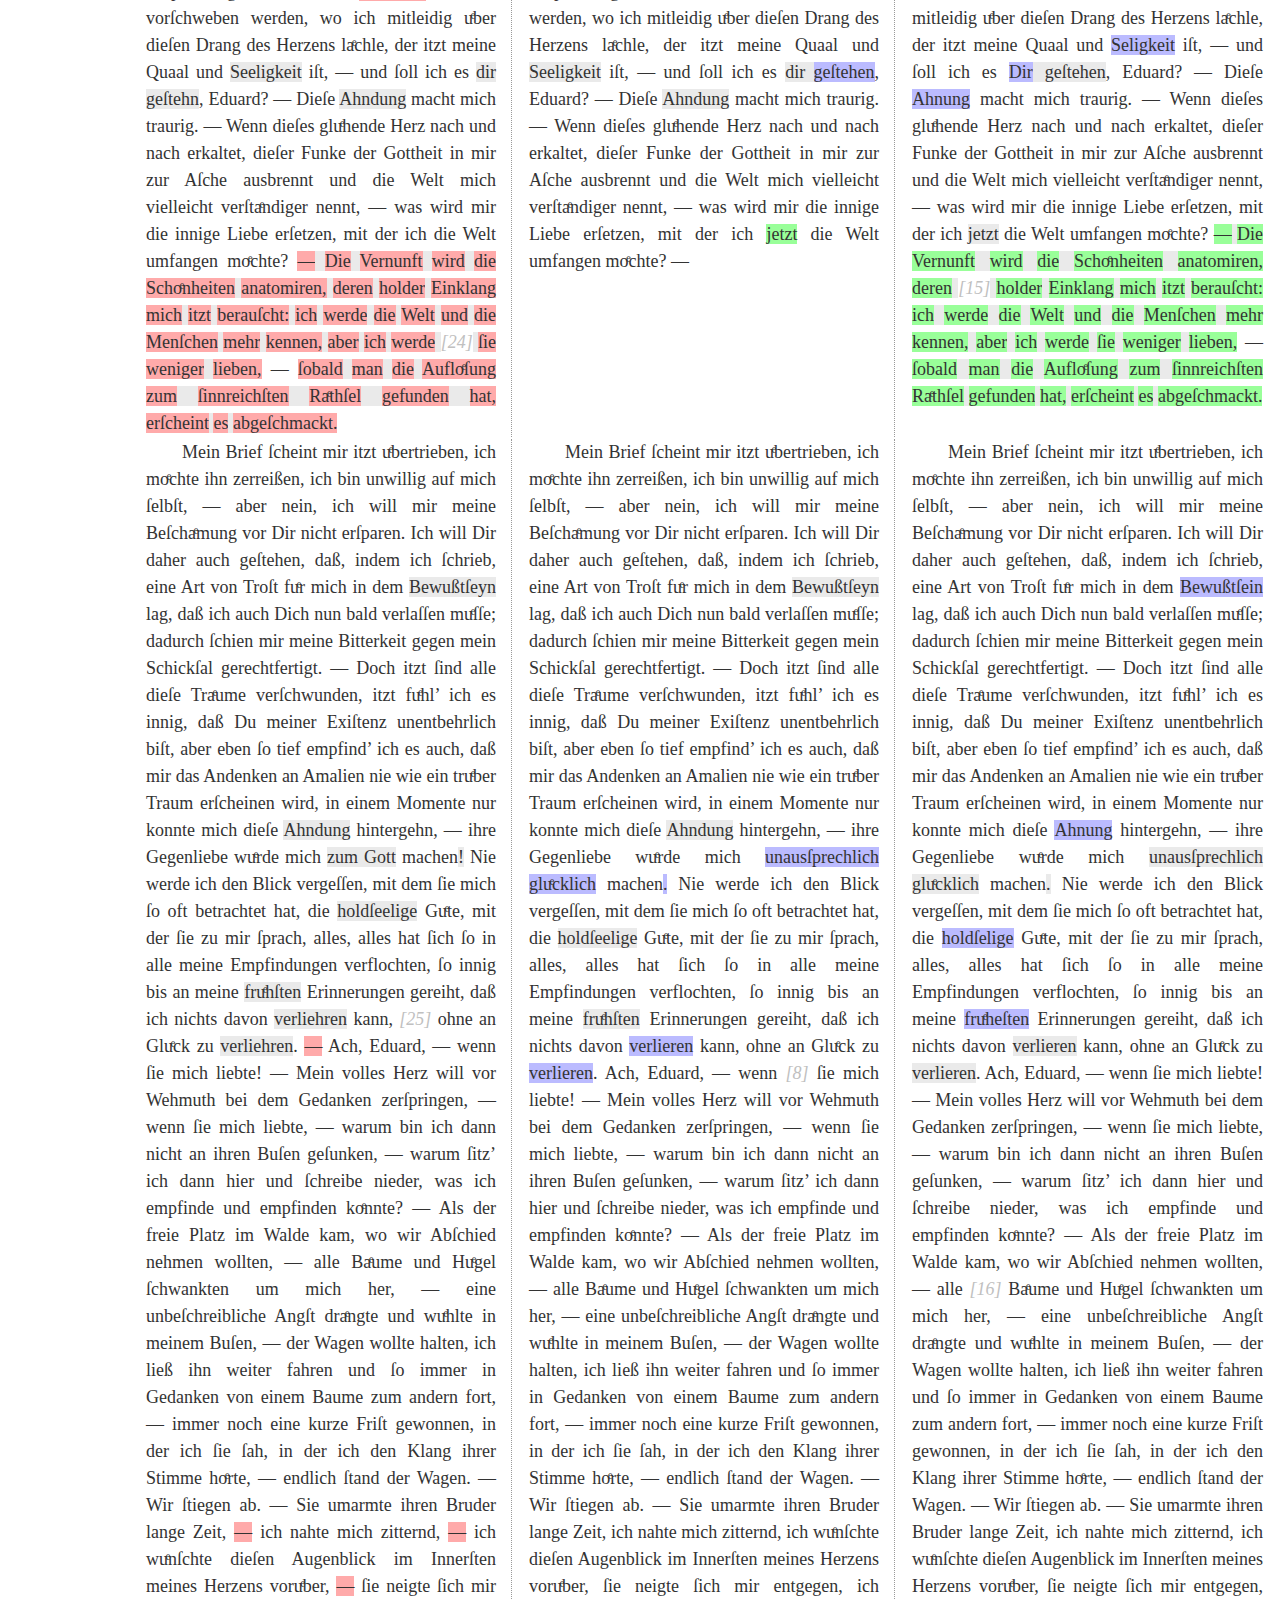
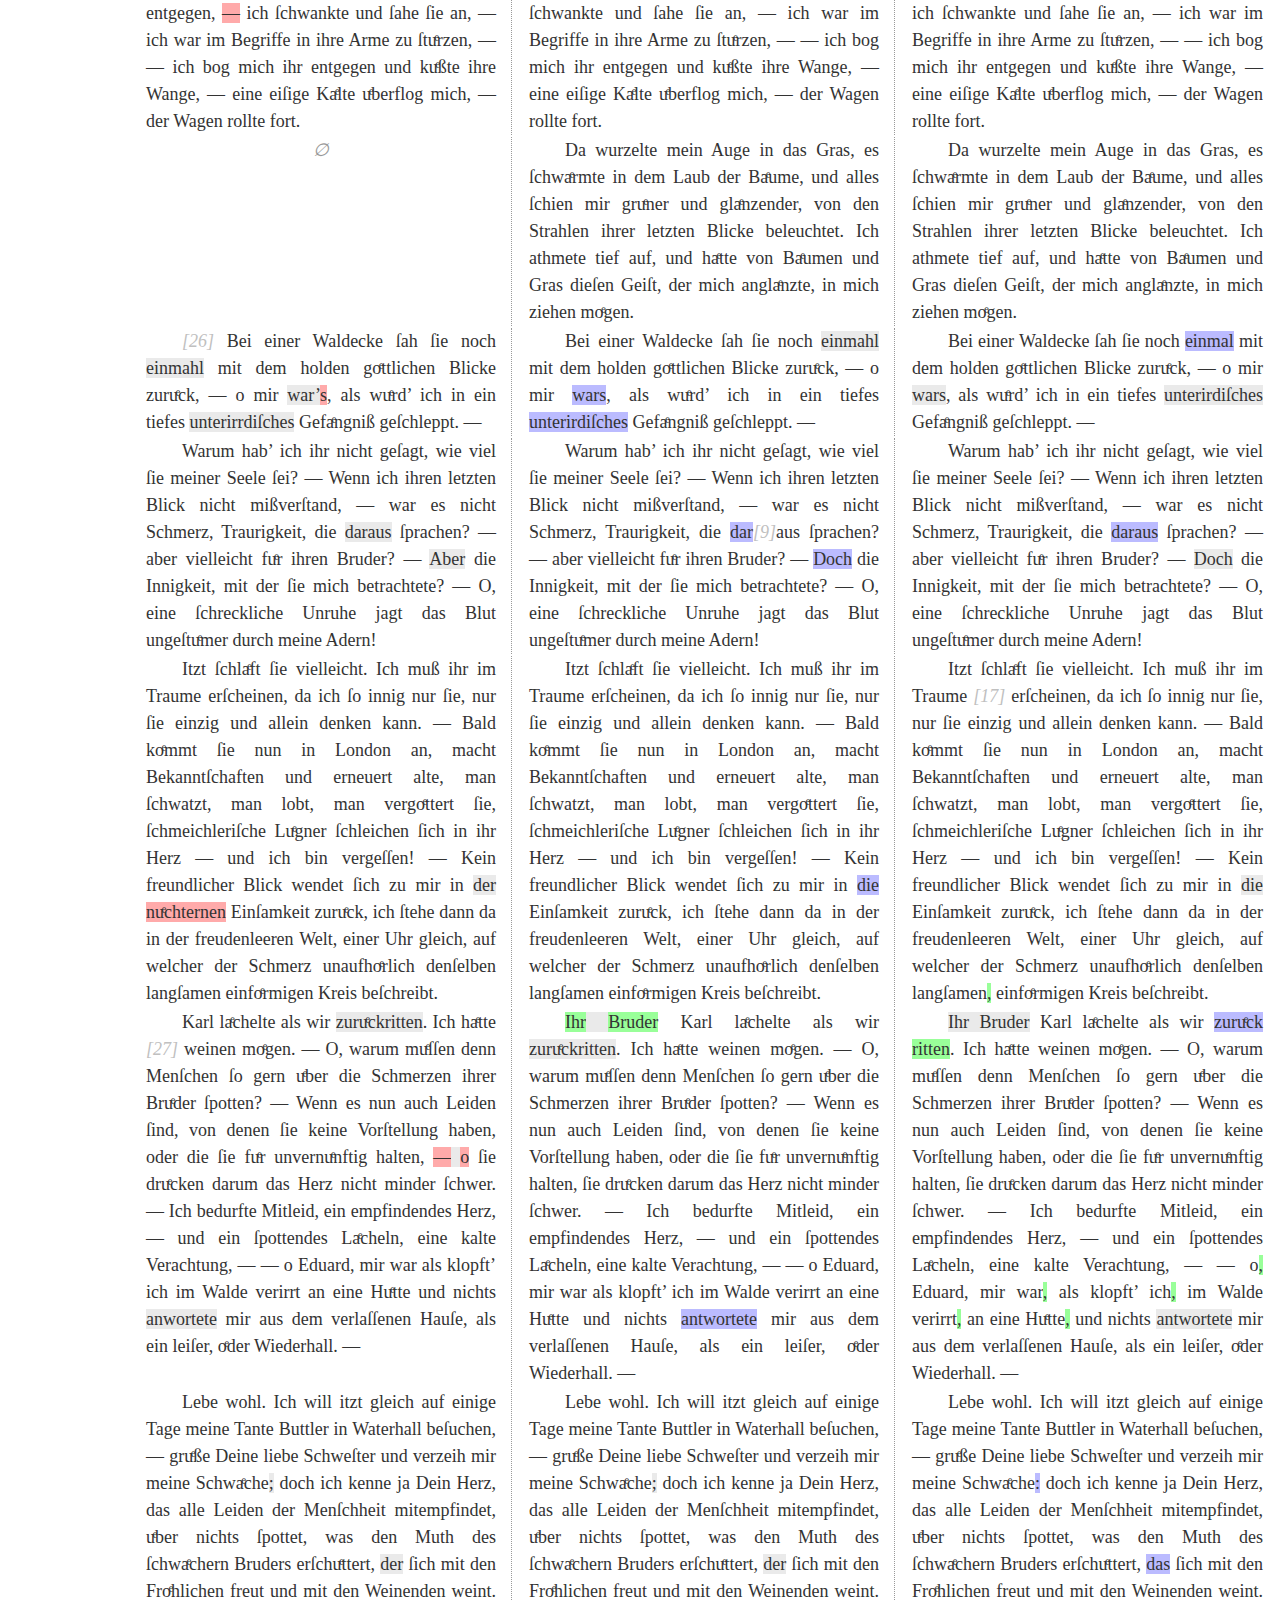
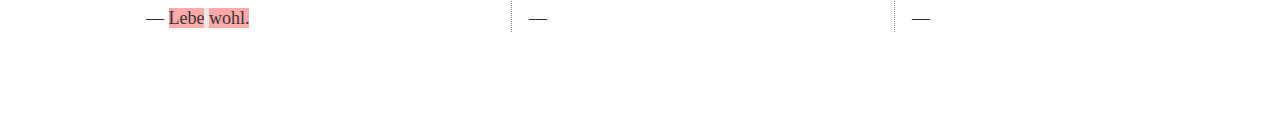
==== commit 9cf14397: "preview updated" ====
--- a/docs/preview/index.html
+++ b/docs/preview/index.html
@@ -13,9 +13,14 @@
   	<div id="macro_level">
       <table id="macro-table-sticky" width="100%">
         <thead>
-          <tr>
+        	<tr>
+        		<th colspan="4" class="header">
+        			Lovell Digital
+        		</th>
+        	</tr>
+        	<tr>
 	      <th class="synopsis-headline" width="10%">
-	          Nr.
+	          Brief-Nr.
 	      </th>
 	      <th class="synopsis-headline" width="30%">
               1795
@@ -29,10 +34,15 @@
           </tr>
         </thead>
       	<tbody class="micro_level">
-          <tr>
-          	<td rowspan="46">
+      		<tr>
+          	<td rowspan="46" class="navigation-vertical">
           		<table>
-          			
+          			<tr class="selected"><td>1</td><td class="vacat">∅</td><td>1</td></tr>
+          			<tr><td>2</td><td>1</td><td>2</td></tr>
+          			<tr><td>3</td><td>2</td><td>3</td></tr>
+          			<tr><td>4</td><td>3</td><td>4</td></tr>
+          			<tr><td>5</td><td>4</td><td>5</td></tr>
+          			<tr><td>6</td><td>5</td><td>6</td></tr>
           		</table>
           	</td>
             <td class="synopsis-segment">
--- a/docs/preview/lib/lera.css
+++ b/docs/preview/lib/lera.css
@@ -1,10 +1,11 @@
-      body{
-        font-family: "Helvetica Neue", Helvetica, Arial, sans-serif;
-        color: #333;
-        line-height: 1.42857143;
-        margin: 10px 0 0;
-        overflow-y: scroll; /* always display vertical scrollbar */
-      }
+body{
+	font-family: "Calisto MT", "Times New Roman", serif;
+	color: #333;
+	line-height: 1.42857143;
+	margin:0;
+	padding:0;
+	overflow-y: scroll; /* always display vertical scrollbar */
+}
 
       #macro_level{
         margin-bottom: 100px;
@@ -13,12 +14,12 @@
 
       .synopsis-headline {
         position: sticky;
-        top: 12px;
+        top:0;
         z-index: 2;
         background: #999999;
         color: white;
         text-align: center;
-        border: solid 1px white;
+        border: solid 3px white;
         font-size: 18px;
         padding: 4px;
         text-shadow: 0 0 10px rgba(0,0,0,0.6);
@@ -140,10 +141,25 @@
         height: 25px;
       }
 
-p { text-indent:2em; margin:0; font-family:"Cambria", "Times New Roman"; }
+div { margin:0; padding:0; }
+
+p { text-indent:2em; margin:0; font-family:"Cambria", "Times New Roman", serif; }
 p.align-right { text-align:right; text-indent:0; }
 p.align-center { text-align:center; text-indent:0; margin:0.5em 0; }
 p.verse { text-indent:0; font-size:smaller; margin:0.5em 0 0.5em 2em; }
 .font-bold { font-weight:bold; }
 
-span.page-break { font-style:italic; color:silver; }+span.page-break { font-style:italic; color:silver; }
+
+td.navigation-vertical table { margin:0 auto; border-collapse:separate; position: sticky; top:4em; }
+td.navigation-vertical table td { background-color:silver; border:2px solid inherit; width:2em; height:2em; vertical-align:middle; text-align:center; }
+td.navigation-vertical table td.vacat { background-color:white !important; width:2em; height:2em; }
+td.navigation-vertical table tr.selected td {border:2px solid orange; background-color:yellow; }
+td.navigation-vertical { vertical-align:top; }
+
+th.header { text-align:left; font-size:x-large; background-color:gray;
+        color: white;
+        border: solid 3px white;
+        padding: 0.5em 1em;
+        text-shadow: 0 0 10px rgba(0,0,0,0.6);
+}
